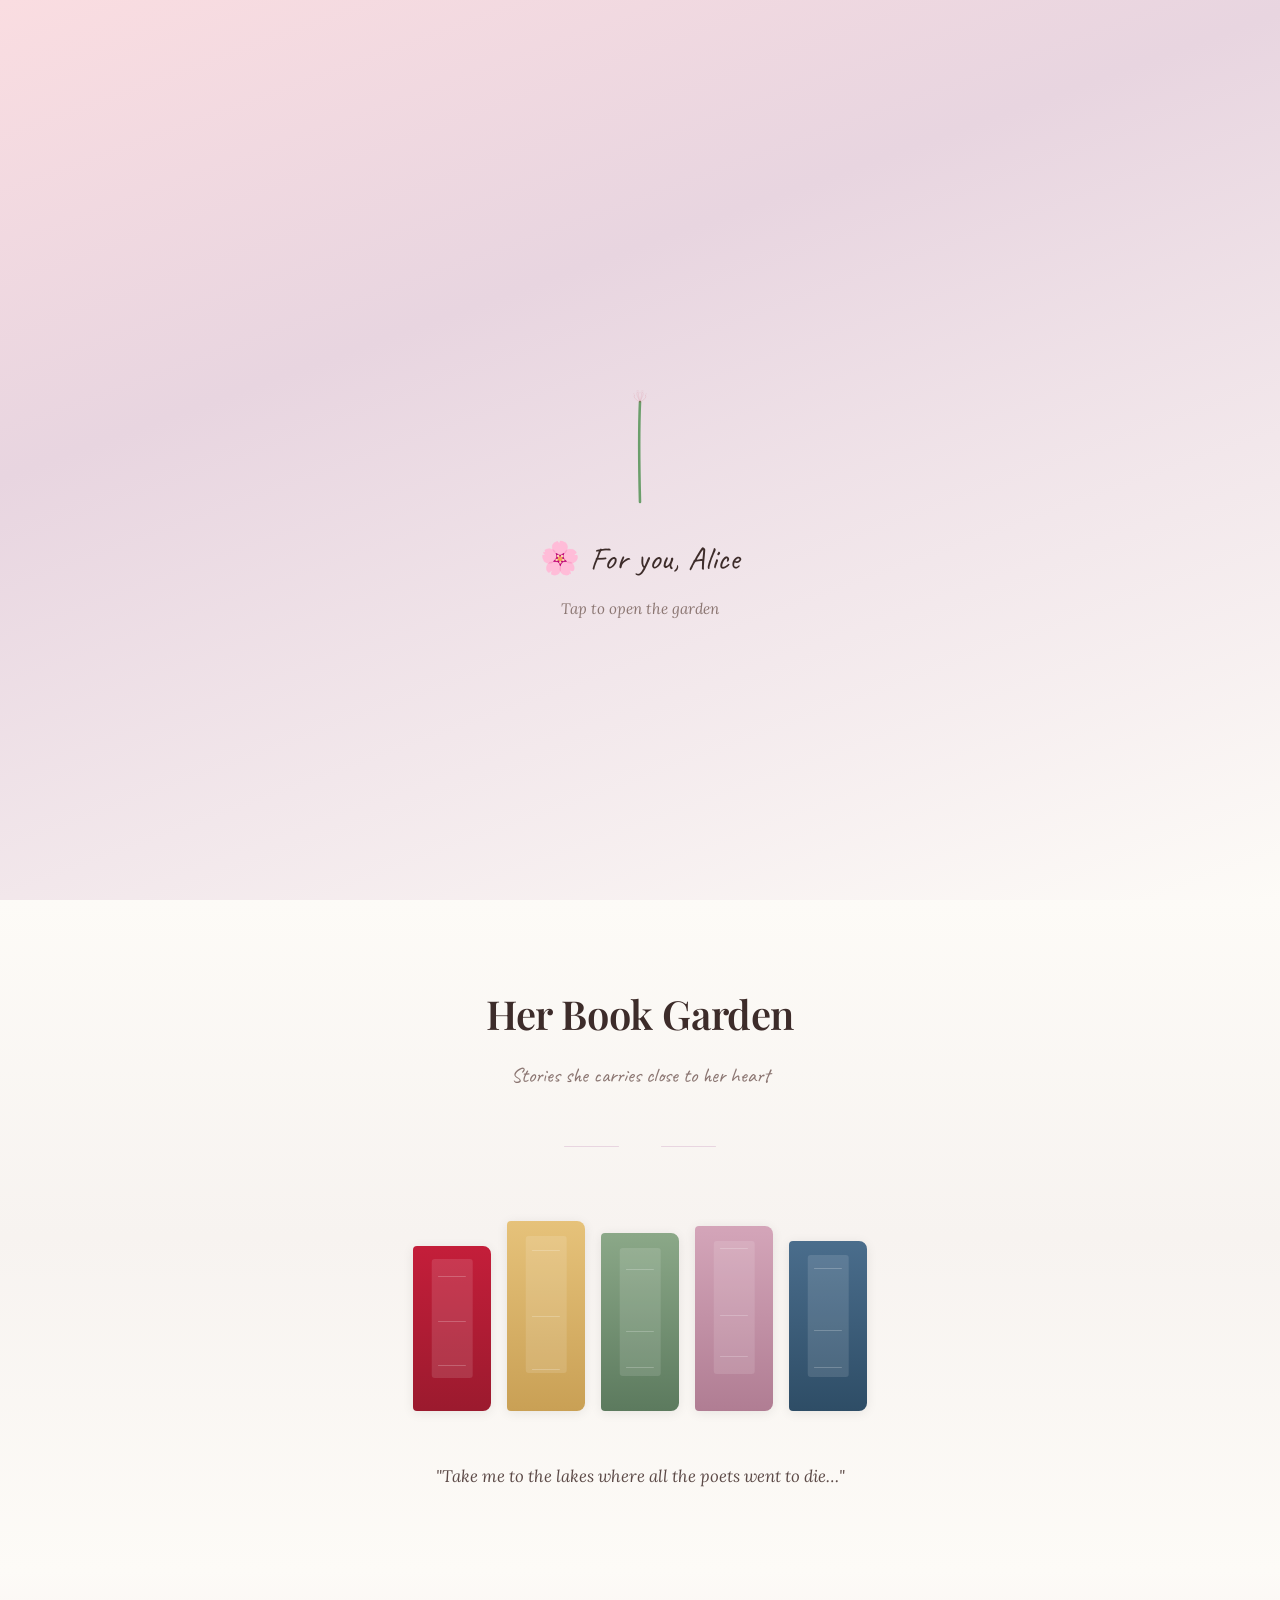
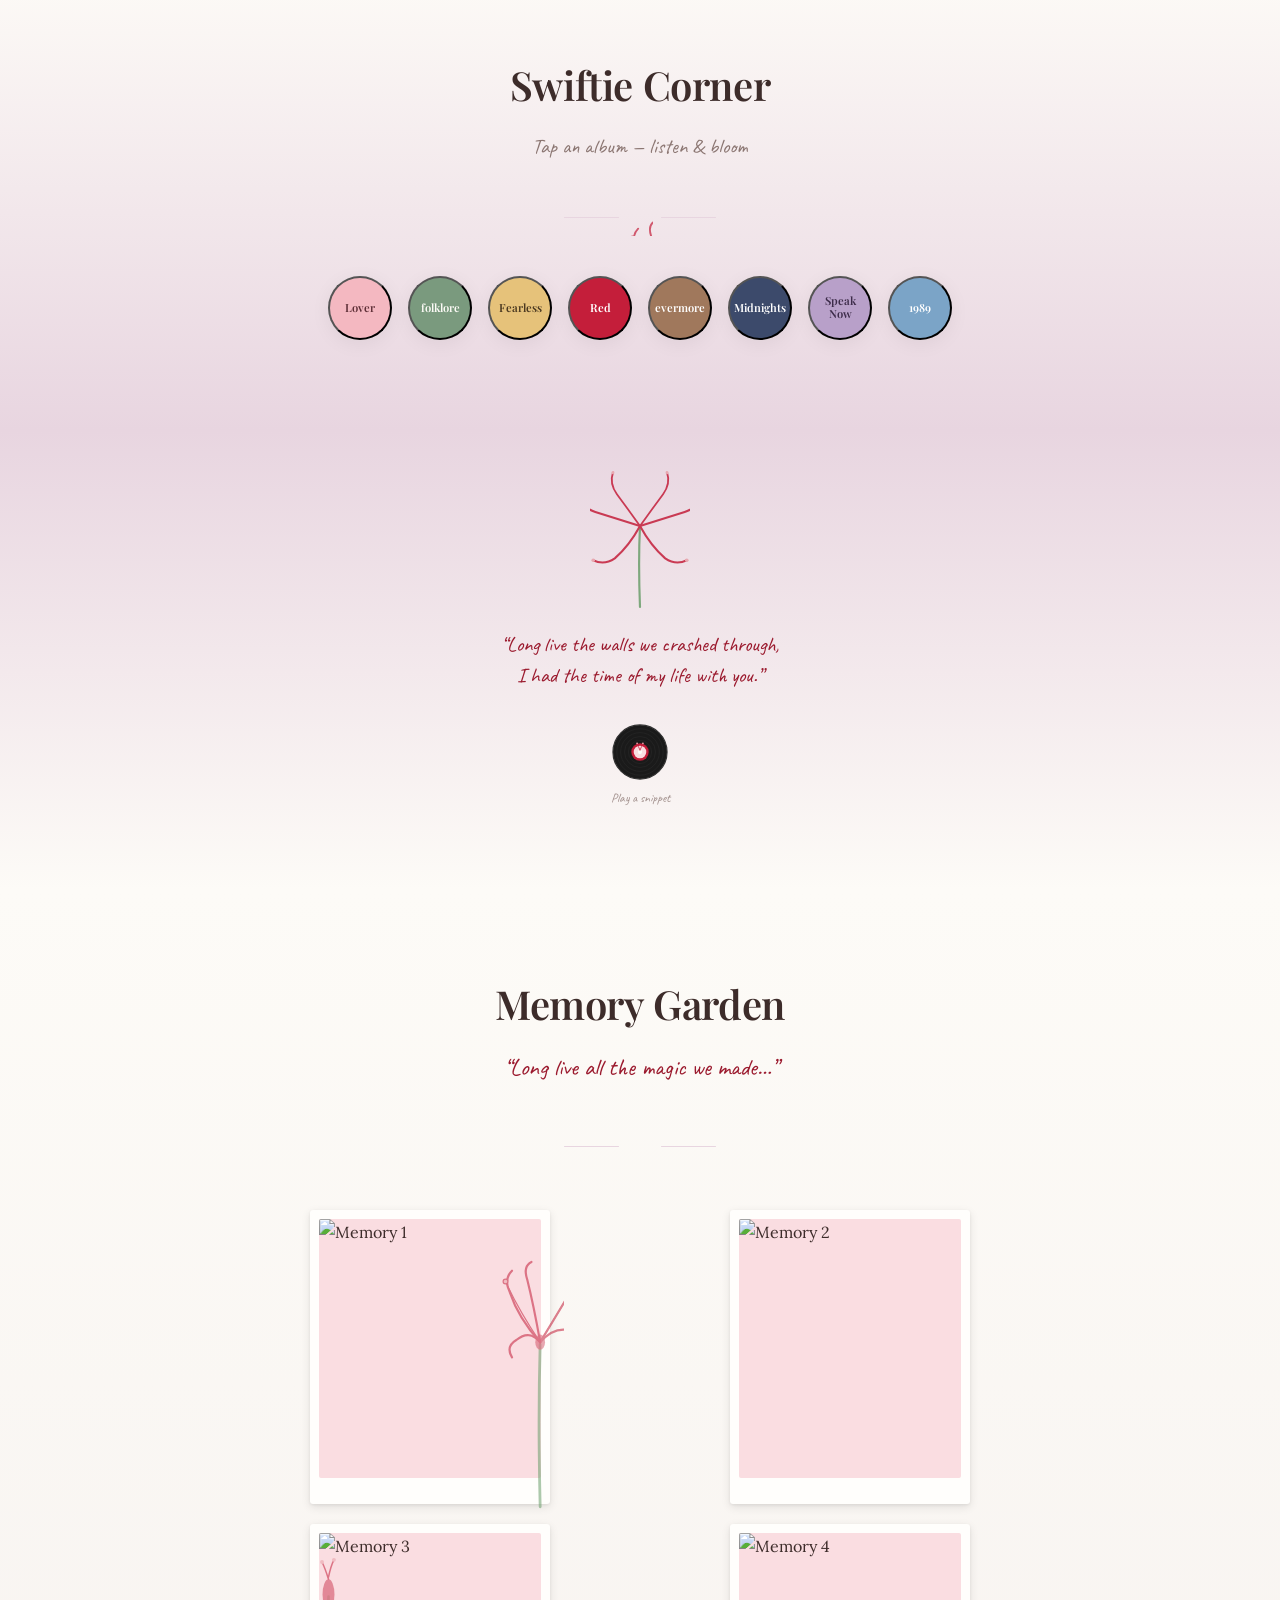
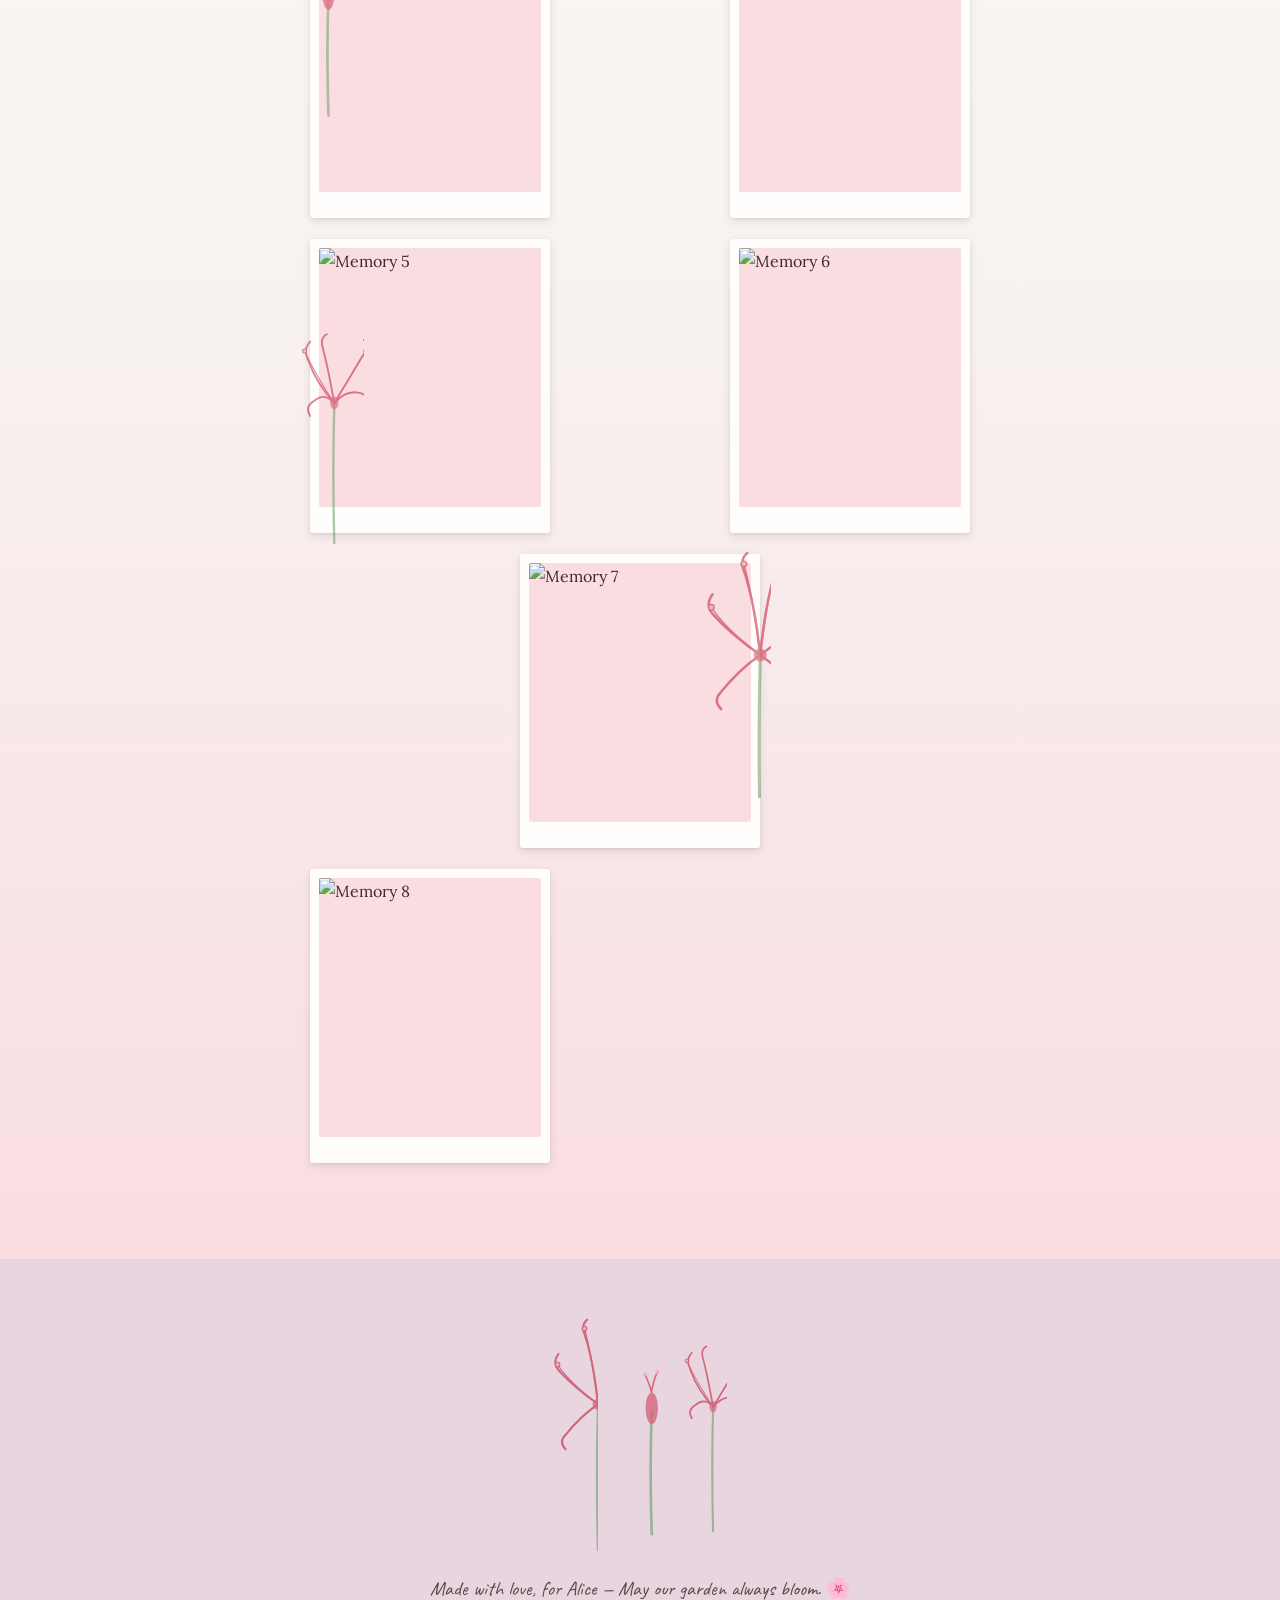
==== index.html @ 01e0b8af "checkpoint" ====
<!DOCTYPE html>
<html lang="en">
<head>
    <meta charset="UTF-8">
    <meta name="viewport" content="width=device-width, initial-scale=1.0">
    <title>Dear Reader's Garden</title>

    <!-- Google Fonts -->
    <link rel="preconnect" href="https://fonts.googleapis.com">
    <link rel="preconnect" href="https://fonts.gstatic.com" crossorigin>
    <link
        href="https://fonts.googleapis.com/css2?family=Caveat:wght@400;600;700&family=Lora:ital,wght@0,400;0,500;0,600;1,400;1,500&family=Playfair+Display:ital,wght@0,400;0,500;0,600;0,700;1,400;1,500;1,600&display=swap"
        rel="stylesheet"
    >

    <!-- Stylesheet -->
    <link rel="stylesheet" href="styles.css">
</head>
<body>

    <!-- ==================== HIDDEN SVG DEFS ==================== -->
    <svg class="svg-defs" xmlns="http://www.w3.org/2000/svg" aria-hidden="true">
        <defs>
            <!-- Full spider lily -->
            <g id="spider-lily-full">
                <path d="M50 270 Q48 190 50 110" stroke="#6B9E6B" stroke-width="2.8" fill="none" stroke-linecap="round"/>
                <circle cx="50" cy="108" r="6" fill="#C41E3A" opacity="0.75"/>
                <g stroke="#C41E3A" stroke-width="2.3" fill="none" stroke-linecap="round">
                    <path d="M50 108 Q45 60 35 30 Q31 20 38 14"/>
                    <path d="M50 108 Q55 58 65 28 Q69 18 62 12"/>
                    <path d="M50 108 Q22 88 6 70 Q-1 62 6 52"/>
                    <path d="M50 108 Q78 88 94 70 Q101 62 94 52"/>
                    <path d="M50 108 Q30 122 14 142 Q6 150 14 158"/>
                    <path d="M50 108 Q70 122 86 142 Q94 150 86 158"/>
                </g>
                <g stroke="#C41E3A" stroke-width="1.3" fill="none" stroke-linecap="round">
                    <path d="M50 108 Q42 48 35 24"/>
                    <circle cx="35" cy="24" r="2.6" fill="#E8A0A8"/>
                    <path d="M50 108 Q58 48 65 24"/>
                    <circle cx="65" cy="24" r="2.6" fill="#E8A0A8"/>
                    <path d="M50 108 Q18 84 5 64"/>
                    <circle cx="5" cy="64" r="2.6" fill="#E8A0A8"/>
                    <path d="M50 108 Q82 84 95 64"/>
                    <circle cx="95" cy="64" r="2.6" fill="#E8A0A8"/>
                </g>
            </g>
            <!-- Bud -->
            <g id="spider-lily-bud">
                <path d="M30 190 Q28 130 30 80" stroke="#6B9E6B" stroke-width="2.4" fill="none" stroke-linecap="round"/>
                <ellipse cx="30" cy="78" rx="5.5" ry="14" fill="#C41E3A" opacity="0.8"/>
                <path d="M30 62 Q32 52 35 46" stroke="#C41E3A" stroke-width="1.4" fill="none" stroke-linecap="round"/>
                <path d="M30 64 Q27 54 24 48" stroke="#C41E3A" stroke-width="1.4" fill="none" stroke-linecap="round"/>
                <circle cx="35" cy="46" r="1.8" fill="#E8A0A8"/>
                <circle cx="24" cy="48" r="1.8" fill="#E8A0A8"/>
            </g>
            <!-- Side view -->
            <g id="spider-lily-side">
                <path d="M38 250 Q36 170 38 100" stroke="#6B9E6B" stroke-width="2.6" fill="none" stroke-linecap="round"/>
                <ellipse cx="38" cy="98" rx="4.5" ry="7" fill="#C41E3A" opacity="0.7"/>
                <g stroke="#C41E3A" stroke-width="2" fill="none" stroke-linecap="round">
                    <path d="M38 98 Q18 76 10 52 Q4 40 12 32"/>
                    <path d="M38 98 Q54 72 68 48 Q76 38 70 30"/>
                    <path d="M38 98 Q32 64 26 40 Q22 28 30 24"/>
                    <path d="M38 98 Q28 86 16 96 Q6 102 12 112"/>
                    <path d="M38 98 Q52 82 68 88 Q78 92 74 104"/>
                </g>
                <g stroke="#C41E3A" stroke-width="1.1" fill="none" stroke-linecap="round">
                    <path d="M38 98 Q18 68 6 42"/>
                    <circle cx="6" cy="42" r="2.2" fill="#E8A0A8"/>
                    <path d="M38 98 Q56 68 72 42"/>
                    <circle cx="72" cy="42" r="2.2" fill="#E8A0A8"/>
                </g>
            </g>
            <!-- Single petal for falling -->
            <g id="spider-lily-petal">
                <path d="M14 0 Q18 -12 14 -26 Q10 -36 14 -42 Q18 -36 14 -26 Q10 -12 14 0Z" fill="#C41E3A" opacity="0.85" stroke="#9B1A2E" stroke-width="0.7"/>
                <path d="M14 -42 Q12 -52 13 -56" stroke="#C41E3A" stroke-width="0.9" fill="none" stroke-linecap="round"/>
                <circle cx="13" cy="-56" r="1.4" fill="#E8A0A8"/>
            </g>
            <!-- Sparkle -->
            <g id="sparkle">
                <path d="M10 0 Q11 8 18 10 Q11 12 10 20 Q9 12 2 10 Q9 8 10 0Z" fill="#E6C27A" opacity="0.8"/>
            </g>
        </defs>
    </svg>

    <!-- ==================== GARDEN GATE OVERLAY ==================== -->
    <div class="gate-overlay" id="gateOverlay" aria-label="Garden gate - tap to open">
        <div class="gate-overlay__content">
            <div class="gate-overlay__lily">
                <svg viewBox="0 0 200 300" xmlns="http://www.w3.org/2000/svg" class="gate-lily-svg">
                    <path d="M100 280 Q98 200 100 155" stroke="#6B9E6B" stroke-width="3.2" fill="none" stroke-linecap="round"/>
                    <g class="gate-petal" style="--petal-rotate:-55deg;">
                        <path d="M100 155 Q85 118 70 85 Q62 68 72 55" stroke="#C41E3A" stroke-width="2.6" fill="none" stroke-linecap="round"/>
                        <path d="M72 55 Q68 42 70 35" stroke="#C41E3A" stroke-width="1.1" fill="none" stroke-linecap="round"/>
                        <circle cx="70" cy="35" r="2.4" fill="#E8A0A8"/>
                    </g>
                    <g class="gate-petal" style="--petal-rotate:55deg;">
                        <path d="M100 155 Q115 118 130 85 Q138 68 128 55" stroke="#C41E3A" stroke-width="2.6" fill="none" stroke-linecap="round"/>
                        <path d="M128 55 Q132 42 130 35" stroke="#C41E3A" stroke-width="1.1" fill="none" stroke-linecap="round"/>
                        <circle cx="130" cy="35" r="2.4" fill="#E8A0A8"/>
                    </g>
                    <g class="gate-petal" style="--petal-rotate:-105deg;">
                        <path d="M100 155 Q68 140 45 115 Q35 100 42 85" stroke="#C41E3A" stroke-width="2.6" fill="none" stroke-linecap="round"/>
                        <path d="M42 85 Q38 72 35 66" stroke="#C41E3A" stroke-width="1.1" fill="none" stroke-linecap="round"/>
                        <circle cx="35" cy="66" r="2.4" fill="#E8A0A8"/>
                    </g>
                    <g class="gate-petal" style="--petal-rotate:105deg;">
                        <path d="M100 155 Q132 140 155 115 Q165 100 158 85" stroke="#C41E3A" stroke-width="2.6" fill="none" stroke-linecap="round"/>
                        <path d="M158 85 Q162 72 165 66" stroke="#C41E3A" stroke-width="1.1" fill="none" stroke-linecap="round"/>
                        <circle cx="165" cy="66" r="2.4" fill="#E8A0A8"/>
                    </g>
                    <g class="gate-petal" style="--petal-rotate:-25deg;">
                        <path d="M100 155 Q92 120 85 90 Q80 72 88 58" stroke="#C41E3A" stroke-width="2.3" fill="none" stroke-linecap="round"/>
                        <path d="M88 58 Q86 46 84 38" stroke="#C41E3A" stroke-width="0.9" fill="none" stroke-linecap="round"/>
                        <circle cx="84" cy="38" r="1.9" fill="#E8A0A8"/>
                    </g>
                    <g class="gate-petal" style="--petal-rotate:25deg;">
                        <path d="M100 155 Q108 120 115 90 Q120 72 112 58" stroke="#C41E3A" stroke-width="2.3" fill="none" stroke-linecap="round"/>
                        <path d="M112 58 Q114 46 116 38" stroke="#C41E3A" stroke-width="0.9" fill="none" stroke-linecap="round"/>
                        <circle cx="116" cy="38" r="1.9" fill="#E8A0A8"/>
                    </g>
                </svg>
            </div>
            <p class="gate-overlay__text" id="gateText">🌸 For you, Alice</p>
            <p class="gate-overlay__hint">Tap to open the garden</p>
        </div>
    </div>

    <!-- ==================== HERO SECTION ==================== -->
    <section class="hero" id="hero">
        <div class="hero__petal-container" id="petalContainer" aria-hidden="true"></div>

        <div class="sparkle" style="top:10%;left:7%;animation-delay:0s;"><svg width="16" height="16"><use href="#sparkle"/></svg></div>
        <div class="sparkle" style="top:16%;right:9%;animation-delay:1.1s;"><svg width="13" height="13"><use href="#sparkle"/></svg></div>
        <div class="sparkle" style="top:52%;left:12%;animation-delay:1.9s;"><svg width="15" height="15"><use href="#sparkle"/></svg></div>
        <div class="sparkle" style="top:58%;right:10%;animation-delay:0.6s;"><svg width="11" height="11"><use href="#sparkle"/></svg></div>
        <div class="sparkle" style="top:35%;left:4%;animation-delay:2.4s;"><svg width="12" height="12"><use href="#sparkle"/></svg></div>

        <div class="hero__lily hero__lily--left" id="heroLilyLeft" aria-hidden="true">
            <svg viewBox="0 0 120 260" xmlns="http://www.w3.org/2000/svg" style="width:100%;height:100%;">
                <path d="M60 250 Q58 180 60 130" stroke="#6B9E6B" stroke-width="2.5" fill="none" stroke-linecap="round"/>
                <g class="hero-lily-petal" style="--hl-origin-x:60px;--hl-origin-y:130px;--hl-rotate:-50deg;">
                    <path d="M60 130 Q48 100 36 74 Q30 58 40 46" stroke="#C41E3A" stroke-width="2.4" fill="none" stroke-linecap="round"/>
                    <path d="M40 46 Q36 34 38 28" stroke="#C41E3A" stroke-width="1" fill="none" stroke-linecap="round"/>
                    <circle cx="38" cy="28" r="2.2" fill="#E8A0A8"/>
                </g>
                <g class="hero-lily-petal" style="--hl-origin-x:60px;--hl-origin-y:130px;--hl-rotate:50deg;">
                    <path d="M60 130 Q72 100 84 74 Q90 58 80 46" stroke="#C41E3A" stroke-width="2.4" fill="none" stroke-linecap="round"/>
                    <path d="M80 46 Q84 34 82 28" stroke="#C41E3A" stroke-width="1" fill="none" stroke-linecap="round"/>
                    <circle cx="82" cy="28" r="2.2" fill="#E8A0A8"/>
                </g>
                <g class="hero-lily-petal" style="--hl-origin-x:60px;--hl-origin-y:130px;--hl-rotate:-95deg;">
                    <path d="M60 130 Q38 118 22 98 Q14 84 20 70" stroke="#C41E3A" stroke-width="2.4" fill="none" stroke-linecap="round"/>
                    <path d="M20 70 Q16 58 14 52" stroke="#C41E3A" stroke-width="1" fill="none" stroke-linecap="round"/>
                    <circle cx="14" cy="52" r="2.2" fill="#E8A0A8"/>
                </g>
                <g class="hero-lily-petal" style="--hl-origin-x:60px;--hl-origin-y:130px;--hl-rotate:95deg;">
                    <path d="M60 130 Q82 118 98 98 Q106 84 100 70" stroke="#C41E3A" stroke-width="2.4" fill="none" stroke-linecap="round"/>
                    <path d="M100 70 Q104 58 106 52" stroke="#C41E3A" stroke-width="1" fill="none" stroke-linecap="round"/>
                    <circle cx="106" cy="52" r="2.2" fill="#E8A0A8"/>
                </g>
                <g class="hero-lily-petal" style="--hl-origin-x:60px;--hl-origin-y:130px;--hl-rotate:-22deg;">
                    <path d="M60 130 Q54 104 48 80 Q44 64 52 52" stroke="#C41E3A" stroke-width="2.1" fill="none" stroke-linecap="round"/>
                    <circle cx="52" cy="52" r="1.8" fill="#E8A0A8"/>
                </g>
                <g class="hero-lily-petal" style="--hl-origin-x:60px;--hl-origin-y:130px;--hl-rotate:22deg;">
                    <path d="M60 130 Q66 104 72 80 Q76 64 68 52" stroke="#C41E3A" stroke-width="2.1" fill="none" stroke-linecap="round"/>
                    <circle cx="68" cy="52" r="1.8" fill="#E8A0A8"/>
                </g>
            </svg>
        </div>
        <div class="hero__lily hero__lily--right" id="heroLilyRight" aria-hidden="true">
            <svg viewBox="0 0 100 220" xmlns="http://www.w3.org/2000/svg" style="width:100%;height:100%;">
                <path d="M50 210 Q48 150 50 110" stroke="#6B9E6B" stroke-width="2.3" fill="none" stroke-linecap="round"/>
                <g class="hero-lily-petal" style="--hl-origin-x:50px;--hl-origin-y:110px;--hl-rotate:-45deg;">
                    <path d="M50 110 Q40 84 30 60 Q24 46 34 36" stroke="#C41E3A" stroke-width="2.2" fill="none" stroke-linecap="round"/>
                    <circle cx="34" cy="36" r="2" fill="#E8A0A8"/>
                </g>
                <g class="hero-lily-petal" style="--hl-origin-x:50px;--hl-origin-y:110px;--hl-rotate:45deg;">
                    <path d="M50 110 Q60 84 70 60 Q76 46 66 36" stroke="#C41E3A" stroke-width="2.2" fill="none" stroke-linecap="round"/>
                    <circle cx="66" cy="36" r="2" fill="#E8A0A8"/>
                </g>
                <g class="hero-lily-petal" style="--hl-origin-x:50px;--hl-origin-y:110px;--hl-rotate:-85deg;">
                    <path d="M50 110 Q30 98 16 82 Q8 70 14 58" stroke="#C41E3A" stroke-width="2.2" fill="none" stroke-linecap="round"/>
                    <circle cx="14" cy="58" r="2" fill="#E8A0A8"/>
                </g>
                <g class="hero-lily-petal" style="--hl-origin-x:50px;--hl-origin-y:110px;--hl-rotate:85deg;">
                    <path d="M50 110 Q70 98 84 82 Q92 70 86 58" stroke="#C41E3A" stroke-width="2.2" fill="none" stroke-linecap="round"/>
                    <circle cx="86" cy="58" r="2" fill="#E8A0A8"/>
                </g>
                <g class="hero-lily-petal" style="--hl-origin-x:50px;--hl-origin-y:110px;--hl-rotate:-18deg;">
                    <path d="M50 110 Q45 88 40 68 Q36 54 44 44" stroke="#C41E3A" stroke-width="2" fill="none" stroke-linecap="round"/>
                    <circle cx="44" cy="44" r="1.7" fill="#E8A0A8"/>
                </g>
                <g class="hero-lily-petal" style="--hl-origin-x:50px;--hl-origin-y:110px;--hl-rotate:18deg;">
                    <path d="M50 110 Q55 88 60 68 Q64 54 56 44" stroke="#C41E3A" stroke-width="2" fill="none" stroke-linecap="round"/>
                    <circle cx="56" cy="44" r="1.7" fill="#E8A0A8"/>
                </g>
            </svg>
        </div>

        <div class="hero__content">
            <p class="hero__subtitle">🌸 Made with love, for</p>
            <h1 class="hero__title" id="friendName">Alice</h1>
            <p class="hero__message">
                The rest of the page is <em>her</em> world.<br>
                A garden of petals, pages, and songs that feel like home.
            </p>
            <p class="hero__birthday" id="heroBirthday">Happy Birthday, Alice! May your garden always bloom. 🌸</p>
        </div>
        <div class="hero__scroll-hint" onclick="document.getElementById('book-garden').scrollIntoView({behavior:'smooth'})" title="Scroll down">
            <svg viewBox="0 0 24 24"><polyline points="6 9 12 15 18 9"/></svg>
        </div>
    </section>

    <!-- ==================== HER BOOK GARDEN ==================== -->
    <section class="section book-garden reveal" id="book-garden">
        <div class="section__inner">
            <h2 class="section__heading">Her Book Garden</h2>
            <p class="section__subheading">Stories she carries close to her heart</p>
            <div class="section__divider">
                <span class="section__divider-line"></span>
                <svg viewBox="0 0 28 40"><use href="#spider-lily-bud"/></svg>
                <span class="section__divider-line"></span>
            </div>

            <div class="book-garden__shelf">
                <div class="book book--1" data-message="You are the kind of friend who makes ordinary days feel like poetry.">
                    <div class="book__spine-detail"></div>
                    <div class="book__spine-line" style="top:18%;"></div>
                    <div class="book__spine-line" style="top:45%;"></div>
                    <div class="book__spine-line" style="top:72%;"></div>
                    <div class="book__vine">
                        <svg viewBox="0 0 120 230">
                            <path class="vine-stem" d="M30 210 Q50 180 70 150 T90 100 T70 40 Q60 20 50 30 Q40 40 55 70 T45 120 Q35 140 25 120"/>
                            <ellipse class="vine-leaf" cx="70" cy="90" rx="7.5" ry="3.5" transform="rotate(-20,70,90)"/>
                            <ellipse class="vine-leaf" cx="55" cy="60" rx="6.5" ry="3" transform="rotate(30,55,60)"/>
                            <circle class="vine-bud" cx="45" cy="120" r="3.5"/>
                        </svg>
                    </div>
                </div>
                <div class="book book--2" data-message="Every page you turn, you leave a little more magic in the world.">
                    <div class="book__spine-detail"></div>
                    <div class="book__spine-line" style="top:15%;"></div>
                    <div class="book__spine-line" style="top:50%;"></div>
                    <div class="book__spine-line" style="top:78%;"></div>
                    <div class="book__vine">
                        <svg viewBox="0 0 120 240">
                            <path class="vine-stem" d="M70 230 Q50 190 30 160 T30 100 Q30 60 50 30 Q60 10 70 25 Q80 40 65 80 T75 140 Q85 170 70 190"/>
                            <ellipse class="vine-leaf" cx="40" cy="140" rx="8" ry="4" transform="rotate(15,40,140)"/>
                            <ellipse class="vine-leaf" cx="60" cy="80" rx="6.5" ry="3" transform="rotate(-25,60,80)"/>
                            <circle class="vine-bud" cx="75" cy="110" r="4"/>
                        </svg>
                    </div>
                </div>
                <div class="book book--3" data-message="In the garden of friendship, you are the rarest bloom.">
                    <div class="book__spine-detail"></div>
                    <div class="book__spine-line" style="top:20%;"></div>
                    <div class="book__spine-line" style="top:55%;"></div>
                    <div class="book__spine-line" style="top:75%;"></div>
                    <div class="book__vine">
                        <svg viewBox="0 0 120 225">
                            <path class="vine-stem" d="M20 200 Q50 170 80 140 T90 80 T60 30 Q50 15 45 30 Q40 45 55 70 T50 130 Q40 160 25 140"/>
                            <ellipse class="vine-leaf" cx="80" cy="100" rx="7.5" ry="3.5" transform="rotate(-10,80,100)"/>
                            <ellipse class="vine-leaf" cx="60" cy="55" rx="6.5" ry="3" transform="rotate(20,60,55)"/>
                            <circle class="vine-bud" cx="45" cy="140" r="3.5"/>
                        </svg>
                    </div>
                </div>
                <div class="book book--4" data-message="Some friendships are written in the stars. Ours is in petals and lyrics.">
                    <div class="book__spine-detail"></div>
                    <div class="book__spine-line" style="top:12%;"></div>
                    <div class="book__spine-line" style="top:48%;"></div>
                    <div class="book__spine-line" style="top:70%;"></div>
                    <div class="book__vine">
                        <svg viewBox="0 0 120 235">
                            <path class="vine-stem" d="M85 230 Q60 190 40 150 T30 80 Q30 40 50 15 Q60 5 65 20 Q70 35 55 65 T60 120 Q70 150 80 130"/>
                            <ellipse class="vine-leaf" cx="45" cy="100" rx="7.5" ry="3.5" transform="rotate(-30,45,100)"/>
                            <ellipse class="vine-leaf" cx="58" cy="55" rx="5.5" ry="2.5" transform="rotate(15,58,55)"/>
                            <circle class="vine-bud" cx="75" cy="130" r="4"/>
                        </svg>
                    </div>
                </div>
                <div class="book book--5" data-message="You taught me that 'long live' isn't just a song — it's a promise.">
                    <div class="book__spine-detail"></div>
                    <div class="book__spine-line" style="top:16%;"></div>
                    <div class="book__spine-line" style="top:52%;"></div>
                    <div class="book__spine-line" style="top:74%;"></div>
                    <div class="book__vine">
                        <svg viewBox="0 0 120 230">
                            <path class="vine-stem" d="M40 220 Q60 180 80 140 T70 70 Q60 40 50 20 Q40 5 35 25 Q30 45 50 80 T35 140 Q25 170 15 150"/>
                            <ellipse class="vine-leaf" cx="70" cy="90" rx="8" ry="4" transform="rotate(25,70,90)"/>
                            <ellipse class="vine-leaf" cx="48" cy="55" rx="6.5" ry="3" transform="rotate(-15,48,55)"/>
                            <circle class="vine-bud" cx="30" cy="130" r="3.5"/>
                        </svg>
                    </div>
                </div>
            </div>

            <p class="book-garden__lyric reveal" id="bookLyric">
                "Take me to the lakes where all the poets went to die…"
            </p>
        </div>
    </section>

    <!-- Note card overlay -->
    <div class="note-card__overlay" id="noteOverlay"></div>
    <div class="note-card" id="noteCard">
        <button class="note-card__close" id="noteClose" aria-label="Close note">&times;</button>
        <p id="noteText"></p>
    </div>

    <!-- ==================== SWIFTIE CORNER ==================== -->
    <section class="section swiftie-corner reveal" id="swiftie-corner">
        <div class="section__inner">
            <h2 class="section__heading">Swiftie Corner</h2>
            <p class="section__subheading">Tap an album — listen &amp; bloom</p>
            <div class="section__divider">
                <span class="section__divider-line"></span>
                <svg viewBox="0 0 28 40"><use href="#spider-lily-side"/></svg>
                <span class="section__divider-line"></span>
            </div>

            <div class="era-badges" id="eraBadges">
                <button class="era-badge era-badge--lover" data-lyric="&ldquo;You're my, my, my… Lover&rdquo;" data-audio="lover">Lover</button>
                <button class="era-badge era-badge--folklore" data-lyric="&ldquo;I'm doing good, I'm on some new shit&rdquo;" data-audio="folklore">folklore</button>
                <button class="era-badge era-badge--fearless" data-lyric="&ldquo;With you I'd dance in a storm in my best dress&rdquo;" data-audio="fearless">Fearless</button>
                <button class="era-badge era-badge--red" data-lyric="&ldquo;Loving him was red&rdquo;" data-audio="red">Red</button>
                <button class="era-badge era-badge--evermore" data-lyric="&ldquo;This pain wouldn't be for evermore&rdquo;" data-audio="evermore">evermore</button>
                <button class="era-badge era-badge--midnights" data-lyric="&ldquo;Meet me at midnight&rdquo;" data-audio="midnights">Midnights</button>
                <button class="era-badge era-badge--speaknow" data-lyric="&ldquo;Long live the walls we crashed through&rdquo;" data-audio="speaknow">Speak Now</button>
                <button class="era-badge era-badge--nineteen89" data-lyric="&ldquo;Wildest dreams&rdquo;" data-audio="1989">1989</button>
            </div>

            <div class="swiftie-lyric-display" id="swiftieLyricDisplay"></div>

            <div class="swiftie-bloom-lily" id="swiftieBloomLily" aria-hidden="true">
                <svg viewBox="0 0 100 200" xmlns="http://www.w3.org/2000/svg" style="width:100%;height:100%;">
                    <path d="M50 190 Q48 140 50 100" stroke="#6B9E6B" stroke-width="2.4" fill="none" stroke-linecap="round"/>
                    <g class="swiftie-bloom-petal" style="--sb-rotate:-50deg;">
                        <path d="M50 100 Q40 76 30 52 Q24 38 34 28" stroke="#C41E3A" stroke-width="2.3" fill="none" stroke-linecap="round"/>
                        <circle cx="34" cy="28" r="2" fill="#E8A0A8"/>
                    </g>
                    <g class="swiftie-bloom-petal" style="--sb-rotate:50deg;">
                        <path d="M50 100 Q60 76 70 52 Q76 38 66 28" stroke="#C41E3A" stroke-width="2.3" fill="none" stroke-linecap="round"/>
                        <circle cx="66" cy="28" r="2" fill="#E8A0A8"/>
                    </g>
                    <g class="swiftie-bloom-petal" style="--sb-rotate:-90deg;">
                        <path d="M50 100 Q28 88 14 72 Q6 60 12 48" stroke="#C41E3A" stroke-width="2.3" fill="none" stroke-linecap="round"/>
                        <circle cx="12" cy="48" r="2" fill="#E8A0A8"/>
                    </g>
                    <g class="swiftie-bloom-petal" style="--sb-rotate:90deg;">
                        <path d="M50 100 Q72 88 86 72 Q94 60 88 48" stroke="#C41E3A" stroke-width="2.3" fill="none" stroke-linecap="round"/>
                        <circle cx="88" cy="48" r="2" fill="#E8A0A8"/>
                    </g>
                    <g class="swiftie-bloom-petal" style="--sb-rotate:-20deg;">
                        <path d="M50 100 Q44 78 38 58 Q34 44 42 34" stroke="#C41E3A" stroke-width="2" fill="none" stroke-linecap="round"/>
                        <circle cx="42" cy="34" r="1.7" fill="#E8A0A8"/>
                    </g>
                    <g class="swiftie-bloom-petal" style="--sb-rotate:20deg;">
                        <path d="M50 100 Q56 78 62 58 Q66 44 58 34" stroke="#C41E3A" stroke-width="2" fill="none" stroke-linecap="round"/>
                        <circle cx="58" cy="34" r="1.7" fill="#E8A0A8"/>
                    </g>
                </svg>
            </div>
            <p class="swiftie-hidden-message" id="swiftieHiddenMessage">
                &ldquo;Long live the walls we crashed through,<br>I had the time of my life with you.&rdquo;
            </p>

            <button class="vinyl-play-btn" id="vinylPlayBtn" aria-label="Play music snippet" title="Play a snippet">
                <svg viewBox="0 0 60 60" class="vinyl-record-svg" xmlns="http://www.w3.org/2000/svg">
                    <circle cx="30" cy="30" r="28" fill="#1a1a1a" stroke="#333" stroke-width="1.2"/>
                    <circle cx="30" cy="30" r="24" fill="none" stroke="#2a2a2a" stroke-width="0.6"/>
                    <circle cx="30" cy="30" r="20" fill="none" stroke="#2a2a2a" stroke-width="0.6"/>
                    <circle cx="30" cy="30" r="16" fill="none" stroke="#2a2a2a" stroke-width="0.6"/>
                    <circle cx="30" cy="30" r="12" fill="none" stroke="#2a2a2a" stroke-width="0.6"/>
                    <circle cx="30" cy="30" r="9" fill="#C41E3A"/>
                    <circle cx="30" cy="30" r="6.5" fill="#FADDE1"/>
                    <circle cx="30" cy="30" r="2.2" fill="#FDFBF7"/>
                    <path d="M30 28 Q28 24 27 21" stroke="#C41E3A" stroke-width="0.8" fill="none" stroke-linecap="round"/>
                    <path d="M30 28 Q32 24 33 21" stroke="#C41E3A" stroke-width="0.8" fill="none" stroke-linecap="round"/>
                    <circle cx="27" cy="21" r="0.9" fill="#E8A0A8"/>
                    <circle cx="33" cy="21" r="0.9" fill="#E8A0A8"/>
                </svg>
            </button>
            <p class="vinyl-play-label" id="vinylPlayLabel">Play a snippet</p>
        </div>
    </section>

    <!-- ==================== MEMORY GARDEN ==================== -->
    <section class="section memory-garden reveal" id="memory-garden">
        <div class="section__inner">
            <h2 class="section__heading">Memory Garden</h2>
            <p class="memory-garden__caption">&ldquo;Long live all the magic we made…&rdquo;</p>
            <div class="section__divider">
                <span class="section__divider-line"></span>
                <svg viewBox="0 0 28 50"><use href="#spider-lily-full"/></svg>
                <span class="section__divider-line"></span>
            </div>

            <div class="polaroid-masonry" id="polaroidMasonry">
                <div class="polaroid polaroid--1 reveal reveal-delay-1">
                    <div class="polaroid__lily" style="bottom:-14px;right:-14px;z-index:0;">
                        <svg viewBox="0 0 60 260"><use href="#spider-lily-side"/></svg>
                    </div>
                    <img src="https://placehold.co/300x350/FADDE1/C41E3A?text=Memory+1" alt="Memory 1" loading="lazy" data-real-src="assets/images/memory-01.jpg">
                </div>
                <div class="polaroid polaroid--2 reveal reveal-delay-2">
                    <img src="https://placehold.co/300x350/E8D5E0/9B1A2E?text=Memory+2" alt="Memory 2" loading="lazy" data-real-src="assets/images/memory-02.jpg">
                </div>
                <div class="polaroid polaroid--3 reveal reveal-delay-3">
                    <div class="polaroid__lily" style="top:-14px;left:-14px;z-index:0;">
                        <svg viewBox="0 0 60 200"><use href="#spider-lily-bud"/></svg>
                    </div>
                    <img src="https://placehold.co/300x350/D9E4DD/C41E3A?text=Memory+3" alt="Memory 3" loading="lazy" data-real-src="assets/images/memory-03.jpg">
                </div>
                <div class="polaroid polaroid--4 reveal reveal-delay-4">
                    <img src="https://placehold.co/300x350/FDFBF7/C41E3A?text=Memory+4" alt="Memory 4" loading="lazy" data-real-src="assets/images/memory-04.jpg">
                </div>
                <div class="polaroid polaroid--5 reveal reveal-delay-5">
                    <div class="polaroid__lily" style="bottom:-11px;left:-11px;z-index:0;">
                        <svg viewBox="0 0 70 250"><use href="#spider-lily-side"/></svg>
                    </div>
                    <img src="https://placehold.co/300x350/FADDE1/9B1A2E?text=Memory+5" alt="Memory 5" loading="lazy" data-real-src="assets/images/memory-05.jpg">
                </div>
                <div class="polaroid polaroid--6 reveal reveal-delay-6">
                    <img src="https://placehold.co/300x350/E8D5E0/C41E3A?text=Memory+6" alt="Memory 6" loading="lazy" data-real-src="assets/images/memory-06.jpg">
                </div>
                <div class="polaroid polaroid--7 reveal reveal-delay-7">
                    <div class="polaroid__lily" style="top:-16px;right:-11px;z-index:0;">
                        <svg viewBox="0 0 60 240"><use href="#spider-lily-full"/></svg>
                    </div>
                    <img src="https://placehold.co/300x350/D9E4DD/9B1A2E?text=Memory+7" alt="Memory 7" loading="lazy" data-real-src="assets/images/memory-07.jpg">
                </div>
                <div class="polaroid polaroid--8 reveal reveal-delay-8">
                    <img src="https://placehold.co/300x350/FDFBF7/C41E3A?text=Memory+8" alt="Memory 8" loading="lazy" data-real-src="assets/images/memory-08.jpg">
                </div>
            </div>
        </div>
    </section>

    <!-- ==================== FOOTER ==================== -->
    <footer class="footer">
        <div class="footer__lilies">
            <svg viewBox="0 0 50 280"><use href="#spider-lily-full"/></svg>
            <svg viewBox="0 0 40 200"><use href="#spider-lily-bud"/></svg>
            <svg viewBox="0 0 55 260"><use href="#spider-lily-side"/></svg>
        </div>
        <p>Made with love, for <span id="footerFriendName">Alice</span> — May our garden always bloom. 🌸</p>
    </footer>

    <!-- JavaScript -->
    <script src="script.js" defer></script>
</body>
</html>
---- styles.css ----
/* ==================== CUSTOM PROPERTIES ==================== */
:root {
    --blush: #FADDE1;
    --lavender: #E8D5E0;
    --sage: #D9E4DD;
    --ivory: #FDFBF7;
    --crimson: #C41E3A;
    --crimson-dark: #9B1A2E;
    --crimson-light: #E8A0A8;
    --gold: #E6C27A;
    --gold-dark: #C9A055;
    --stem-green: #6B9E6B;
    --stem-dark: #4A7C4A;
    --soft-shadow: 0 4px 20px rgba(0, 0, 0, 0.06);
    --paper-shadow: 0 2px 12px rgba(0, 0, 0, 0.08);
    --text-dark: #3D2C2A;
    --text-medium: #5C4A47;
    --text-light: #8B7672;
    --transition-soft: 0.35s cubic-bezier(0.4, 0, 0.2, 1);
    --transition-bounce: 0.5s cubic-bezier(0.34, 1.56, 0.64, 1);
    --transition-bloom: 1.6s cubic-bezier(0.25, 0.8, 0.25, 1.2);
}

/* ==================== RESET ==================== */
*,
*::before,
*::after {
    box-sizing: border-box;
    margin: 0;
    padding: 0;
}
html {
    scroll-behavior: smooth;
    font-size: 16px;
}
body {
    font-family: 'Lora', Georgia, serif;
    background-color: var(--ivory);
    color: var(--text-dark);
    line-height: 1.7;
    overflow-x: hidden;
    -webkit-font-smoothing: antialiased;
    position: relative;
}
h1,
h2,
h3,
h4 {
    font-family: 'Playfair Display', Georgia, serif;
    font-weight: 600;
    letter-spacing: -0.01em;
}

/* ==================== HIDDEN SVG DEFS CONTAINER ==================== */
.svg-defs {
    position: absolute;
    width: 0;
    height: 0;
    overflow: hidden;
    pointer-events: none;
}

/* ==================== GARDEN GATE OVERLAY ==================== */
.gate-overlay {
    position: fixed;
    inset: 0;
    z-index: 10000;
    background: linear-gradient(160deg, #FADDE1 0%, #E8D5E0 35%, #FDFBF7 100%);
    display: flex;
    align-items: center;
    justify-content: center;
    flex-direction: column;
    cursor: pointer;
    transition: opacity 0.7s ease-out, visibility 0.7s ease-out;
    visibility: visible;
    opacity: 1;
    user-select: none;
    -webkit-tap-highlight-color: transparent;
}
.gate-overlay.hidden {
    opacity: 0;
    visibility: hidden;
    pointer-events: none;
}
.gate-overlay__content {
    text-align: center;
    display: flex;
    flex-direction: column;
    align-items: center;
    gap: 0.6rem;
    transition: transform 0.8s cubic-bezier(0.34, 1.56, 0.64, 1);
}
.gate-overlay__lily {
    width: 160px;
    height: 240px;
    margin-bottom: 0.3rem;
}
.gate-lily-svg {
    width: 100%;
    height: 100%;
}

/* Gate petal groups — start closed, bloom on .bloom */
.gate-petal {
    transform-origin: 100px 155px;
    transform: rotate(0deg) scale(0.12);
    opacity: 0.35;
    transition: transform var(--transition-bloom), opacity 0.55s ease;
}
.gate-overlay.bloom .gate-petal {
    transform: rotate(var(--petal-rotate, 0deg)) scale(1);
    opacity: 1;
}

.gate-overlay__text {
    font-family: 'Caveat', cursive;
    font-size: 2rem;
    color: #3D2C2A;
    transition: opacity 0.5s ease;
    letter-spacing: 0.02em;
}
.gate-overlay__hint {
    font-family: 'Lora', serif;
    font-style: italic;
    color: #8B7672;
    font-size: 0.95rem;
    animation: pulseHint 2.2s ease-in-out infinite;
}
@keyframes pulseHint {
    0%,
    100% {
        opacity: 0.45;
    }
    50% {
        opacity: 1;
    }
}

/* ==================== HERO SECTION ==================== */
.hero {
    position: relative;
    min-height: 100vh;
    display: flex;
    flex-direction: column;
    align-items: center;
    justify-content: center;
    text-align: center;
    background: linear-gradient(180deg, var(--blush) 0%, var(--lavender) 40%, var(--ivory) 100%);
    overflow: hidden;
    padding: 2rem;
    z-index: 1;
}
.hero__petal-container {
    position: absolute;
    inset: 0;
    pointer-events: none;
    z-index: 2;
    overflow: hidden;
}

/* Falling petal element */
.falling-petal {
    position: absolute;
    top: -60px;
    animation: petalFall linear infinite;
    opacity: 0.7;
    will-change: transform;
    pointer-events: none;
}
.falling-petal svg {
    width: 26px;
    height: auto;
    display: block;
}
@keyframes petalFall {
    0% {
        transform: translateY(-60px) rotate(0deg) translateX(0px);
        opacity: 0.85;
    }
    25% {
        transform: translateY(22vh) rotate(90deg) translateX(35px);
        opacity: 0.75;
    }
    50% {
        transform: translateY(48vh) rotate(200deg) translateX(-25px);
        opacity: 0.6;
    }
    75% {
        transform: translateY(72vh) rotate(310deg) translateX(30px);
        opacity: 0.4;
    }
    100% {
        transform: translateY(105vh) rotate(400deg) translateX(-15px);
        opacity: 0;
    }
}
@keyframes petalFallAlt {
    0% {
        transform: translateY(-60px) rotate(0deg) translateX(0px);
        opacity: 0.8;
    }
    20% {
        transform: translateY(18vh) rotate(-80deg) translateX(-40px);
        opacity: 0.8;
    }
    40% {
        transform: translateY(40vh) rotate(-170deg) translateX(30px);
        opacity: 0.65;
    }
    60% {
        transform: translateY(60vh) rotate(-260deg) translateX(-35px);
        opacity: 0.5;
    }
    80% {
        transform: translateY(82vh) rotate(-340deg) translateX(20px);
        opacity: 0.25;
    }
    100% {
        transform: translateY(105vh) rotate(-420deg) translateX(-10px);
        opacity: 0;
    }
}

/* Hero lilies that bloom after gate opens */
.hero__lily {
    position: absolute;
    z-index: 3;
    pointer-events: none;
    opacity: 0.55;
    transition: opacity 0.8s ease;
}
.hero__lily--left {
    bottom: 8%;
    left: 6%;
    width: 90px;
    height: 200px;
}
.hero__lily--right {
    bottom: 10%;
    right: 5%;
    width: 80px;
    height: 180px;
}
.hero-lily-petal {
    transform-origin: var(--hl-origin-x, 50px) var(--hl-origin-y, 120px);
    transform: rotate(0deg) scale(0.1);
    opacity: 0.3;
    transition: transform var(--transition-bloom), opacity 0.55s ease;
}
.hero__lily.bloomed .hero-lily-petal {
    transform: rotate(var(--hl-rotate, 0deg)) scale(1);
    opacity: 1;
}

.hero__content {
    position: relative;
    z-index: 4;
    max-width: 700px;
}
.hero__subtitle {
    font-family: 'Caveat', cursive;
    font-size: 1.5rem;
    color: var(--crimson);
    margin-bottom: 0.4rem;
    opacity: 0;
    animation: fadeSlideUp 0.9s ease-out 0.15s forwards;
}
.hero__title {
    font-family: 'Playfair Display', Georgia, serif;
    font-size: clamp(2rem, 5vw, 3.4rem);
    font-weight: 700;
    color: var(--text-dark);
    margin-bottom: 0.8rem;
    background: linear-gradient(110deg,
            var(--text-dark) 0%,
            var(--crimson) 25%,
            var(--gold-dark) 40%,
            var(--text-dark) 55%,
            var(--crimson) 70%,
            var(--text-dark) 100%);
    background-size: 250% 100%;
    -webkit-background-clip: text;
    background-clip: text;
    -webkit-text-fill-color: transparent;
    animation: shimmer 3.5s ease-in-out infinite, fadeSlideUp 0.9s ease-out 0.3s forwards;
    opacity: 0;
}
@keyframes shimmer {
    0% {
        background-position: 250% center;
    }
    100% {
        background-position: -250% center;
    }
}
.hero__message {
    font-size: 1.1rem;
    color: var(--text-medium);
    max-width: 480px;
    margin: 0 auto;
    opacity: 0;
    animation: fadeSlideUp 0.9s ease-out 0.5s forwards;
    line-height: 1.8;
}
.hero__birthday {
    font-family: 'Caveat', cursive;
    font-size: 1.7rem;
    color: var(--crimson-dark);
    margin-top: 1.2rem;
    opacity: 0;
    transform: translateY(20px);
    transition: opacity 0.8s ease-out, transform 0.8s ease-out;
    letter-spacing: 0.03em;
}
.hero__birthday.revealed {
    opacity: 1;
    transform: translateY(0);
}
.hero__scroll-hint {
    position: absolute;
    bottom: 1.8rem;
    left: 50%;
    transform: translateX(-50%);
    z-index: 4;
    cursor: pointer;
    animation: gentleBob 2.5s ease-in-out infinite, fadeSlideUp 0.9s ease-out 0.9s forwards;
    opacity: 0;
}
.hero__scroll-hint svg {
    width: 30px;
    height: 30px;
    stroke: var(--crimson);
    fill: none;
    stroke-width: 2.2;
}
@keyframes gentleBob {
    0%,
    100% {
        transform: translateX(-50%) translateY(0);
    }
    50% {
        transform: translateX(-50%) translateY(9px);
    }
}
@keyframes fadeSlideUp {
    from {
        opacity: 0;
        transform: translateY(28px) scale(0.95);
    }
    to {
        opacity: 1;
        transform: translateY(0) scale(1);
    }
}

/* Sparkle elements */
.sparkle {
    position: absolute;
    pointer-events: none;
    animation: sparklePulse 2.8s ease-in-out infinite;
    opacity: 0;
    z-index: 3;
}
@keyframes sparklePulse {
    0%,
    100% {
        opacity: 0;
        transform: scale(0.5);
    }
    35% {
        opacity: 0.85;
        transform: scale(1.25);
    }
    65% {
        opacity: 0.25;
        transform: scale(0.85);
    }
}

/* ==================== SECTION COMMONS ==================== */
.section {
    position: relative;
    padding: 5rem 2rem;
    z-index: 1;
}
.section__inner {
    max-width: 1000px;
    margin: 0 auto;
}
.section__heading {
    font-family: 'Playfair Display', Georgia, serif;
    font-size: clamp(1.7rem, 3.8vw, 2.5rem);
    font-weight: 600;
    color: var(--text-dark);
    text-align: center;
    margin-bottom: 0.6rem;
}
.section__subheading {
    font-family: 'Caveat', cursive;
    font-size: 1.3rem;
    color: var(--text-light);
    text-align: center;
    margin-bottom: 2.2rem;
}
.section__divider {
    display: flex;
    align-items: center;
    justify-content: center;
    gap: 0.5rem;
    margin-bottom: 2.5rem;
}
.section__divider svg {
    width: 26px;
    height: auto;
    opacity: 0.7;
}
.section__divider-line {
    width: 55px;
    height: 1px;
    background: var(--lavender);
    border-radius: 1px;
}

/* Scroll reveal */
.reveal {
    opacity: 0;
    transform: translateY(32px);
    transition: opacity 0.7s ease-out, transform 0.7s ease-out;
}
.reveal.visible {
    opacity: 1;
    transform: translateY(0);
}
.reveal-delay-1 {
    transition-delay: 0.08s;
}
.reveal-delay-2 {
    transition-delay: 0.16s;
}
.reveal-delay-3 {
    transition-delay: 0.24s;
}
.reveal-delay-4 {
    transition-delay: 0.32s;
}
.reveal-delay-5 {
    transition-delay: 0.4s;
}
.reveal-delay-6 {
    transition-delay: 0.48s;
}
.reveal-delay-7 {
    transition-delay: 0.56s;
}
.reveal-delay-8 {
    transition-delay: 0.64s;
}

/* ==================== BOOK GARDEN ==================== */
.book-garden {
    background: linear-gradient(180deg, var(--ivory) 0%, #F7F3F0 50%, var(--ivory) 100%);
}
.book-garden__shelf {
    display: flex;
    justify-content: center;
    align-items: flex-end;
    gap: 1rem;
    flex-wrap: wrap;
    perspective: 800px;
    padding: 1rem 0;
}
.book {
    position: relative;
    width: 78px;
    height: 175px;
    border-radius: 4px 8px 8px 4px;
    cursor: pointer;
    transition: transform var(--transition-bounce), box-shadow var(--transition-soft);
    box-shadow: var(--paper-shadow);
    flex-shrink: 0;
    z-index: 1;
    -webkit-tap-highlight-color: transparent;
}
.book:hover {
    transform: translateY(-10px) scale(1.07) rotateY(-5deg);
    box-shadow: 0 14px 32px rgba(0, 0, 0, 0.13);
    z-index: 10;
}
.book:active {
    transform: translateY(-4px) scale(1.03);
    transition: transform 0.15s ease-out;
}
.book--1 {
    background: linear-gradient(180deg, #C41E3A 0%, #9B1A2E 100%);
    height: 165px;
}
.book--2 {
    background: linear-gradient(180deg, #E6C27A 0%, #C9A055 100%);
    height: 190px;
}
.book--3 {
    background: linear-gradient(180deg, #8BA888 0%, #5C7A5E 100%);
    height: 178px;
}
.book--4 {
    background: linear-gradient(180deg, #D4A5B9 0%, #B07D93 100%);
    height: 185px;
}
.book--5 {
    background: linear-gradient(180deg, #4A6D8C 0%, #2E4D66 100%);
    height: 170px;
}
.book__spine-detail {
    position: absolute;
    top: 8%;
    left: 50%;
    transform: translateX(-50%);
    width: 52%;
    height: 72%;
    border-radius: 3px;
    background: rgba(255, 255, 255, 0.12);
    pointer-events: none;
    z-index: 1;
}
.book__spine-line {
    position: absolute;
    left: 50%;
    transform: translateX(-50%);
    width: 36%;
    height: 1px;
    background: rgba(255, 255, 255, 0.22);
    border-radius: 1px;
    pointer-events: none;
    z-index: 1;
}
.book__vine {
    position: absolute;
    inset: -26px;
    pointer-events: none;
    z-index: 5;
    opacity: 0;
    transition: opacity 0.3s ease;
}
.book:hover .book__vine {
    opacity: 1;
}
.vine-stem {
    fill: none;
    stroke: var(--stem-dark);
    stroke-width: 2.4;
    stroke-linecap: round;
    stroke-dasharray: 400;
    stroke-dashoffset: 400;
    transition: stroke-dashoffset 1.1s ease-out;
}
.book:hover .vine-stem {
    stroke-dashoffset: 0;
}
.vine-leaf {
    fill: var(--stem-green);
    opacity: 0;
    transition: opacity 0.45s ease-out;
}
.vine-bud {
    fill: var(--crimson);
    opacity: 0;
    transition: opacity 0.55s ease-out;
}
.book:hover .vine-leaf,
.book:hover .vine-bud {
    opacity: 0.85;
}
.book-garden__lyric {
    text-align: center;
    font-family: 'Lora', Georgia, serif;
    font-style: italic;
    font-size: 1.05rem;
    color: var(--text-medium);
    margin-top: 2.2rem;
    opacity: 0;
    transition: opacity 0.8s ease-out;
}
.book-garden__lyric.visible {
    opacity: 1;
}

/* ==================== NOTE CARD ==================== */
.note-card__overlay {
    position: fixed;
    inset: 0;
    z-index: 999;
    background: rgba(0, 0, 0, 0.22);
    opacity: 0;
    pointer-events: none;
    transition: opacity 0.3s ease-out;
}
.note-card__overlay.active {
    opacity: 1;
    pointer-events: auto;
}
.note-card {
    position: fixed;
    top: 50%;
    left: 50%;
    transform: translate(-50%, -50%) scale(0.88);
    z-index: 1000;
    background: #FFFEF9;
    border: 2px solid var(--blush);
    border-radius: 12px;
    padding: 1.8rem 2rem;
    max-width: 360px;
    width: 90%;
    box-shadow: 0 18px 45px rgba(0, 0, 0, 0.16);
    opacity: 0;
    pointer-events: none;
    transition: opacity 0.3s ease-out, transform 0.35s cubic-bezier(0.34, 1.56, 0.64, 1);
    font-family: 'Caveat', cursive;
    font-size: 1.35rem;
    color: var(--text-dark);
    line-height: 1.6;
    text-align: center;
}
.note-card.active {
    opacity: 1;
    pointer-events: auto;
    transform: translate(-50%, -50%) scale(1);
}
.note-card__close {
    position: absolute;
    top: 6px;
    right: 12px;
    background: none;
    border: none;
    font-size: 1.4rem;
    cursor: pointer;
    color: var(--text-light);
    font-family: serif;
    line-height: 1;
    transition: color 0.2s;
}
.note-card__close:hover {
    color: var(--crimson);
}

/* ==================== SWIFTIE CORNER ==================== */
.swiftie-corner {
    background: linear-gradient(180deg, var(--ivory) 0%, var(--lavender) 50%, var(--ivory) 100%);
}
.era-badges {
    display: flex;
    flex-wrap: wrap;
    justify-content: center;
    gap: 1rem;
    margin-bottom: 1.8rem;
}
.era-badge {
    position: relative;
    width: 64px;
    height: 64px;
    border-radius: 50%;
    cursor: pointer;
    transition: transform var(--transition-bounce), box-shadow var(--transition-soft);
    box-shadow: var(--soft-shadow);
    display: flex;
    align-items: center;
    justify-content: center;
    font-family: 'Playfair Display', Georgia, serif;
    font-size: 0.7rem;
    font-weight: 600;
    color: #fff;
    text-align: center;
    user-select: none;
    flex-shrink: 0;
    -webkit-tap-highlight-color: transparent;
    line-height: 1.15;
    padding: 4px;
}
.era-badge:hover {
    transform: scale(1.13);
    box-shadow: 0 10px 26px rgba(0, 0, 0, 0.13);
}
.era-badge:active {
    transform: scale(0.95);
    transition: transform 0.12s ease-out;
}
.era-badge--lover {
    background: #F4B8C1;
    color: #5C2D35;
}
.era-badge--folklore {
    background: #7A9A7E;
    color: #FDFBF7;
}
.era-badge--fearless {
    background: #E6C27A;
    color: #4A3820;
}
.era-badge--red {
    background: #C41E3A;
}
.era-badge--evermore {
    background: #A0785C;
}
.era-badge--midnights {
    background: #3C4A6B;
}
.era-badge--speaknow {
    background: #B8A0C9;
    color: #3D2C4A;
}
.era-badge--nineteen89 {
    background: #7BA4C7;
}

/* Lyric typewriter display */
.swiftie-lyric-display {
    font-family: 'Caveat', cursive;
    font-size: 1.5rem;
    color: var(--crimson-dark);
    text-align: center;
    max-width: 420px;
    margin: 1.5rem auto 0;
    min-height: 2.4rem;
    opacity: 0;
    transform: translateY(8px);
    transition: opacity 0.5s ease-out, transform 0.5s ease-out;
    white-space: normal;
    word-wrap: break-word;
    line-height: 1.6;
}
.swiftie-lyric-display.active {
    opacity: 1;
    transform: translateY(0);
}

/* Vinyl play button */
.vinyl-play-btn {
    display: block;
    margin: 2rem auto 0;
    width: 58px;
    height: 58px;
    border-radius: 50%;
    cursor: pointer;
    background: none;
    border: none;
    padding: 0;
    transition: transform var(--transition-bounce);
    -webkit-tap-highlight-color: transparent;
    position: relative;
}
.vinyl-play-btn:hover {
    transform: scale(1.1);
}
.vinyl-play-btn:active {
    transform: scale(0.93);
    transition: transform 0.12s ease-out;
}
.vinyl-play-btn.playing .vinyl-record-svg {
    animation: spinRecord 2s linear infinite;
}
@keyframes spinRecord {
    from {
        transform: rotate(0deg);
    }
    to {
        transform: rotate(360deg);
    }
}
.vinyl-record-svg {
    width: 100%;
    height: 100%;
    display: block;
}
.vinyl-play-label {
    font-family: 'Caveat', cursive;
    font-size: 0.8rem;
    color: var(--text-light);
    text-align: center;
    margin-top: 0.4rem;
    opacity: 0.8;
}

/* Swiftie blooming lily */
.swiftie-bloom-lily {
    width: 100px;
    height: 180px;
    margin: 1.8rem auto 0;
    opacity: 0.6;
    transition: opacity 0.6s ease;
}
.swiftie-bloom-lily.bloomed {
    opacity: 0.85;
}
.swiftie-bloom-petal {
    transform-origin: 50px 100px;
    transform: rotate(0deg) scale(0.1);
    opacity: 0.3;
    transition: transform var(--transition-bloom), opacity 0.55s ease;
}
.swiftie-bloom-lily.bloomed .swiftie-bloom-petal {
    transform: rotate(var(--sb-rotate, 0deg)) scale(1);
    opacity: 1;
}
.swiftie-hidden-message {
    text-align: center;
    font-family: 'Caveat', cursive;
    font-size: 1.3rem;
    color: var(--crimson-dark);
    opacity: 0;
    transform: translateY(10px);
    transition: opacity 0.7s ease-out, transform 0.7s ease-out;
    max-width: 360px;
    margin: 0.8rem auto 0;
    line-height: 1.5;
}
.swiftie-hidden-message.revealed {
    opacity: 1;
    transform: translateY(0);
}

/* ==================== MEMORY GARDEN ==================== */
.memory-garden {
    background: linear-gradient(180deg, var(--ivory) 0%, #F7F3F0 50%, var(--blush) 100%);
    padding-bottom: 6rem;
}
.memory-garden__caption {
    font-family: 'Caveat', cursive;
    font-size: 1.5rem;
    color: var(--crimson-dark);
    text-align: center;
    margin-bottom: 2.2rem;
}
.polaroid-masonry {
    display: grid;
    grid-template-columns: repeat(auto-fit, minmax(150px, 1fr));
    gap: 1.3rem;
    justify-items: center;
    align-items: start;
    max-width: 820px;
    margin: 0 auto;
}
@media (min-width: 600px) {
    .polaroid-masonry {
        grid-template-columns: repeat(4, 1fr);
    }
    .polaroid:nth-child(1) {
        grid-column: 1 / 3;
        grid-row: 1;
    }
    .polaroid:nth-child(2) {
        grid-column: 3 / 5;
        grid-row: 1;
    }
    .polaroid:nth-child(3) {
        grid-column: 1 / 3;
        grid-row: 2;
    }
    .polaroid:nth-child(4) {
        grid-column: 3 / 5;
        grid-row: 2;
    }
    .polaroid:nth-child(5) {
        grid-column: 1 / 3;
        grid-row: 3;
    }
    .polaroid:nth-child(6) {
        grid-column: 3 / 5;
        grid-row: 3;
    }
    .polaroid:nth-child(7) {
        grid-column: 2 / 4;
        grid-row: 4;
    }
    .polaroid:nth-child(8) {
        grid-column: 1 / 3;
        grid-row: 5;
    }
}
.polaroid {
    position: relative;
    background: #fffefc;
    padding: 9px 9px 26px 9px;
    border-radius: 3px;
    box-shadow: 0 3px 10px rgba(0, 0, 0, 0.1), 0 1px 3px rgba(0, 0, 0, 0.06);
    transition: transform var(--transition-bounce), box-shadow var(--transition-soft);
    width: 100%;
    max-width: 240px;
}
.polaroid:hover {
    transform: scale(1.04) rotate(0deg) !important;
    box-shadow: 0 12px 30px rgba(0, 0, 0, 0.15);
    z-index: 5;
}
.polaroid img {
    display: block;
    width: 100%;
    height: auto;
    border-radius: 2px;
    aspect-ratio: 3 / 3.5;
    object-fit: cover;
    background: var(--blush);
}
.polaroid__lily {
    position: absolute;
    z-index: 0;
    pointer-events: none;
    opacity: 0.55;
}
.polaroid__lily svg {
    width: 65px;
    height: auto;
    display: block;
}
.polaroid--1 {
    transform: rotate(-2.5deg);
}
.polaroid--2 {
    transform: rotate(3deg);
}
.polaroid--3 {
    transform: rotate(-1.8deg);
}
.polaroid--4 {
    transform: rotate(2.2deg);
}
.polaroid--5 {
    transform: rotate(-3.5deg);
}
.polaroid--6 {
    transform: rotate(1.5deg);
}
.polaroid--7 {
    transform: rotate(-2deg);
}
.polaroid--8 {
    transform: rotate(3.2deg);
}

/* ==================== FOOTER ==================== */
.footer {
    text-align: center;
    padding: 3rem 2rem;
    background: var(--lavender);
    color: var(--text-medium);
    font-family: 'Caveat', cursive;
    font-size: 1.25rem;
}
.footer__lilies {
    display: flex;
    justify-content: center;
    gap: 1.2rem;
    margin-bottom: 0.8rem;
    flex-wrap: wrap;
}
.footer__lilies svg {
    width: 45px;
    height: auto;
    opacity: 0.6;
    animation: gentleSway 4s ease-in-out infinite;
}
@keyframes gentleSway {
    0%,
    100% {
        transform: rotate(-2deg);
    }
    50% {
        transform: rotate(2deg);
    }
}

/* ==================== RESPONSIVE ==================== */
@media (max-width: 768px) {
    .book {
        width: 56px;
        height: 130px;
    }
    .book--1 { height: 120px; }
    .book--2 { height: 140px; }
    .book--3 { height: 130px; }
    .book--4 { height: 136px; }
    .book--5 { height: 125px; }
    .book-garden__shelf { gap: 0.6rem; }
    .era-badge { width: 50px; height: 50px; font-size: 0.6rem; }
    .era-badges { gap: 0.7rem; }
    .polaroid-masonry {
        grid-template-columns: repeat(2, 1fr) !important;
    }
    .polaroid-masonry .polaroid {
        grid-column: auto !important;
        grid-row: auto !important;
    }
    .gate-overlay__lily { width: 130px; height: 195px; }
    .gate-overlay__text { font-size: 1.5rem; }
    .hero__lily--left { left: 2%; width: 60px; height: 140px; }
    .hero__lily--right { right: 2%; width: 55px; height: 130px; }
    .swiftie-bloom-lily { width: 75px; height: 135px; }
}
@media (max-width: 400px) {
    .polaroid-masonry {
        grid-template-columns: 1fr 1fr !important;
        gap: 0.6rem;
    }
    .book { width: 42px; height: 105px; }
    .book--1 { height: 96px; }
    .book--2 { height: 112px; }
    .book--3 { height: 104px; }
    .book--4 { height: 108px; }
    .book--5 { height: 100px; }
    .book-garden__shelf { gap: 0.4rem; }
    .era-badge { width: 42px; height: 42px; font-size: 0.55rem; }
    .gate-overlay__lily { width: 110px; height: 165px; }
    .gate-overlay__text { font-size: 1.3rem; }
}
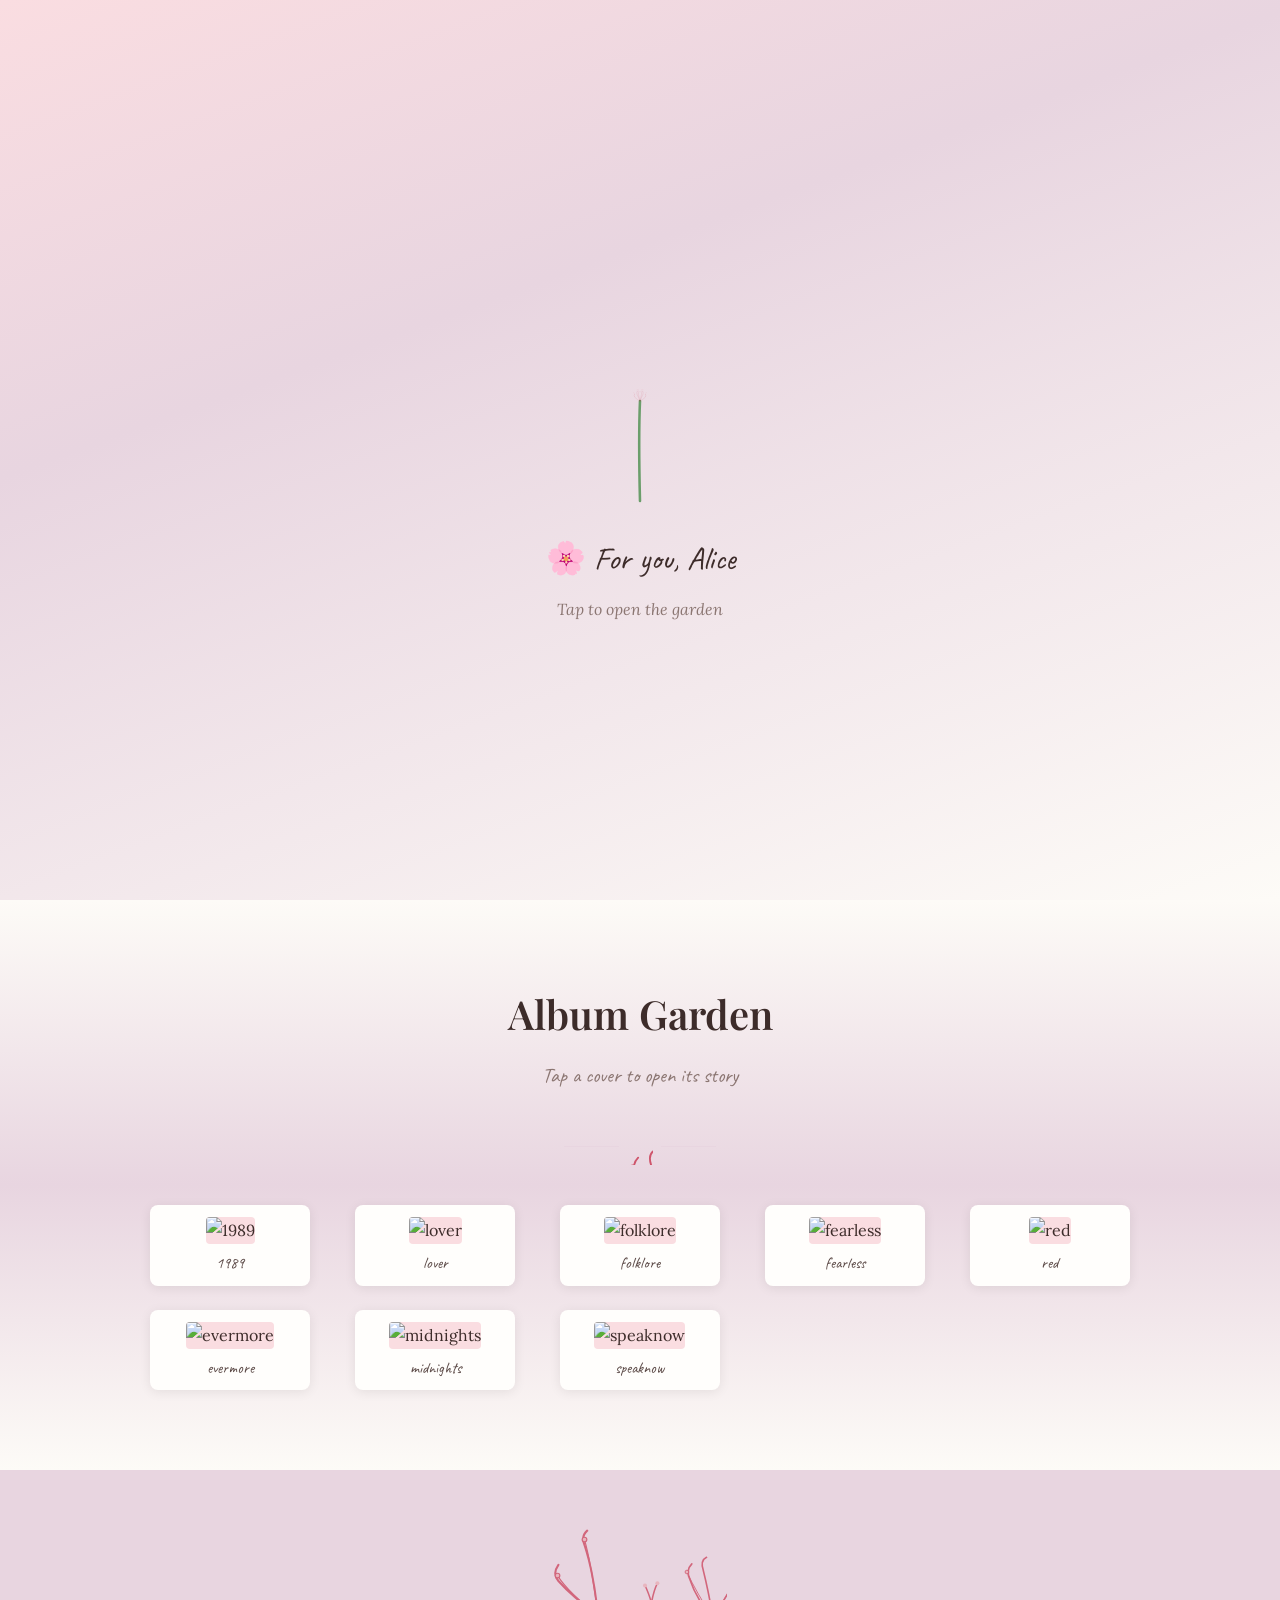
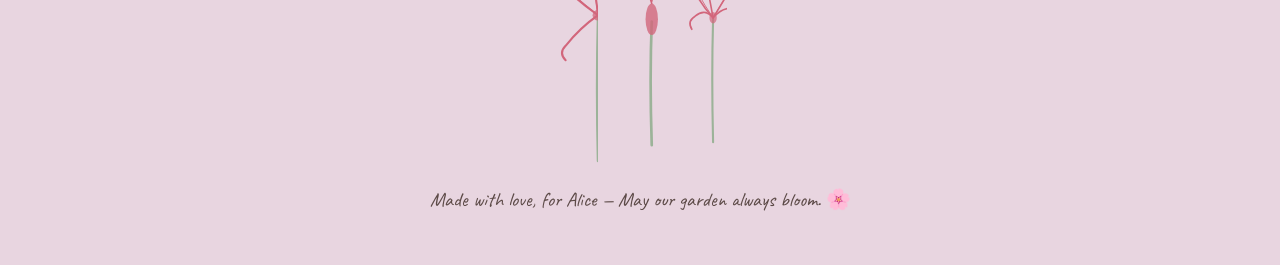
==== commit 2f1c4754: "checkpoint" ====
--- a/index.html
+++ b/index.html
@@ -1,27 +1,24 @@
 <!DOCTYPE html>
 <html lang="en">
 <head>
-    <meta charset="UTF-8">
-    <meta name="viewport" content="width=device-width, initial-scale=1.0">
+    <meta charset="UTF-8" />
+    <meta name="viewport" content="width=device-width, initial-scale=1.0" />
     <title>Dear Reader's Garden</title>
 
     <!-- Google Fonts -->
-    <link rel="preconnect" href="https://fonts.googleapis.com">
-    <link rel="preconnect" href="https://fonts.gstatic.com" crossorigin>
+    <link rel="preconnect" href="https://fonts.googleapis.com" />
+    <link rel="preconnect" href="https://fonts.gstatic.com" crossorigin />
     <link
         href="https://fonts.googleapis.com/css2?family=Caveat:wght@400;600;700&family=Lora:ital,wght@0,400;0,500;0,600;1,400;1,500&family=Playfair+Display:ital,wght@0,400;0,500;0,600;0,700;1,400;1,500;1,600&display=swap"
         rel="stylesheet"
-    >
-
-    <!-- Stylesheet -->
-    <link rel="stylesheet" href="styles.css">
+    />
+
+    <link rel="stylesheet" href="styles.css" />
 </head>
 <body>
-
     <!-- ==================== HIDDEN SVG DEFS ==================== -->
     <svg class="svg-defs" xmlns="http://www.w3.org/2000/svg" aria-hidden="true">
         <defs>
-            <!-- Full spider lily -->
             <g id="spider-lily-full">
                 <path d="M50 270 Q48 190 50 110" stroke="#6B9E6B" stroke-width="2.8" fill="none" stroke-linecap="round"/>
                 <circle cx="50" cy="108" r="6" fill="#C41E3A" opacity="0.75"/>
@@ -34,17 +31,12 @@
                     <path d="M50 108 Q70 122 86 142 Q94 150 86 158"/>
                 </g>
                 <g stroke="#C41E3A" stroke-width="1.3" fill="none" stroke-linecap="round">
-                    <path d="M50 108 Q42 48 35 24"/>
-                    <circle cx="35" cy="24" r="2.6" fill="#E8A0A8"/>
-                    <path d="M50 108 Q58 48 65 24"/>
-                    <circle cx="65" cy="24" r="2.6" fill="#E8A0A8"/>
-                    <path d="M50 108 Q18 84 5 64"/>
-                    <circle cx="5" cy="64" r="2.6" fill="#E8A0A8"/>
-                    <path d="M50 108 Q82 84 95 64"/>
-                    <circle cx="95" cy="64" r="2.6" fill="#E8A0A8"/>
-                </g>
-            </g>
-            <!-- Bud -->
+                    <path d="M50 108 Q42 48 35 24"/><circle cx="35" cy="24" r="2.6" fill="#E8A0A8"/>
+                    <path d="M50 108 Q58 48 65 24"/><circle cx="65" cy="24" r="2.6" fill="#E8A0A8"/>
+                    <path d="M50 108 Q18 84 5 64"/><circle cx="5" cy="64" r="2.6" fill="#E8A0A8"/>
+                    <path d="M50 108 Q82 84 95 64"/><circle cx="95" cy="64" r="2.6" fill="#E8A0A8"/>
+                </g>
+            </g>
             <g id="spider-lily-bud">
                 <path d="M30 190 Q28 130 30 80" stroke="#6B9E6B" stroke-width="2.4" fill="none" stroke-linecap="round"/>
                 <ellipse cx="30" cy="78" rx="5.5" ry="14" fill="#C41E3A" opacity="0.8"/>
@@ -53,7 +45,6 @@
                 <circle cx="35" cy="46" r="1.8" fill="#E8A0A8"/>
                 <circle cx="24" cy="48" r="1.8" fill="#E8A0A8"/>
             </g>
-            <!-- Side view -->
             <g id="spider-lily-side">
                 <path d="M38 250 Q36 170 38 100" stroke="#6B9E6B" stroke-width="2.6" fill="none" stroke-linecap="round"/>
                 <ellipse cx="38" cy="98" rx="4.5" ry="7" fill="#C41E3A" opacity="0.7"/>
@@ -65,19 +56,15 @@
                     <path d="M38 98 Q52 82 68 88 Q78 92 74 104"/>
                 </g>
                 <g stroke="#C41E3A" stroke-width="1.1" fill="none" stroke-linecap="round">
-                    <path d="M38 98 Q18 68 6 42"/>
-                    <circle cx="6" cy="42" r="2.2" fill="#E8A0A8"/>
-                    <path d="M38 98 Q56 68 72 42"/>
-                    <circle cx="72" cy="42" r="2.2" fill="#E8A0A8"/>
-                </g>
-            </g>
-            <!-- Single petal for falling -->
+                    <path d="M38 98 Q18 68 6 42"/><circle cx="6" cy="42" r="2.2" fill="#E8A0A8"/>
+                    <path d="M38 98 Q56 68 72 42"/><circle cx="72" cy="42" r="2.2" fill="#E8A0A8"/>
+                </g>
+            </g>
             <g id="spider-lily-petal">
                 <path d="M14 0 Q18 -12 14 -26 Q10 -36 14 -42 Q18 -36 14 -26 Q10 -12 14 0Z" fill="#C41E3A" opacity="0.85" stroke="#9B1A2E" stroke-width="0.7"/>
                 <path d="M14 -42 Q12 -52 13 -56" stroke="#C41E3A" stroke-width="0.9" fill="none" stroke-linecap="round"/>
                 <circle cx="13" cy="-56" r="1.4" fill="#E8A0A8"/>
             </g>
-            <!-- Sparkle -->
             <g id="sparkle">
                 <path d="M10 0 Q11 8 18 10 Q11 12 10 20 Q9 12 2 10 Q9 8 10 0Z" fill="#E6C27A" opacity="0.8"/>
             </g>
@@ -138,27 +125,23 @@
         <div class="sparkle" style="top:35%;left:4%;animation-delay:2.4s;"><svg width="12" height="12"><use href="#sparkle"/></svg></div>
 
         <div class="hero__lily hero__lily--left" id="heroLilyLeft" aria-hidden="true">
-            <svg viewBox="0 0 120 260" xmlns="http://www.w3.org/2000/svg" style="width:100%;height:100%;">
+            <svg viewBox="0 0 120 260" class="swaying-lily" xmlns="http://www.w3.org/2000/svg" style="width:100%;height:100%;">
                 <path d="M60 250 Q58 180 60 130" stroke="#6B9E6B" stroke-width="2.5" fill="none" stroke-linecap="round"/>
                 <g class="hero-lily-petal" style="--hl-origin-x:60px;--hl-origin-y:130px;--hl-rotate:-50deg;">
                     <path d="M60 130 Q48 100 36 74 Q30 58 40 46" stroke="#C41E3A" stroke-width="2.4" fill="none" stroke-linecap="round"/>
-                    <path d="M40 46 Q36 34 38 28" stroke="#C41E3A" stroke-width="1" fill="none" stroke-linecap="round"/>
-                    <circle cx="38" cy="28" r="2.2" fill="#E8A0A8"/>
+                    <path d="M40 46 Q36 34 38 28" stroke="#C41E3A" stroke-width="1" fill="none" stroke-linecap="round"/><circle cx="38" cy="28" r="2.2" fill="#E8A0A8"/>
                 </g>
                 <g class="hero-lily-petal" style="--hl-origin-x:60px;--hl-origin-y:130px;--hl-rotate:50deg;">
                     <path d="M60 130 Q72 100 84 74 Q90 58 80 46" stroke="#C41E3A" stroke-width="2.4" fill="none" stroke-linecap="round"/>
-                    <path d="M80 46 Q84 34 82 28" stroke="#C41E3A" stroke-width="1" fill="none" stroke-linecap="round"/>
-                    <circle cx="82" cy="28" r="2.2" fill="#E8A0A8"/>
+                    <path d="M80 46 Q84 34 82 28" stroke="#C41E3A" stroke-width="1" fill="none" stroke-linecap="round"/><circle cx="82" cy="28" r="2.2" fill="#E8A0A8"/>
                 </g>
                 <g class="hero-lily-petal" style="--hl-origin-x:60px;--hl-origin-y:130px;--hl-rotate:-95deg;">
                     <path d="M60 130 Q38 118 22 98 Q14 84 20 70" stroke="#C41E3A" stroke-width="2.4" fill="none" stroke-linecap="round"/>
-                    <path d="M20 70 Q16 58 14 52" stroke="#C41E3A" stroke-width="1" fill="none" stroke-linecap="round"/>
-                    <circle cx="14" cy="52" r="2.2" fill="#E8A0A8"/>
+                    <path d="M20 70 Q16 58 14 52" stroke="#C41E3A" stroke-width="1" fill="none" stroke-linecap="round"/><circle cx="14" cy="52" r="2.2" fill="#E8A0A8"/>
                 </g>
                 <g class="hero-lily-petal" style="--hl-origin-x:60px;--hl-origin-y:130px;--hl-rotate:95deg;">
                     <path d="M60 130 Q82 118 98 98 Q106 84 100 70" stroke="#C41E3A" stroke-width="2.4" fill="none" stroke-linecap="round"/>
-                    <path d="M100 70 Q104 58 106 52" stroke="#C41E3A" stroke-width="1" fill="none" stroke-linecap="round"/>
-                    <circle cx="106" cy="52" r="2.2" fill="#E8A0A8"/>
+                    <path d="M100 70 Q104 58 106 52" stroke="#C41E3A" stroke-width="1" fill="none" stroke-linecap="round"/><circle cx="106" cy="52" r="2.2" fill="#E8A0A8"/>
                 </g>
                 <g class="hero-lily-petal" style="--hl-origin-x:60px;--hl-origin-y:130px;--hl-rotate:-22deg;">
                     <path d="M60 130 Q54 104 48 80 Q44 64 52 52" stroke="#C41E3A" stroke-width="2.1" fill="none" stroke-linecap="round"/>
@@ -171,31 +154,25 @@
             </svg>
         </div>
         <div class="hero__lily hero__lily--right" id="heroLilyRight" aria-hidden="true">
-            <svg viewBox="0 0 100 220" xmlns="http://www.w3.org/2000/svg" style="width:100%;height:100%;">
+            <svg viewBox="0 0 100 220" class="swaying-lily" xmlns="http://www.w3.org/2000/svg" style="width:100%;height:100%;">
                 <path d="M50 210 Q48 150 50 110" stroke="#6B9E6B" stroke-width="2.3" fill="none" stroke-linecap="round"/>
                 <g class="hero-lily-petal" style="--hl-origin-x:50px;--hl-origin-y:110px;--hl-rotate:-45deg;">
-                    <path d="M50 110 Q40 84 30 60 Q24 46 34 36" stroke="#C41E3A" stroke-width="2.2" fill="none" stroke-linecap="round"/>
-                    <circle cx="34" cy="36" r="2" fill="#E8A0A8"/>
+                    <path d="M50 110 Q40 84 30 60 Q24 46 34 36" stroke="#C41E3A" stroke-width="2.2" fill="none" stroke-linecap="round"/><circle cx="34" cy="36" r="2" fill="#E8A0A8"/>
                 </g>
                 <g class="hero-lily-petal" style="--hl-origin-x:50px;--hl-origin-y:110px;--hl-rotate:45deg;">
-                    <path d="M50 110 Q60 84 70 60 Q76 46 66 36" stroke="#C41E3A" stroke-width="2.2" fill="none" stroke-linecap="round"/>
-                    <circle cx="66" cy="36" r="2" fill="#E8A0A8"/>
+                    <path d="M50 110 Q60 84 70 60 Q76 46 66 36" stroke="#C41E3A" stroke-width="2.2" fill="none" stroke-linecap="round"/><circle cx="66" cy="36" r="2" fill="#E8A0A8"/>
                 </g>
                 <g class="hero-lily-petal" style="--hl-origin-x:50px;--hl-origin-y:110px;--hl-rotate:-85deg;">
-                    <path d="M50 110 Q30 98 16 82 Q8 70 14 58" stroke="#C41E3A" stroke-width="2.2" fill="none" stroke-linecap="round"/>
-                    <circle cx="14" cy="58" r="2" fill="#E8A0A8"/>
+                    <path d="M50 110 Q30 98 16 82 Q8 70 14 58" stroke="#C41E3A" stroke-width="2.2" fill="none" stroke-linecap="round"/><circle cx="14" cy="58" r="2" fill="#E8A0A8"/>
                 </g>
                 <g class="hero-lily-petal" style="--hl-origin-x:50px;--hl-origin-y:110px;--hl-rotate:85deg;">
-                    <path d="M50 110 Q70 98 84 82 Q92 70 86 58" stroke="#C41E3A" stroke-width="2.2" fill="none" stroke-linecap="round"/>
-                    <circle cx="86" cy="58" r="2" fill="#E8A0A8"/>
+                    <path d="M50 110 Q70 98 84 82 Q92 70 86 58" stroke="#C41E3A" stroke-width="2.2" fill="none" stroke-linecap="round"/><circle cx="86" cy="58" r="2" fill="#E8A0A8"/>
                 </g>
                 <g class="hero-lily-petal" style="--hl-origin-x:50px;--hl-origin-y:110px;--hl-rotate:-18deg;">
-                    <path d="M50 110 Q45 88 40 68 Q36 54 44 44" stroke="#C41E3A" stroke-width="2" fill="none" stroke-linecap="round"/>
-                    <circle cx="44" cy="44" r="1.7" fill="#E8A0A8"/>
+                    <path d="M50 110 Q45 88 40 68 Q36 54 44 44" stroke="#C41E3A" stroke-width="2" fill="none" stroke-linecap="round"/><circle cx="44" cy="44" r="1.7" fill="#E8A0A8"/>
                 </g>
                 <g class="hero-lily-petal" style="--hl-origin-x:50px;--hl-origin-y:110px;--hl-rotate:18deg;">
-                    <path d="M50 110 Q55 88 60 68 Q64 54 56 44" stroke="#C41E3A" stroke-width="2" fill="none" stroke-linecap="round"/>
-                    <circle cx="56" cy="44" r="1.7" fill="#E8A0A8"/>
+                    <path d="M50 110 Q55 88 60 68 Q64 54 56 44" stroke="#C41E3A" stroke-width="2" fill="none" stroke-linecap="round"/><circle cx="56" cy="44" r="1.7" fill="#E8A0A8"/>
                 </g>
             </svg>
         </div>
@@ -204,172 +181,62 @@
             <p class="hero__subtitle">🌸 Made with love, for</p>
             <h1 class="hero__title" id="friendName">Alice</h1>
             <p class="hero__message">
-                The rest of the page is <em>her</em> world.<br>
+                The rest of the page is <em>her</em> world.<br />
                 A garden of petals, pages, and songs that feel like home.
             </p>
             <p class="hero__birthday" id="heroBirthday">Happy Birthday, Alice! May your garden always bloom. 🌸</p>
         </div>
-        <div class="hero__scroll-hint" onclick="document.getElementById('book-garden').scrollIntoView({behavior:'smooth'})" title="Scroll down">
+        <div class="hero__scroll-hint" onclick="document.getElementById('album-garden').scrollIntoView({behavior:'smooth'})" title="Scroll down">
             <svg viewBox="0 0 24 24"><polyline points="6 9 12 15 18 9"/></svg>
         </div>
     </section>
 
-    <!-- ==================== HER BOOK GARDEN ==================== -->
-    <section class="section book-garden reveal" id="book-garden">
+    <!-- ==================== ALBUM GARDEN ==================== -->
+    <section class="section album-garden reveal" id="album-garden">
         <div class="section__inner">
-            <h2 class="section__heading">Her Book Garden</h2>
-            <p class="section__subheading">Stories she carries close to her heart</p>
-            <div class="section__divider">
-                <span class="section__divider-line"></span>
-                <svg viewBox="0 0 28 40"><use href="#spider-lily-bud"/></svg>
-                <span class="section__divider-line"></span>
-            </div>
-
-            <div class="book-garden__shelf">
-                <div class="book book--1" data-message="You are the kind of friend who makes ordinary days feel like poetry.">
-                    <div class="book__spine-detail"></div>
-                    <div class="book__spine-line" style="top:18%;"></div>
-                    <div class="book__spine-line" style="top:45%;"></div>
-                    <div class="book__spine-line" style="top:72%;"></div>
-                    <div class="book__vine">
-                        <svg viewBox="0 0 120 230">
-                            <path class="vine-stem" d="M30 210 Q50 180 70 150 T90 100 T70 40 Q60 20 50 30 Q40 40 55 70 T45 120 Q35 140 25 120"/>
-                            <ellipse class="vine-leaf" cx="70" cy="90" rx="7.5" ry="3.5" transform="rotate(-20,70,90)"/>
-                            <ellipse class="vine-leaf" cx="55" cy="60" rx="6.5" ry="3" transform="rotate(30,55,60)"/>
-                            <circle class="vine-bud" cx="45" cy="120" r="3.5"/>
-                        </svg>
-                    </div>
-                </div>
-                <div class="book book--2" data-message="Every page you turn, you leave a little more magic in the world.">
-                    <div class="book__spine-detail"></div>
-                    <div class="book__spine-line" style="top:15%;"></div>
-                    <div class="book__spine-line" style="top:50%;"></div>
-                    <div class="book__spine-line" style="top:78%;"></div>
-                    <div class="book__vine">
-                        <svg viewBox="0 0 120 240">
-                            <path class="vine-stem" d="M70 230 Q50 190 30 160 T30 100 Q30 60 50 30 Q60 10 70 25 Q80 40 65 80 T75 140 Q85 170 70 190"/>
-                            <ellipse class="vine-leaf" cx="40" cy="140" rx="8" ry="4" transform="rotate(15,40,140)"/>
-                            <ellipse class="vine-leaf" cx="60" cy="80" rx="6.5" ry="3" transform="rotate(-25,60,80)"/>
-                            <circle class="vine-bud" cx="75" cy="110" r="4"/>
-                        </svg>
-                    </div>
-                </div>
-                <div class="book book--3" data-message="In the garden of friendship, you are the rarest bloom.">
-                    <div class="book__spine-detail"></div>
-                    <div class="book__spine-line" style="top:20%;"></div>
-                    <div class="book__spine-line" style="top:55%;"></div>
-                    <div class="book__spine-line" style="top:75%;"></div>
-                    <div class="book__vine">
-                        <svg viewBox="0 0 120 225">
-                            <path class="vine-stem" d="M20 200 Q50 170 80 140 T90 80 T60 30 Q50 15 45 30 Q40 45 55 70 T50 130 Q40 160 25 140"/>
-                            <ellipse class="vine-leaf" cx="80" cy="100" rx="7.5" ry="3.5" transform="rotate(-10,80,100)"/>
-                            <ellipse class="vine-leaf" cx="60" cy="55" rx="6.5" ry="3" transform="rotate(20,60,55)"/>
-                            <circle class="vine-bud" cx="45" cy="140" r="3.5"/>
-                        </svg>
-                    </div>
-                </div>
-                <div class="book book--4" data-message="Some friendships are written in the stars. Ours is in petals and lyrics.">
-                    <div class="book__spine-detail"></div>
-                    <div class="book__spine-line" style="top:12%;"></div>
-                    <div class="book__spine-line" style="top:48%;"></div>
-                    <div class="book__spine-line" style="top:70%;"></div>
-                    <div class="book__vine">
-                        <svg viewBox="0 0 120 235">
-                            <path class="vine-stem" d="M85 230 Q60 190 40 150 T30 80 Q30 40 50 15 Q60 5 65 20 Q70 35 55 65 T60 120 Q70 150 80 130"/>
-                            <ellipse class="vine-leaf" cx="45" cy="100" rx="7.5" ry="3.5" transform="rotate(-30,45,100)"/>
-                            <ellipse class="vine-leaf" cx="58" cy="55" rx="5.5" ry="2.5" transform="rotate(15,58,55)"/>
-                            <circle class="vine-bud" cx="75" cy="130" r="4"/>
-                        </svg>
-                    </div>
-                </div>
-                <div class="book book--5" data-message="You taught me that 'long live' isn't just a song — it's a promise.">
-                    <div class="book__spine-detail"></div>
-                    <div class="book__spine-line" style="top:16%;"></div>
-                    <div class="book__spine-line" style="top:52%;"></div>
-                    <div class="book__spine-line" style="top:74%;"></div>
-                    <div class="book__vine">
-                        <svg viewBox="0 0 120 230">
-                            <path class="vine-stem" d="M40 220 Q60 180 80 140 T70 70 Q60 40 50 20 Q40 5 35 25 Q30 45 50 80 T35 140 Q25 170 15 150"/>
-                            <ellipse class="vine-leaf" cx="70" cy="90" rx="8" ry="4" transform="rotate(25,70,90)"/>
-                            <ellipse class="vine-leaf" cx="48" cy="55" rx="6.5" ry="3" transform="rotate(-15,48,55)"/>
-                            <circle class="vine-bud" cx="30" cy="130" r="3.5"/>
-                        </svg>
-                    </div>
-                </div>
-            </div>
-
-            <p class="book-garden__lyric reveal" id="bookLyric">
-                "Take me to the lakes where all the poets went to die…"
-            </p>
-        </div>
-    </section>
-
-    <!-- Note card overlay -->
-    <div class="note-card__overlay" id="noteOverlay"></div>
-    <div class="note-card" id="noteCard">
-        <button class="note-card__close" id="noteClose" aria-label="Close note">&times;</button>
-        <p id="noteText"></p>
-    </div>
-
-    <!-- ==================== SWIFTIE CORNER ==================== -->
-    <section class="section swiftie-corner reveal" id="swiftie-corner">
-        <div class="section__inner">
-            <h2 class="section__heading">Swiftie Corner</h2>
-            <p class="section__subheading">Tap an album — listen &amp; bloom</p>
+            <h2 class="section__heading">Album Garden</h2>
+            <p class="section__subheading">Tap a cover to open its story</p>
             <div class="section__divider">
                 <span class="section__divider-line"></span>
                 <svg viewBox="0 0 28 40"><use href="#spider-lily-side"/></svg>
                 <span class="section__divider-line"></span>
             </div>
-
-            <div class="era-badges" id="eraBadges">
-                <button class="era-badge era-badge--lover" data-lyric="&ldquo;You're my, my, my… Lover&rdquo;" data-audio="lover">Lover</button>
-                <button class="era-badge era-badge--folklore" data-lyric="&ldquo;I'm doing good, I'm on some new shit&rdquo;" data-audio="folklore">folklore</button>
-                <button class="era-badge era-badge--fearless" data-lyric="&ldquo;With you I'd dance in a storm in my best dress&rdquo;" data-audio="fearless">Fearless</button>
-                <button class="era-badge era-badge--red" data-lyric="&ldquo;Loving him was red&rdquo;" data-audio="red">Red</button>
-                <button class="era-badge era-badge--evermore" data-lyric="&ldquo;This pain wouldn't be for evermore&rdquo;" data-audio="evermore">evermore</button>
-                <button class="era-badge era-badge--midnights" data-lyric="&ldquo;Meet me at midnight&rdquo;" data-audio="midnights">Midnights</button>
-                <button class="era-badge era-badge--speaknow" data-lyric="&ldquo;Long live the walls we crashed through&rdquo;" data-audio="speaknow">Speak Now</button>
-                <button class="era-badge era-badge--nineteen89" data-lyric="&ldquo;Wildest dreams&rdquo;" data-audio="1989">1989</button>
-            </div>
-
-            <div class="swiftie-lyric-display" id="swiftieLyricDisplay"></div>
-
-            <div class="swiftie-bloom-lily" id="swiftieBloomLily" aria-hidden="true">
-                <svg viewBox="0 0 100 200" xmlns="http://www.w3.org/2000/svg" style="width:100%;height:100%;">
-                    <path d="M50 190 Q48 140 50 100" stroke="#6B9E6B" stroke-width="2.4" fill="none" stroke-linecap="round"/>
-                    <g class="swiftie-bloom-petal" style="--sb-rotate:-50deg;">
-                        <path d="M50 100 Q40 76 30 52 Q24 38 34 28" stroke="#C41E3A" stroke-width="2.3" fill="none" stroke-linecap="round"/>
-                        <circle cx="34" cy="28" r="2" fill="#E8A0A8"/>
-                    </g>
-                    <g class="swiftie-bloom-petal" style="--sb-rotate:50deg;">
-                        <path d="M50 100 Q60 76 70 52 Q76 38 66 28" stroke="#C41E3A" stroke-width="2.3" fill="none" stroke-linecap="round"/>
-                        <circle cx="66" cy="28" r="2" fill="#E8A0A8"/>
-                    </g>
-                    <g class="swiftie-bloom-petal" style="--sb-rotate:-90deg;">
-                        <path d="M50 100 Q28 88 14 72 Q6 60 12 48" stroke="#C41E3A" stroke-width="2.3" fill="none" stroke-linecap="round"/>
-                        <circle cx="12" cy="48" r="2" fill="#E8A0A8"/>
-                    </g>
-                    <g class="swiftie-bloom-petal" style="--sb-rotate:90deg;">
-                        <path d="M50 100 Q72 88 86 72 Q94 60 88 48" stroke="#C41E3A" stroke-width="2.3" fill="none" stroke-linecap="round"/>
-                        <circle cx="88" cy="48" r="2" fill="#E8A0A8"/>
-                    </g>
-                    <g class="swiftie-bloom-petal" style="--sb-rotate:-20deg;">
-                        <path d="M50 100 Q44 78 38 58 Q34 44 42 34" stroke="#C41E3A" stroke-width="2" fill="none" stroke-linecap="round"/>
-                        <circle cx="42" cy="34" r="1.7" fill="#E8A0A8"/>
-                    </g>
-                    <g class="swiftie-bloom-petal" style="--sb-rotate:20deg;">
-                        <path d="M50 100 Q56 78 62 58 Q66 44 58 34" stroke="#C41E3A" stroke-width="2" fill="none" stroke-linecap="round"/>
-                        <circle cx="58" cy="34" r="1.7" fill="#E8A0A8"/>
-                    </g>
-                </svg>
-            </div>
-            <p class="swiftie-hidden-message" id="swiftieHiddenMessage">
-                &ldquo;Long live the walls we crashed through,<br>I had the time of my life with you.&rdquo;
-            </p>
-
-            <button class="vinyl-play-btn" id="vinylPlayBtn" aria-label="Play music snippet" title="Play a snippet">
-                <svg viewBox="0 0 60 60" class="vinyl-record-svg" xmlns="http://www.w3.org/2000/svg">
+            <div class="album-cards" id="albumCards">
+                <!-- dynamically filled by JS -->
+            </div>
+        </div>
+    </section>
+
+    <!-- ==================== ALBUM MODAL ==================== -->
+    <div class="modal-overlay" id="modalOverlay"></div>
+    <div class="modal-book" id="modalBook">
+        <button class="modal-close" id="modalClose" aria-label="Close">&times;</button>
+        <div class="modal-vines">
+            <svg viewBox="0 0 800 500" class="modal-vines-svg" preserveAspectRatio="none">
+                <path d="M20 450 Q60 300 20 150 Q0 50 60 20" stroke="#4A7C4A" stroke-width="4" fill="none" stroke-linecap="round"/>
+                <path d="M780 450 Q740 300 780 150 Q800 50 740 20" stroke="#4A7C4A" stroke-width="4" fill="none" stroke-linecap="round"/>
+                <ellipse cx="45" cy="120" rx="12" ry="5" fill="#6B9E6B" transform="rotate(30,45,120)"/>
+                <ellipse cx="755" cy="120" rx="12" ry="5" fill="#6B9E6B" transform="rotate(-30,755,120)"/>
+                <ellipse cx="35" cy="280" rx="10" ry="4" fill="#6B9E6B" transform="rotate(-20,35,280)"/>
+                <ellipse cx="765" cy="280" rx="10" ry="4" fill="#6B9E6B" transform="rotate(20,765,280)"/>
+            </svg>
+            <div class="modal-lily swaying-lily">
+                <svg viewBox="0 0 80 200"><use href="#spider-lily-full"/></svg>
+            </div>
+        </div>
+
+        <div class="modal-content">
+            <div class="modal-page modal-page--left">
+                <img id="modalAlbumCover" src="" alt="Album cover" class="modal-album-img">
+            </div>
+            <div class="modal-page modal-page--right">
+                <div class="modal-lyrics" id="modalLyrics"></div>
+            </div>
+        </div>
+
+        <div class="modal-player">
+            <div class="modal-vinyl" id="modalVinyl">
+                <svg viewBox="0 0 60 60" class="vinyl-record-svg">
                     <circle cx="30" cy="30" r="28" fill="#1a1a1a" stroke="#333" stroke-width="1.2"/>
                     <circle cx="30" cy="30" r="24" fill="none" stroke="#2a2a2a" stroke-width="0.6"/>
                     <circle cx="30" cy="30" r="20" fill="none" stroke="#2a2a2a" stroke-width="0.6"/>
@@ -383,74 +250,27 @@
                     <circle cx="27" cy="21" r="0.9" fill="#E8A0A8"/>
                     <circle cx="33" cy="21" r="0.9" fill="#E8A0A8"/>
                 </svg>
-            </button>
-            <p class="vinyl-play-label" id="vinylPlayLabel">Play a snippet</p>
-        </div>
-    </section>
-
-    <!-- ==================== MEMORY GARDEN ==================== -->
-    <section class="section memory-garden reveal" id="memory-garden">
-        <div class="section__inner">
-            <h2 class="section__heading">Memory Garden</h2>
-            <p class="memory-garden__caption">&ldquo;Long live all the magic we made…&rdquo;</p>
-            <div class="section__divider">
-                <span class="section__divider-line"></span>
-                <svg viewBox="0 0 28 50"><use href="#spider-lily-full"/></svg>
-                <span class="section__divider-line"></span>
-            </div>
-
-            <div class="polaroid-masonry" id="polaroidMasonry">
-                <div class="polaroid polaroid--1 reveal reveal-delay-1">
-                    <div class="polaroid__lily" style="bottom:-14px;right:-14px;z-index:0;">
-                        <svg viewBox="0 0 60 260"><use href="#spider-lily-side"/></svg>
-                    </div>
-                    <img src="https://placehold.co/300x350/FADDE1/C41E3A?text=Memory+1" alt="Memory 1" loading="lazy" data-real-src="assets/images/memory-01.jpg">
-                </div>
-                <div class="polaroid polaroid--2 reveal reveal-delay-2">
-                    <img src="https://placehold.co/300x350/E8D5E0/9B1A2E?text=Memory+2" alt="Memory 2" loading="lazy" data-real-src="assets/images/memory-02.jpg">
-                </div>
-                <div class="polaroid polaroid--3 reveal reveal-delay-3">
-                    <div class="polaroid__lily" style="top:-14px;left:-14px;z-index:0;">
-                        <svg viewBox="0 0 60 200"><use href="#spider-lily-bud"/></svg>
-                    </div>
-                    <img src="https://placehold.co/300x350/D9E4DD/C41E3A?text=Memory+3" alt="Memory 3" loading="lazy" data-real-src="assets/images/memory-03.jpg">
-                </div>
-                <div class="polaroid polaroid--4 reveal reveal-delay-4">
-                    <img src="https://placehold.co/300x350/FDFBF7/C41E3A?text=Memory+4" alt="Memory 4" loading="lazy" data-real-src="assets/images/memory-04.jpg">
-                </div>
-                <div class="polaroid polaroid--5 reveal reveal-delay-5">
-                    <div class="polaroid__lily" style="bottom:-11px;left:-11px;z-index:0;">
-                        <svg viewBox="0 0 70 250"><use href="#spider-lily-side"/></svg>
-                    </div>
-                    <img src="https://placehold.co/300x350/FADDE1/9B1A2E?text=Memory+5" alt="Memory 5" loading="lazy" data-real-src="assets/images/memory-05.jpg">
-                </div>
-                <div class="polaroid polaroid--6 reveal reveal-delay-6">
-                    <img src="https://placehold.co/300x350/E8D5E0/C41E3A?text=Memory+6" alt="Memory 6" loading="lazy" data-real-src="assets/images/memory-06.jpg">
-                </div>
-                <div class="polaroid polaroid--7 reveal reveal-delay-7">
-                    <div class="polaroid__lily" style="top:-16px;right:-11px;z-index:0;">
-                        <svg viewBox="0 0 60 240"><use href="#spider-lily-full"/></svg>
-                    </div>
-                    <img src="https://placehold.co/300x350/D9E4DD/9B1A2E?text=Memory+7" alt="Memory 7" loading="lazy" data-real-src="assets/images/memory-07.jpg">
-                </div>
-                <div class="polaroid polaroid--8 reveal reveal-delay-8">
-                    <img src="https://placehold.co/300x350/FDFBF7/C41E3A?text=Memory+8" alt="Memory 8" loading="lazy" data-real-src="assets/images/memory-08.jpg">
-                </div>
-            </div>
-        </div>
-    </section>
+            </div>
+            <div class="waveform-pill" id="waveformPill">
+                <div class="waveform-bar"></div>
+                <div class="waveform-bar"></div>
+                <div class="waveform-bar"></div>
+                <div class="waveform-bar"></div>
+                <div class="waveform-bar"></div>
+            </div>
+        </div>
+    </div>
 
     <!-- ==================== FOOTER ==================== -->
     <footer class="footer">
         <div class="footer__lilies">
-            <svg viewBox="0 0 50 280"><use href="#spider-lily-full"/></svg>
-            <svg viewBox="0 0 40 200"><use href="#spider-lily-bud"/></svg>
-            <svg viewBox="0 0 55 260"><use href="#spider-lily-side"/></svg>
+            <svg viewBox="0 0 50 280" class="swaying-lily"><use href="#spider-lily-full"/></svg>
+            <svg viewBox="0 0 40 200" class="swaying-lily"><use href="#spider-lily-bud"/></svg>
+            <svg viewBox="0 0 55 260" class="swaying-lily"><use href="#spider-lily-side"/></svg>
         </div>
         <p>Made with love, for <span id="footerFriendName">Alice</span> — May our garden always bloom. 🌸</p>
     </footer>
 
-    <!-- JavaScript -->
     <script src="script.js" defer></script>
 </body>
 </html>
--- a/styles.css
+++ b/styles.css
@@ -11,28 +11,20 @@
     --gold-dark: #C9A055;
     --stem-green: #6B9E6B;
     --stem-dark: #4A7C4A;
-    --soft-shadow: 0 4px 20px rgba(0, 0, 0, 0.06);
-    --paper-shadow: 0 2px 12px rgba(0, 0, 0, 0.08);
+    --soft-shadow: 0 4px 20px rgba(0,0,0,0.06);
+    --paper-shadow: 0 2px 12px rgba(0,0,0,0.08);
     --text-dark: #3D2C2A;
     --text-medium: #5C4A47;
     --text-light: #8B7672;
-    --transition-soft: 0.35s cubic-bezier(0.4, 0, 0.2, 1);
-    --transition-bounce: 0.5s cubic-bezier(0.34, 1.56, 0.64, 1);
-    --transition-bloom: 1.6s cubic-bezier(0.25, 0.8, 0.25, 1.2);
-}
-
-/* ==================== RESET ==================== */
+    --transition-soft: 0.35s cubic-bezier(0.4,0,0.2,1);
+    --transition-bounce: 0.5s cubic-bezier(0.34,1.56,0.64,1);
+    --transition-bloom: 1.6s cubic-bezier(0.25,0.8,0.25,1.2);
+}
+
 *,
 *::before,
-*::after {
-    box-sizing: border-box;
-    margin: 0;
-    padding: 0;
-}
-html {
-    scroll-behavior: smooth;
-    font-size: 16px;
-}
+*::after { box-sizing: border-box; margin: 0; padding: 0; }
+html { scroll-behavior: smooth; font-size: 16px; }
 body {
     font-family: 'Lora', Georgia, serif;
     background-color: var(--ivory);
@@ -40,974 +32,320 @@
     line-height: 1.7;
     overflow-x: hidden;
     -webkit-font-smoothing: antialiased;
-    position: relative;
-}
-h1,
-h2,
-h3,
-h4 {
-    font-family: 'Playfair Display', Georgia, serif;
-    font-weight: 600;
-    letter-spacing: -0.01em;
-}
-
-/* ==================== HIDDEN SVG DEFS CONTAINER ==================== */
-.svg-defs {
-    position: absolute;
-    width: 0;
-    height: 0;
-    overflow: hidden;
-    pointer-events: none;
-}
-
-/* ==================== GARDEN GATE OVERLAY ==================== */
+}
+h1,h2,h3,h4 { font-family: 'Playfair Display', serif; font-weight: 600; }
+
+.svg-defs { position: absolute; width:0; height:0; overflow:hidden; pointer-events: none; }
+
+/* ---------- Gate ---------- */
 .gate-overlay {
-    position: fixed;
-    inset: 0;
-    z-index: 10000;
+    position: fixed; inset:0; z-index:10000;
     background: linear-gradient(160deg, #FADDE1 0%, #E8D5E0 35%, #FDFBF7 100%);
-    display: flex;
-    align-items: center;
-    justify-content: center;
-    flex-direction: column;
-    cursor: pointer;
+    display: flex; align-items: center; justify-content: center; flex-direction: column;
+    cursor: pointer; visibility: visible; opacity:1;
     transition: opacity 0.7s ease-out, visibility 0.7s ease-out;
-    visibility: visible;
-    opacity: 1;
-    user-select: none;
-    -webkit-tap-highlight-color: transparent;
-}
-.gate-overlay.hidden {
-    opacity: 0;
-    visibility: hidden;
-    pointer-events: none;
-}
-.gate-overlay__content {
-    text-align: center;
-    display: flex;
-    flex-direction: column;
-    align-items: center;
-    gap: 0.6rem;
-    transition: transform 0.8s cubic-bezier(0.34, 1.56, 0.64, 1);
-}
-.gate-overlay__lily {
-    width: 160px;
-    height: 240px;
-    margin-bottom: 0.3rem;
-}
-.gate-lily-svg {
-    width: 100%;
-    height: 100%;
-}
-
-/* Gate petal groups — start closed, bloom on .bloom */
+}
+.gate-overlay.hidden { opacity:0; visibility:hidden; pointer-events: none; }
+.gate-overlay__content { text-align: center; display: flex; flex-direction: column; align-items: center; gap:0.6rem; }
+.gate-overlay__lily { width:160px; height:240px; margin-bottom:0.3rem; }
+.gate-lily-svg { width:100%; height:100%; }
 .gate-petal {
     transform-origin: 100px 155px;
-    transform: rotate(0deg) scale(0.12);
-    opacity: 0.35;
+    transform: rotate(0deg) scale(0.12); opacity:0.35;
     transition: transform var(--transition-bloom), opacity 0.55s ease;
 }
 .gate-overlay.bloom .gate-petal {
-    transform: rotate(var(--petal-rotate, 0deg)) scale(1);
+    transform: rotate(var(--petal-rotate,0deg)) scale(1); opacity:1;
+}
+.gate-overlay__text { font-family: 'Caveat', cursive; font-size:2rem; color:#3D2C2A; }
+.gate-overlay__hint { font-style: italic; color:#8B7672; animation: pulseHint 2.2s infinite; }
+@keyframes pulseHint { 0%,100%{opacity:0.45} 50%{opacity:1} }
+
+/* ---------- Hero ---------- */
+.hero {
+    position: relative; min-height:100vh; display:flex; flex-direction:column; align-items:center; justify-content:center;
+    text-align:center; background:linear-gradient(180deg, var(--blush) 0%, var(--lavender) 40%, var(--ivory) 100%);
+    overflow:hidden; padding:2rem; z-index:1;
+}
+.hero__petal-container { position:absolute; inset:0; pointer-events:none; z-index:2; }
+.falling-petal {
+    position:absolute; top:-60px; animation: petalFall linear infinite; opacity:0.7; will-change:transform;
+}
+.falling-petal svg { width:26px; height:auto; }
+@keyframes petalFall {
+    0% { transform:translateY(-60px) rotate(0deg) translateX(0px); opacity:0.85; }
+    25% { transform:translateY(22vh) rotate(90deg) translateX(35px); opacity:0.75; }
+    50% { transform:translateY(48vh) rotate(200deg) translateX(-25px); opacity:0.6; }
+    75% { transform:translateY(72vh) rotate(310deg) translateX(30px); opacity:0.4; }
+    100% { transform:translateY(105vh) rotate(400deg) translateX(-15px); opacity:0; }
+}
+@keyframes petalFallAlt {
+    0% { transform:translateY(-60px) rotate(0deg) translateX(0px); opacity:0.8; }
+    20% { transform:translateY(18vh) rotate(-80deg) translateX(-40px); opacity:0.8; }
+    40% { transform:translateY(40vh) rotate(-170deg) translateX(30px); opacity:0.65; }
+    60% { transform:translateY(60vh) rotate(-260deg) translateX(-35px); opacity:0.5; }
+    80% { transform:translateY(82vh) rotate(-340deg) translateX(20px); opacity:0.25; }
+    100% { transform:translateY(105vh) rotate(-420deg) translateX(-10px); opacity:0; }
+}
+.hero__lily { position:absolute; z-index:3; pointer-events:none; opacity:0.55; }
+.hero__lily--left { bottom:8%; left:6%; width:90px; height:200px; }
+.hero__lily--right { bottom:10%; right:5%; width:80px; height:180px; }
+.hero-lily-petal {
+    transform-origin: var(--hl-origin-x,50px) var(--hl-origin-y,120px);
+    transform: rotate(0deg) scale(0.1); opacity:0.3;
+    transition: transform var(--transition-bloom), opacity 0.55s ease;
+}
+.hero__lily.bloomed .hero-lily-petal { transform: rotate(var(--hl-rotate,0deg)) scale(1); opacity:1; }
+.hero__content { position:relative; z-index:4; max-width:700px; }
+.hero__subtitle { font-family:'Caveat', cursive; font-size:1.5rem; color:var(--crimson); margin-bottom:0.4rem; opacity:0; animation: fadeSlideUp 0.9s ease-out 0.15s forwards; }
+.hero__title {
+    font-size: clamp(2rem,5vw,3.4rem); font-weight:700; color:var(--text-dark);
+    background: linear-gradient(110deg, var(--text-dark) 0%, var(--crimson) 25%, var(--gold-dark) 40%, var(--text-dark) 55%, var(--crimson) 70%, var(--text-dark) 100%);
+    background-size:250% 100%; -webkit-background-clip:text; background-clip:text; -webkit-text-fill-color:transparent;
+    animation: shimmer 3.5s ease-in-out infinite, fadeSlideUp 0.9s ease-out 0.3s forwards; opacity:0;
+}
+@keyframes shimmer { 0%{background-position:250% center} 100%{background-position:-250% center} }
+.hero__message { font-size:1.1rem; color:var(--text-medium); max-width:480px; margin:0 auto; opacity:0; animation: fadeSlideUp 0.9s ease-out 0.5s forwards; }
+.hero__birthday { font-family:'Caveat', cursive; font-size:1.7rem; color:var(--crimson-dark); margin-top:1.2rem; opacity:0; transform:translateY(20px); transition: opacity 0.8s, transform 0.8s; }
+.hero__birthday.revealed { opacity:1; transform:translateY(0); }
+.hero__scroll-hint { position:absolute; bottom:1.8rem; left:50%; transform:translateX(-50%); z-index:4; cursor:pointer; animation: gentleBob 2.5s infinite, fadeSlideUp 0.9s ease-out 0.9s forwards; opacity:0; }
+.hero__scroll-hint svg { width:30px; height:30px; stroke:var(--crimson); fill:none; stroke-width:2.2; }
+@keyframes gentleBob { 0%,100%{transform:translateX(-50%) translateY(0)} 50%{transform:translateX(-50%) translateY(9px)} }
+@keyframes fadeSlideUp { from{opacity:0; transform:translateY(28px) scale(0.95);} to{opacity:1; transform:translateY(0) scale(1);} }
+
+.sparkle { position:absolute; pointer-events:none; animation: sparklePulse 2.8s infinite; opacity:0; z-index:3; }
+@keyframes sparklePulse { 0%,100%{opacity:0; transform:scale(0.5);} 35%{opacity:0.85; transform:scale(1.25);} 65%{opacity:0.25; transform:scale(0.85);} }
+
+/* ---------- Section Commons ---------- */
+.section { position:relative; padding:5rem 2rem; z-index:1; }
+.section__inner { max-width:1000px; margin:0 auto; }
+.section__heading { font-size:clamp(1.7rem,3.8vw,2.5rem); color:var(--text-dark); text-align:center; margin-bottom:0.6rem; }
+.section__subheading { font-family:'Caveat', cursive; font-size:1.3rem; color:var(--text-light); text-align:center; margin-bottom:2.2rem; }
+.section__divider { display:flex; align-items:center; justify-content:center; gap:0.5rem; margin-bottom:2.5rem; }
+.section__divider svg { width:26px; height:auto; opacity:0.7; }
+.section__divider-line { width:55px; height:1px; background:var(--lavender); }
+
+.reveal { opacity:0; transform:translateY(32px); transition: opacity 0.7s, transform 0.7s; }
+.reveal.visible { opacity:1; transform:translateY(0); }
+
+/* ---------- Album Cards ---------- */
+.album-garden { background: linear-gradient(180deg, var(--ivory) 0%, var(--lavender) 50%, var(--ivory) 100%); }
+.album-cards {
+    display: grid;
+    grid-template-columns: repeat(auto-fit, minmax(150px, 1fr));
+    gap: 1.5rem;
+    justify-items: center;
+    margin-top: 1rem;
+}
+.album-card {
+    width: 160px;
+    background: #fffefc;
+    border-radius: 8px;
+    box-shadow: var(--paper-shadow);
+    cursor: pointer;
+    transition: transform var(--transition-bounce), box-shadow var(--transition-soft);
+    overflow: hidden;
+    text-align: center;
+    padding: 12px 12px 8px;
+}
+.album-card:hover { transform: scale(1.05) translateY(-5px); box-shadow: 0 12px 28px rgba(0,0,0,0.14); }
+.album-card:active { transform: scale(0.98); }
+.album-card img {
+    width: 100%;
+    aspect-ratio: 1;
+    object-fit: cover;
+    border-radius: 4px;
+    background: var(--blush);
+}
+.album-card__name {
+    font-family: 'Caveat', cursive;
+    font-size: 1rem;
+    margin-top: 6px;
+    color: var(--text-medium);
+}
+
+/* ---------- Modal Overlay (blurred) ---------- */
+.modal-overlay {
+    position: fixed; inset:0; background: rgba(0,0,0,0.35);
+    backdrop-filter: blur(8px);
+    -webkit-backdrop-filter: blur(8px);
+    z-index: 800; opacity:0; pointer-events:none;
+    transition: opacity 0.4s ease;
+}
+.modal-overlay.active { opacity:1; pointer-events:auto; }
+
+/* ---------- Modal Book (opening animation) ---------- */
+.modal-book {
+    position: fixed; top:50%; left:50%;
+    transform: translate(-50%, -50%) scale(0.15);
+    width: 80px; height: 80px;
+    background: #FFFEF7;
+    border-radius: 16px;
+    box-shadow: 0 20px 60px rgba(0,0,0,0.25);
+    z-index: 900;
+    opacity: 0;
+    pointer-events: none;
+    overflow: hidden;
+    display: flex; flex-direction: column;
+    animation: none;
+}
+.modal-book.active {
+    animation: bookOpen 0.9s cubic-bezier(0.25, 0.8, 0.25, 1.2) forwards;
     opacity: 1;
-}
-
-.gate-overlay__text {
-    font-family: 'Caveat', cursive;
-    font-size: 2rem;
-    color: #3D2C2A;
-    transition: opacity 0.5s ease;
-    letter-spacing: 0.02em;
-}
-.gate-overlay__hint {
-    font-family: 'Lora', serif;
-    font-style: italic;
-    color: #8B7672;
-    font-size: 0.95rem;
-    animation: pulseHint 2.2s ease-in-out infinite;
-}
-@keyframes pulseHint {
-    0%,
-    100% {
-        opacity: 0.45;
+    pointer-events: auto;
+    border-radius: 12px;
+}
+
+@keyframes bookOpen {
+    0% {
+        width: 80px; height: 80px;
+        transform: translate(-50%, -50%) rotate(-3deg) scale(0.15);
+        border-radius: 50%;
     }
-    50% {
-        opacity: 1;
+    40% {
+        width: 120px; height: 140px;
+        transform: translate(-50%, -50%) rotate(0deg) scale(0.6);
+        border-radius: 20px;
     }
-}
-
-/* ==================== HERO SECTION ==================== */
-.hero {
-    position: relative;
-    min-height: 100vh;
-    display: flex;
-    flex-direction: column;
-    align-items: center;
-    justify-content: center;
-    text-align: center;
-    background: linear-gradient(180deg, var(--blush) 0%, var(--lavender) 40%, var(--ivory) 100%);
-    overflow: hidden;
-    padding: 2rem;
-    z-index: 1;
-}
-.hero__petal-container {
-    position: absolute;
-    inset: 0;
-    pointer-events: none;
-    z-index: 2;
-    overflow: hidden;
-}
-
-/* Falling petal element */
-.falling-petal {
-    position: absolute;
-    top: -60px;
-    animation: petalFall linear infinite;
-    opacity: 0.7;
-    will-change: transform;
-    pointer-events: none;
-}
-.falling-petal svg {
-    width: 26px;
-    height: auto;
-    display: block;
-}
-@keyframes petalFall {
-    0% {
-        transform: translateY(-60px) rotate(0deg) translateX(0px);
-        opacity: 0.85;
-    }
-    25% {
-        transform: translateY(22vh) rotate(90deg) translateX(35px);
-        opacity: 0.75;
-    }
-    50% {
-        transform: translateY(48vh) rotate(200deg) translateX(-25px);
-        opacity: 0.6;
-    }
-    75% {
-        transform: translateY(72vh) rotate(310deg) translateX(30px);
-        opacity: 0.4;
+    70% {
+        width: min(92%, 800px); height: auto; min-height: 300px;
+        transform: translate(-50%, -50%) rotate(0deg) scale(0.98);
+        border-radius: 16px;
     }
     100% {
-        transform: translateY(105vh) rotate(400deg) translateX(-15px);
-        opacity: 0;
+        width: min(92%, 800px); height: auto; min-height: 300px;
+        transform: translate(-50%, -50%) rotate(0deg) scale(1);
+        border-radius: 12px;
     }
 }
-@keyframes petalFallAlt {
-    0% {
-        transform: translateY(-60px) rotate(0deg) translateX(0px);
-        opacity: 0.8;
-    }
-    20% {
-        transform: translateY(18vh) rotate(-80deg) translateX(-40px);
-        opacity: 0.8;
-    }
-    40% {
-        transform: translateY(40vh) rotate(-170deg) translateX(30px);
-        opacity: 0.65;
-    }
-    60% {
-        transform: translateY(60vh) rotate(-260deg) translateX(-35px);
-        opacity: 0.5;
-    }
-    80% {
-        transform: translateY(82vh) rotate(-340deg) translateX(20px);
-        opacity: 0.25;
-    }
-    100% {
-        transform: translateY(105vh) rotate(-420deg) translateX(-10px);
-        opacity: 0;
-    }
-}
-
-/* Hero lilies that bloom after gate opens */
-.hero__lily {
-    position: absolute;
-    z-index: 3;
+
+/* Inner content delayed appearance */
+.modal-book .modal-content,
+.modal-book .modal-player,
+.modal-book .modal-vines {
+    opacity: 0;
+    transition: opacity 0.3s ease 0.65s;
+}
+.modal-book.active .modal-content,
+.modal-book.active .modal-player,
+.modal-book.active .modal-vines {
+    opacity: 1;
+}
+
+.modal-close {
+    position: absolute; top:10px; right:18px; background:none; border:none;
+    font-size: 2rem; color: var(--text-light); cursor:pointer; z-index:2;
+    opacity: 0; transition: opacity 0.2s ease 0.75s;
+}
+.modal-book.active .modal-close { opacity: 1; }
+.modal-close:hover { color: var(--crimson); }
+
+/* Vines & lily */
+.modal-vines { position: absolute; inset:0; pointer-events: none; }
+.modal-vines-svg { width:100%; height:100%; opacity: 0.5; }
+.modal-lily {
+    position: absolute; top:-30px; right:-20px; width:80px; height:auto; z-index:3;
+    filter: drop-shadow(0 2px 4px rgba(0,0,0,0.2));
+}
+
+.modal-content {
+    display: flex; flex: 1; padding: 2rem 2rem 1rem;
+    position: relative; z-index:1;
+}
+.modal-content::before {
+    content: ''; position: absolute; left:50%; top:0; bottom:0; width:2px;
+    background: repeating-linear-gradient(to bottom, #ddd 0, #ddd 4px, transparent 4px, transparent 8px);
+    opacity: 0.3;
+}
+.modal-page { flex:1; padding: 1rem; }
+.modal-page--left { display: flex; align-items: center; justify-content: center; }
+.modal-album-img { max-width:100%; max-height:260px; border-radius: 8px; box-shadow: 0 4px 12px rgba(0,0,0,0.2); }
+.modal-page--right { overflow-y: auto; max-height: 300px; }
+.modal-lyrics { font-family: 'Caveat', cursive; font-size: 1.4rem; color: var(--text-dark); line-height: 1.8; }
+.modal-lyrics .lyric-line {
+    opacity: 0.4; transition: opacity 0.2s;
+    margin-bottom: 6px;
+}
+.modal-lyrics .lyric-line.active { opacity:1; color: var(--crimson-dark); font-weight: 600; }
+
+/* Player area */
+.modal-player {
+    display: flex; align-items: center; justify-content: center;
+    gap: 1.2rem; padding: 0.8rem 2rem 1.2rem;
+    background: rgba(255,255,255,0.5);
+    border-top: 1px solid rgba(0,0,0,0.05);
+    position: relative; z-index:1;
+}
+.modal-vinyl { width: 55px; height: 55px; cursor: pointer; }
+.modal-vinyl.playing .vinyl-record-svg { animation: spinRecord 2s linear infinite; }
+@keyframes spinRecord { from{transform:rotate(0deg)} to{transform:rotate(360deg)} }
+
+.waveform-pill {
+    display: flex; align-items: center; gap: 4px; height: 30px;
+    background: #FDFBF7; border-radius: 15px; padding: 0 12px;
+    box-shadow: inset 0 1px 4px rgba(0,0,0,0.08);
+}
+.waveform-bar {
+    width: 4px; background: var(--crimson); border-radius: 2px;
+    height: 8px;
+    transition: height 0.15s;
+    animation: none;
+}
+.waveform-pill.playing .waveform-bar { animation: wave 0.8s ease-in-out infinite alternate; }
+.waveform-pill.playing .waveform-bar:nth-child(2) { animation-delay: -0.2s; }
+.waveform-pill.playing .waveform-bar:nth-child(3) { animation-delay: -0.4s; }
+.waveform-pill.playing .waveform-bar:nth-child(4) { animation-delay: -0.6s; }
+.waveform-pill.playing .waveform-bar:nth-child(5) { animation-delay: -0.3s; }
+@keyframes wave { from { height: 6px; } to { height: 20px; } }
+
+/* ---------- Ambient Fireflies ---------- */
+.ambient-firefly {
+    position: fixed;
     pointer-events: none;
-    opacity: 0.55;
-    transition: opacity 0.8s ease;
-}
-.hero__lily--left {
-    bottom: 8%;
-    left: 6%;
-    width: 90px;
-    height: 200px;
-}
-.hero__lily--right {
-    bottom: 10%;
-    right: 5%;
-    width: 80px;
-    height: 180px;
-}
-.hero-lily-petal {
-    transform-origin: var(--hl-origin-x, 50px) var(--hl-origin-y, 120px);
-    transform: rotate(0deg) scale(0.1);
-    opacity: 0.3;
-    transition: transform var(--transition-bloom), opacity 0.55s ease;
-}
-.hero__lily.bloomed .hero-lily-petal {
-    transform: rotate(var(--hl-rotate, 0deg)) scale(1);
-    opacity: 1;
-}
-
-.hero__content {
-    position: relative;
-    z-index: 4;
-    max-width: 700px;
-}
-.hero__subtitle {
-    font-family: 'Caveat', cursive;
-    font-size: 1.5rem;
-    color: var(--crimson);
-    margin-bottom: 0.4rem;
-    opacity: 0;
-    animation: fadeSlideUp 0.9s ease-out 0.15s forwards;
-}
-.hero__title {
-    font-family: 'Playfair Display', Georgia, serif;
-    font-size: clamp(2rem, 5vw, 3.4rem);
-    font-weight: 700;
-    color: var(--text-dark);
-    margin-bottom: 0.8rem;
-    background: linear-gradient(110deg,
-            var(--text-dark) 0%,
-            var(--crimson) 25%,
-            var(--gold-dark) 40%,
-            var(--text-dark) 55%,
-            var(--crimson) 70%,
-            var(--text-dark) 100%);
-    background-size: 250% 100%;
-    -webkit-background-clip: text;
-    background-clip: text;
-    -webkit-text-fill-color: transparent;
-    animation: shimmer 3.5s ease-in-out infinite, fadeSlideUp 0.9s ease-out 0.3s forwards;
-    opacity: 0;
-}
-@keyframes shimmer {
-    0% {
-        background-position: 250% center;
-    }
-    100% {
-        background-position: -250% center;
-    }
-}
-.hero__message {
-    font-size: 1.1rem;
-    color: var(--text-medium);
-    max-width: 480px;
-    margin: 0 auto;
-    opacity: 0;
-    animation: fadeSlideUp 0.9s ease-out 0.5s forwards;
-    line-height: 1.8;
-}
-.hero__birthday {
-    font-family: 'Caveat', cursive;
-    font-size: 1.7rem;
-    color: var(--crimson-dark);
-    margin-top: 1.2rem;
-    opacity: 0;
-    transform: translateY(20px);
-    transition: opacity 0.8s ease-out, transform 0.8s ease-out;
-    letter-spacing: 0.03em;
-}
-.hero__birthday.revealed {
-    opacity: 1;
-    transform: translateY(0);
-}
-.hero__scroll-hint {
-    position: absolute;
-    bottom: 1.8rem;
-    left: 50%;
-    transform: translateX(-50%);
-    z-index: 4;
-    cursor: pointer;
-    animation: gentleBob 2.5s ease-in-out infinite, fadeSlideUp 0.9s ease-out 0.9s forwards;
-    opacity: 0;
-}
-.hero__scroll-hint svg {
-    width: 30px;
-    height: 30px;
-    stroke: var(--crimson);
-    fill: none;
-    stroke-width: 2.2;
-}
-@keyframes gentleBob {
-    0%,
-    100% {
-        transform: translateX(-50%) translateY(0);
-    }
-    50% {
-        transform: translateX(-50%) translateY(9px);
-    }
-}
-@keyframes fadeSlideUp {
-    from {
-        opacity: 0;
-        transform: translateY(28px) scale(0.95);
-    }
-    to {
-        opacity: 1;
-        transform: translateY(0) scale(1);
-    }
-}
-
-/* Sparkle elements */
-.sparkle {
-    position: absolute;
-    pointer-events: none;
-    animation: sparklePulse 2.8s ease-in-out infinite;
-    opacity: 0;
-    z-index: 3;
-}
-@keyframes sparklePulse {
-    0%,
-    100% {
-        opacity: 0;
-        transform: scale(0.5);
-    }
-    35% {
-        opacity: 0.85;
-        transform: scale(1.25);
-    }
-    65% {
-        opacity: 0.25;
-        transform: scale(0.85);
-    }
-}
-
-/* ==================== SECTION COMMONS ==================== */
-.section {
-    position: relative;
-    padding: 5rem 2rem;
-    z-index: 1;
-}
-.section__inner {
-    max-width: 1000px;
-    margin: 0 auto;
-}
-.section__heading {
-    font-family: 'Playfair Display', Georgia, serif;
-    font-size: clamp(1.7rem, 3.8vw, 2.5rem);
-    font-weight: 600;
-    color: var(--text-dark);
-    text-align: center;
-    margin-bottom: 0.6rem;
-}
-.section__subheading {
-    font-family: 'Caveat', cursive;
-    font-size: 1.3rem;
-    color: var(--text-light);
-    text-align: center;
-    margin-bottom: 2.2rem;
-}
-.section__divider {
-    display: flex;
-    align-items: center;
-    justify-content: center;
-    gap: 0.5rem;
-    margin-bottom: 2.5rem;
-}
-.section__divider svg {
-    width: 26px;
-    height: auto;
-    opacity: 0.7;
-}
-.section__divider-line {
-    width: 55px;
-    height: 1px;
-    background: var(--lavender);
-    border-radius: 1px;
-}
-
-/* Scroll reveal */
-.reveal {
-    opacity: 0;
-    transform: translateY(32px);
-    transition: opacity 0.7s ease-out, transform 0.7s ease-out;
-}
-.reveal.visible {
-    opacity: 1;
-    transform: translateY(0);
-}
-.reveal-delay-1 {
-    transition-delay: 0.08s;
-}
-.reveal-delay-2 {
-    transition-delay: 0.16s;
-}
-.reveal-delay-3 {
-    transition-delay: 0.24s;
-}
-.reveal-delay-4 {
-    transition-delay: 0.32s;
-}
-.reveal-delay-5 {
-    transition-delay: 0.4s;
-}
-.reveal-delay-6 {
-    transition-delay: 0.48s;
-}
-.reveal-delay-7 {
-    transition-delay: 0.56s;
-}
-.reveal-delay-8 {
-    transition-delay: 0.64s;
-}
-
-/* ==================== BOOK GARDEN ==================== */
-.book-garden {
-    background: linear-gradient(180deg, var(--ivory) 0%, #F7F3F0 50%, var(--ivory) 100%);
-}
-.book-garden__shelf {
-    display: flex;
-    justify-content: center;
-    align-items: flex-end;
-    gap: 1rem;
-    flex-wrap: wrap;
-    perspective: 800px;
-    padding: 1rem 0;
-}
-.book {
-    position: relative;
-    width: 78px;
-    height: 175px;
-    border-radius: 4px 8px 8px 4px;
-    cursor: pointer;
-    transition: transform var(--transition-bounce), box-shadow var(--transition-soft);
-    box-shadow: var(--paper-shadow);
-    flex-shrink: 0;
-    z-index: 1;
-    -webkit-tap-highlight-color: transparent;
-}
-.book:hover {
-    transform: translateY(-10px) scale(1.07) rotateY(-5deg);
-    box-shadow: 0 14px 32px rgba(0, 0, 0, 0.13);
-    z-index: 10;
-}
-.book:active {
-    transform: translateY(-4px) scale(1.03);
-    transition: transform 0.15s ease-out;
-}
-.book--1 {
-    background: linear-gradient(180deg, #C41E3A 0%, #9B1A2E 100%);
-    height: 165px;
-}
-.book--2 {
-    background: linear-gradient(180deg, #E6C27A 0%, #C9A055 100%);
-    height: 190px;
-}
-.book--3 {
-    background: linear-gradient(180deg, #8BA888 0%, #5C7A5E 100%);
-    height: 178px;
-}
-.book--4 {
-    background: linear-gradient(180deg, #D4A5B9 0%, #B07D93 100%);
-    height: 185px;
-}
-.book--5 {
-    background: linear-gradient(180deg, #4A6D8C 0%, #2E4D66 100%);
-    height: 170px;
-}
-.book__spine-detail {
-    position: absolute;
-    top: 8%;
-    left: 50%;
-    transform: translateX(-50%);
-    width: 52%;
-    height: 72%;
-    border-radius: 3px;
-    background: rgba(255, 255, 255, 0.12);
-    pointer-events: none;
-    z-index: 1;
-}
-.book__spine-line {
-    position: absolute;
-    left: 50%;
-    transform: translateX(-50%);
-    width: 36%;
-    height: 1px;
-    background: rgba(255, 255, 255, 0.22);
-    border-radius: 1px;
-    pointer-events: none;
-    z-index: 1;
-}
-.book__vine {
-    position: absolute;
-    inset: -26px;
-    pointer-events: none;
-    z-index: 5;
-    opacity: 0;
-    transition: opacity 0.3s ease;
-}
-.book:hover .book__vine {
-    opacity: 1;
-}
-.vine-stem {
-    fill: none;
-    stroke: var(--stem-dark);
-    stroke-width: 2.4;
-    stroke-linecap: round;
-    stroke-dasharray: 400;
-    stroke-dashoffset: 400;
-    transition: stroke-dashoffset 1.1s ease-out;
-}
-.book:hover .vine-stem {
-    stroke-dashoffset: 0;
-}
-.vine-leaf {
-    fill: var(--stem-green);
-    opacity: 0;
-    transition: opacity 0.45s ease-out;
-}
-.vine-bud {
-    fill: var(--crimson);
-    opacity: 0;
-    transition: opacity 0.55s ease-out;
-}
-.book:hover .vine-leaf,
-.book:hover .vine-bud {
-    opacity: 0.85;
-}
-.book-garden__lyric {
-    text-align: center;
-    font-family: 'Lora', Georgia, serif;
-    font-style: italic;
-    font-size: 1.05rem;
-    color: var(--text-medium);
-    margin-top: 2.2rem;
-    opacity: 0;
-    transition: opacity 0.8s ease-out;
-}
-.book-garden__lyric.visible {
-    opacity: 1;
-}
-
-/* ==================== NOTE CARD ==================== */
-.note-card__overlay {
-    position: fixed;
-    inset: 0;
-    z-index: 999;
-    background: rgba(0, 0, 0, 0.22);
-    opacity: 0;
-    pointer-events: none;
-    transition: opacity 0.3s ease-out;
-}
-.note-card__overlay.active {
-    opacity: 1;
-    pointer-events: auto;
-}
-.note-card {
-    position: fixed;
-    top: 50%;
-    left: 50%;
-    transform: translate(-50%, -50%) scale(0.88);
-    z-index: 1000;
-    background: #FFFEF9;
-    border: 2px solid var(--blush);
-    border-radius: 12px;
-    padding: 1.8rem 2rem;
-    max-width: 360px;
-    width: 90%;
-    box-shadow: 0 18px 45px rgba(0, 0, 0, 0.16);
-    opacity: 0;
-    pointer-events: none;
-    transition: opacity 0.3s ease-out, transform 0.35s cubic-bezier(0.34, 1.56, 0.64, 1);
-    font-family: 'Caveat', cursive;
-    font-size: 1.35rem;
-    color: var(--text-dark);
-    line-height: 1.6;
-    text-align: center;
-}
-.note-card.active {
-    opacity: 1;
-    pointer-events: auto;
-    transform: translate(-50%, -50%) scale(1);
-}
-.note-card__close {
-    position: absolute;
-    top: 6px;
-    right: 12px;
-    background: none;
-    border: none;
-    font-size: 1.4rem;
-    cursor: pointer;
-    color: var(--text-light);
-    font-family: serif;
-    line-height: 1;
-    transition: color 0.2s;
-}
-.note-card__close:hover {
-    color: var(--crimson);
-}
-
-/* ==================== SWIFTIE CORNER ==================== */
-.swiftie-corner {
-    background: linear-gradient(180deg, var(--ivory) 0%, var(--lavender) 50%, var(--ivory) 100%);
-}
-.era-badges {
-    display: flex;
-    flex-wrap: wrap;
-    justify-content: center;
-    gap: 1rem;
-    margin-bottom: 1.8rem;
-}
-.era-badge {
-    position: relative;
-    width: 64px;
-    height: 64px;
+    z-index: 850;
+    width: 8px; height: 8px;
+    background: radial-gradient(circle, #E6C27A 0%, transparent 70%);
     border-radius: 50%;
-    cursor: pointer;
-    transition: transform var(--transition-bounce), box-shadow var(--transition-soft);
-    box-shadow: var(--soft-shadow);
-    display: flex;
-    align-items: center;
-    justify-content: center;
-    font-family: 'Playfair Display', Georgia, serif;
-    font-size: 0.7rem;
-    font-weight: 600;
-    color: #fff;
-    text-align: center;
-    user-select: none;
-    flex-shrink: 0;
-    -webkit-tap-highlight-color: transparent;
-    line-height: 1.15;
-    padding: 4px;
-}
-.era-badge:hover {
-    transform: scale(1.13);
-    box-shadow: 0 10px 26px rgba(0, 0, 0, 0.13);
-}
-.era-badge:active {
-    transform: scale(0.95);
-    transition: transform 0.12s ease-out;
-}
-.era-badge--lover {
-    background: #F4B8C1;
-    color: #5C2D35;
-}
-.era-badge--folklore {
-    background: #7A9A7E;
-    color: #FDFBF7;
-}
-.era-badge--fearless {
-    background: #E6C27A;
-    color: #4A3820;
-}
-.era-badge--red {
-    background: #C41E3A;
-}
-.era-badge--evermore {
-    background: #A0785C;
-}
-.era-badge--midnights {
-    background: #3C4A6B;
-}
-.era-badge--speaknow {
-    background: #B8A0C9;
-    color: #3D2C4A;
-}
-.era-badge--nineteen89 {
-    background: #7BA4C7;
-}
-
-/* Lyric typewriter display */
-.swiftie-lyric-display {
-    font-family: 'Caveat', cursive;
-    font-size: 1.5rem;
-    color: var(--crimson-dark);
-    text-align: center;
-    max-width: 420px;
-    margin: 1.5rem auto 0;
-    min-height: 2.4rem;
-    opacity: 0;
-    transform: translateY(8px);
-    transition: opacity 0.5s ease-out, transform 0.5s ease-out;
-    white-space: normal;
-    word-wrap: break-word;
-    line-height: 1.6;
-}
-.swiftie-lyric-display.active {
-    opacity: 1;
-    transform: translateY(0);
-}
-
-/* Vinyl play button */
-.vinyl-play-btn {
-    display: block;
-    margin: 2rem auto 0;
-    width: 58px;
-    height: 58px;
-    border-radius: 50%;
-    cursor: pointer;
-    background: none;
-    border: none;
-    padding: 0;
-    transition: transform var(--transition-bounce);
-    -webkit-tap-highlight-color: transparent;
-    position: relative;
-}
-.vinyl-play-btn:hover {
-    transform: scale(1.1);
-}
-.vinyl-play-btn:active {
-    transform: scale(0.93);
-    transition: transform 0.12s ease-out;
-}
-.vinyl-play-btn.playing .vinyl-record-svg {
-    animation: spinRecord 2s linear infinite;
-}
-@keyframes spinRecord {
-    from {
-        transform: rotate(0deg);
-    }
-    to {
-        transform: rotate(360deg);
-    }
-}
-.vinyl-record-svg {
-    width: 100%;
-    height: 100%;
-    display: block;
-}
-.vinyl-play-label {
-    font-family: 'Caveat', cursive;
-    font-size: 0.8rem;
-    color: var(--text-light);
-    text-align: center;
-    margin-top: 0.4rem;
-    opacity: 0.8;
-}
-
-/* Swiftie blooming lily */
-.swiftie-bloom-lily {
-    width: 100px;
-    height: 180px;
-    margin: 1.8rem auto 0;
-    opacity: 0.6;
-    transition: opacity 0.6s ease;
-}
-.swiftie-bloom-lily.bloomed {
-    opacity: 0.85;
-}
-.swiftie-bloom-petal {
-    transform-origin: 50px 100px;
-    transform: rotate(0deg) scale(0.1);
-    opacity: 0.3;
-    transition: transform var(--transition-bloom), opacity 0.55s ease;
-}
-.swiftie-bloom-lily.bloomed .swiftie-bloom-petal {
-    transform: rotate(var(--sb-rotate, 0deg)) scale(1);
-    opacity: 1;
-}
-.swiftie-hidden-message {
-    text-align: center;
-    font-family: 'Caveat', cursive;
-    font-size: 1.3rem;
-    color: var(--crimson-dark);
-    opacity: 0;
-    transform: translateY(10px);
-    transition: opacity 0.7s ease-out, transform 0.7s ease-out;
-    max-width: 360px;
-    margin: 0.8rem auto 0;
-    line-height: 1.5;
-}
-.swiftie-hidden-message.revealed {
-    opacity: 1;
-    transform: translateY(0);
-}
-
-/* ==================== MEMORY GARDEN ==================== */
-.memory-garden {
-    background: linear-gradient(180deg, var(--ivory) 0%, #F7F3F0 50%, var(--blush) 100%);
-    padding-bottom: 6rem;
-}
-.memory-garden__caption {
-    font-family: 'Caveat', cursive;
-    font-size: 1.5rem;
-    color: var(--crimson-dark);
-    text-align: center;
-    margin-bottom: 2.2rem;
-}
-.polaroid-masonry {
-    display: grid;
-    grid-template-columns: repeat(auto-fit, minmax(150px, 1fr));
-    gap: 1.3rem;
-    justify-items: center;
-    align-items: start;
-    max-width: 820px;
-    margin: 0 auto;
-}
-@media (min-width: 600px) {
-    .polaroid-masonry {
-        grid-template-columns: repeat(4, 1fr);
-    }
-    .polaroid:nth-child(1) {
-        grid-column: 1 / 3;
-        grid-row: 1;
-    }
-    .polaroid:nth-child(2) {
-        grid-column: 3 / 5;
-        grid-row: 1;
-    }
-    .polaroid:nth-child(3) {
-        grid-column: 1 / 3;
-        grid-row: 2;
-    }
-    .polaroid:nth-child(4) {
-        grid-column: 3 / 5;
-        grid-row: 2;
-    }
-    .polaroid:nth-child(5) {
-        grid-column: 1 / 3;
-        grid-row: 3;
-    }
-    .polaroid:nth-child(6) {
-        grid-column: 3 / 5;
-        grid-row: 3;
-    }
-    .polaroid:nth-child(7) {
-        grid-column: 2 / 4;
-        grid-row: 4;
-    }
-    .polaroid:nth-child(8) {
-        grid-column: 1 / 3;
-        grid-row: 5;
-    }
-}
-.polaroid {
-    position: relative;
-    background: #fffefc;
-    padding: 9px 9px 26px 9px;
-    border-radius: 3px;
-    box-shadow: 0 3px 10px rgba(0, 0, 0, 0.1), 0 1px 3px rgba(0, 0, 0, 0.06);
-    transition: transform var(--transition-bounce), box-shadow var(--transition-soft);
-    width: 100%;
-    max-width: 240px;
-}
-.polaroid:hover {
-    transform: scale(1.04) rotate(0deg) !important;
-    box-shadow: 0 12px 30px rgba(0, 0, 0, 0.15);
-    z-index: 5;
-}
-.polaroid img {
-    display: block;
-    width: 100%;
-    height: auto;
-    border-radius: 2px;
-    aspect-ratio: 3 / 3.5;
-    object-fit: cover;
-    background: var(--blush);
-}
-.polaroid__lily {
-    position: absolute;
-    z-index: 0;
-    pointer-events: none;
-    opacity: 0.55;
-}
-.polaroid__lily svg {
-    width: 65px;
-    height: auto;
-    display: block;
-}
-.polaroid--1 {
-    transform: rotate(-2.5deg);
-}
-.polaroid--2 {
-    transform: rotate(3deg);
-}
-.polaroid--3 {
-    transform: rotate(-1.8deg);
-}
-.polaroid--4 {
-    transform: rotate(2.2deg);
-}
-.polaroid--5 {
-    transform: rotate(-3.5deg);
-}
-.polaroid--6 {
-    transform: rotate(1.5deg);
-}
-.polaroid--7 {
-    transform: rotate(-2deg);
-}
-.polaroid--8 {
-    transform: rotate(3.2deg);
-}
-
-/* ==================== FOOTER ==================== */
-.footer {
-    text-align: center;
-    padding: 3rem 2rem;
-    background: var(--lavender);
-    color: var(--text-medium);
-    font-family: 'Caveat', cursive;
-    font-size: 1.25rem;
-}
-.footer__lilies {
-    display: flex;
-    justify-content: center;
-    gap: 1.2rem;
-    margin-bottom: 0.8rem;
-    flex-wrap: wrap;
-}
-.footer__lilies svg {
-    width: 45px;
-    height: auto;
-    opacity: 0.6;
+    box-shadow: 0 0 10px 2px rgba(230,194,122,0.7);
+    animation: fireflyFloat 4s ease-in-out infinite;
+}
+@keyframes fireflyFloat {
+    0% { transform: translate(0, 0) scale(1); opacity: 0.3; }
+    25% { transform: translate(15px, -25px) scale(1.2); opacity: 0.8; }
+    50% { transform: translate(-10px, -40px) scale(0.8); opacity: 0.5; }
+    75% { transform: translate(-20px, -15px) scale(1.1); opacity: 0.9; }
+    100% { transform: translate(5px, -35px) scale(1); opacity: 0.4; }
+}
+
+/* ---------- Swaying lilies ---------- */
+.swaying-lily {
     animation: gentleSway 4s ease-in-out infinite;
+    transform-origin: bottom center;
 }
 @keyframes gentleSway {
-    0%,
-    100% {
-        transform: rotate(-2deg);
-    }
-    50% {
-        transform: rotate(2deg);
-    }
-}
-
-/* ==================== RESPONSIVE ==================== */
+    0%,100% { transform: rotate(-2deg); }
+    50% { transform: rotate(2deg); }
+}
+
+/* ---------- Footer ---------- */
+.footer { text-align:center; padding:3rem 2rem; background:var(--lavender); color:var(--text-medium); font-family:'Caveat', cursive; font-size:1.25rem; }
+.footer__lilies { display:flex; justify-content:center; gap:1.2rem; margin-bottom:0.8rem; flex-wrap:wrap; }
+.footer__lilies svg { width:45px; height:auto; opacity:0.6; }
+
+/* ---------- Responsive ---------- */
 @media (max-width: 768px) {
-    .book {
-        width: 56px;
-        height: 130px;
-    }
-    .book--1 { height: 120px; }
-    .book--2 { height: 140px; }
-    .book--3 { height: 130px; }
-    .book--4 { height: 136px; }
-    .book--5 { height: 125px; }
-    .book-garden__shelf { gap: 0.6rem; }
-    .era-badge { width: 50px; height: 50px; font-size: 0.6rem; }
-    .era-badges { gap: 0.7rem; }
-    .polaroid-masonry {
-        grid-template-columns: repeat(2, 1fr) !important;
-    }
-    .polaroid-masonry .polaroid {
-        grid-column: auto !important;
-        grid-row: auto !important;
-    }
-    .gate-overlay__lily { width: 130px; height: 195px; }
-    .gate-overlay__text { font-size: 1.5rem; }
-    .hero__lily--left { left: 2%; width: 60px; height: 140px; }
-    .hero__lily--right { right: 2%; width: 55px; height: 130px; }
-    .swiftie-bloom-lily { width: 75px; height: 135px; }
+    .modal-content { flex-direction: column; padding: 1.5rem; }
+    .modal-content::before { display:none; }
+    .modal-page--right { max-height: 200px; }
+    .album-cards { grid-template-columns: repeat(auto-fit, minmax(120px,1fr)); gap:1rem; }
+    .album-card { width:130px; }
+    .gate-overlay__lily { width:130px; height:195px; }
+    .gate-overlay__text { font-size:1.5rem; }
+    .hero__lily--left { left:2%; width:60px; height:140px; }
+    .hero__lily--right { right:2%; width:55px; height:130px; }
 }
 @media (max-width: 400px) {
-    .polaroid-masonry {
-        grid-template-columns: 1fr 1fr !important;
-        gap: 0.6rem;
-    }
-    .book { width: 42px; height: 105px; }
-    .book--1 { height: 96px; }
-    .book--2 { height: 112px; }
-    .book--3 { height: 104px; }
-    .book--4 { height: 108px; }
-    .book--5 { height: 100px; }
-    .book-garden__shelf { gap: 0.4rem; }
-    .era-badge { width: 42px; height: 42px; font-size: 0.55rem; }
-    .gate-overlay__lily { width: 110px; height: 165px; }
-    .gate-overlay__text { font-size: 1.3rem; }
+    .album-cards { grid-template-columns: 1fr 1fr; }
+    .album-card { width:110px; }
+    .gate-overlay__lily { width:110px; height:165px; }
 }
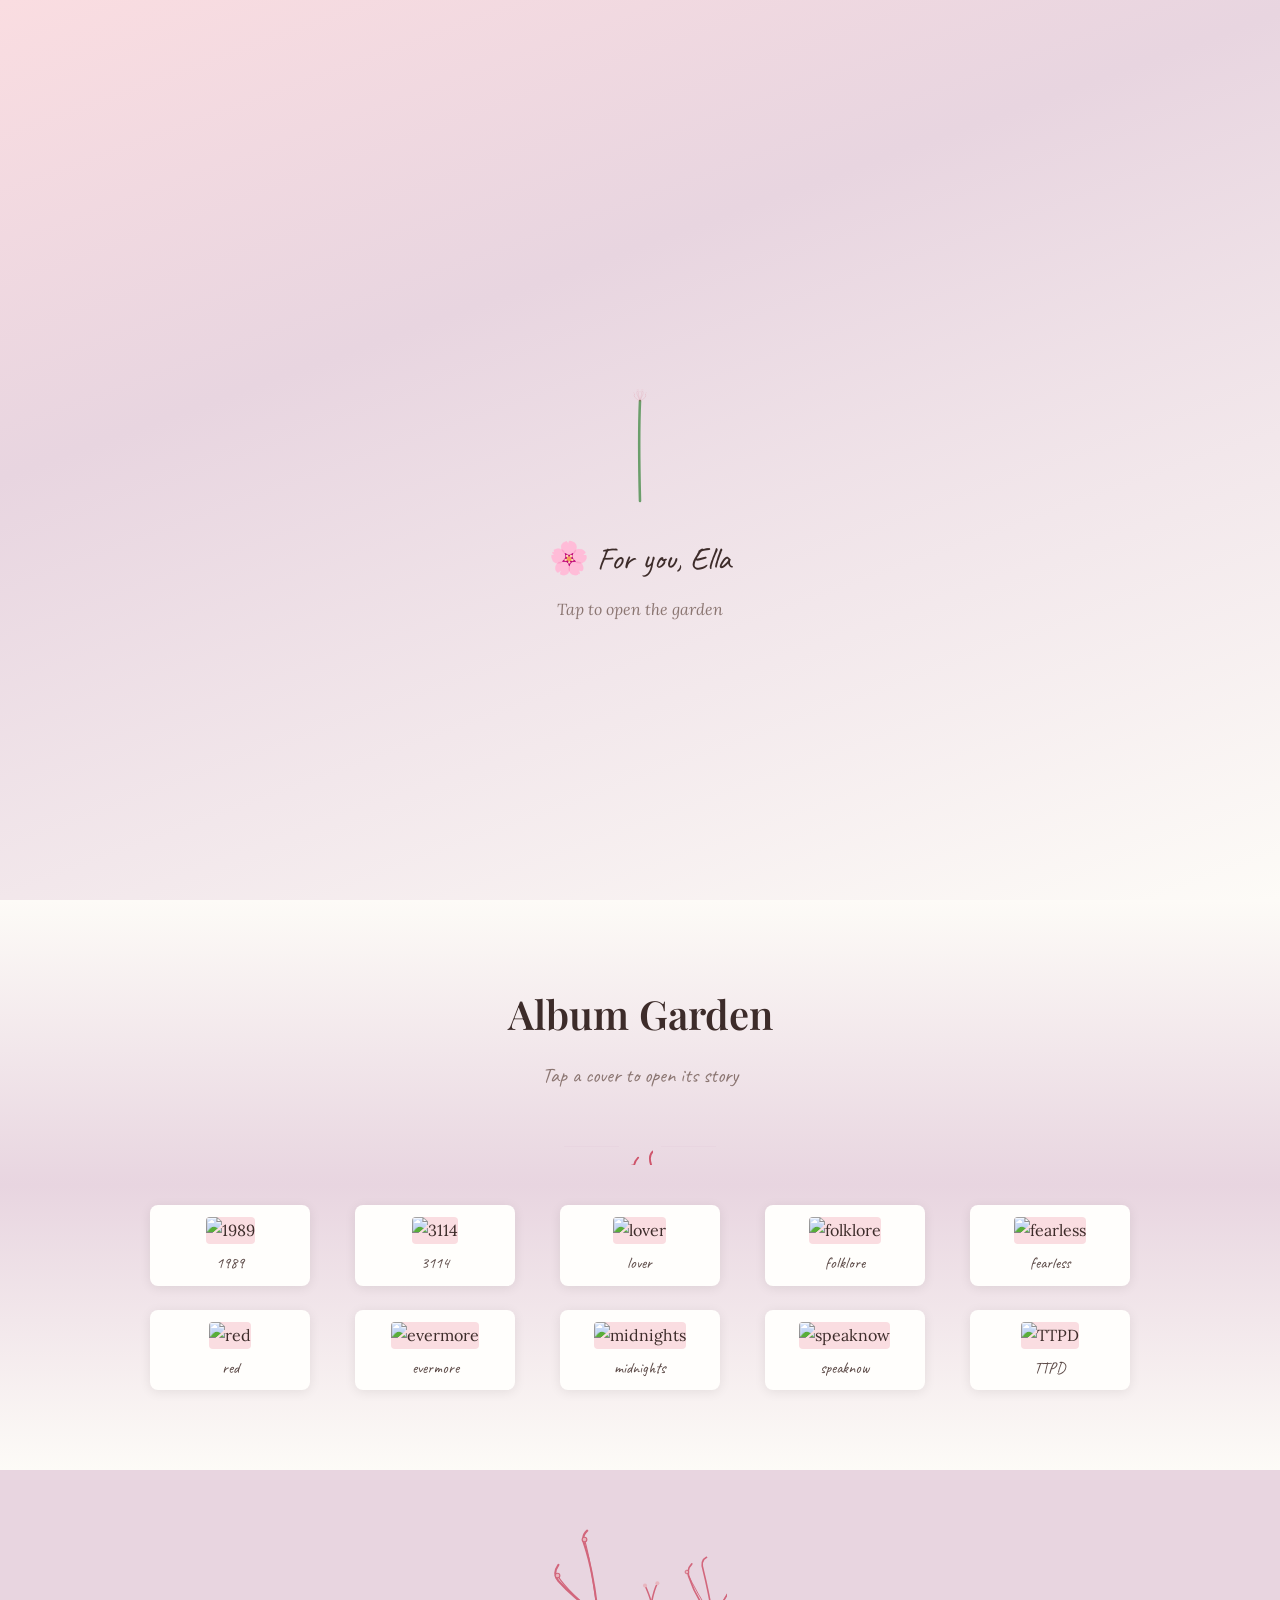
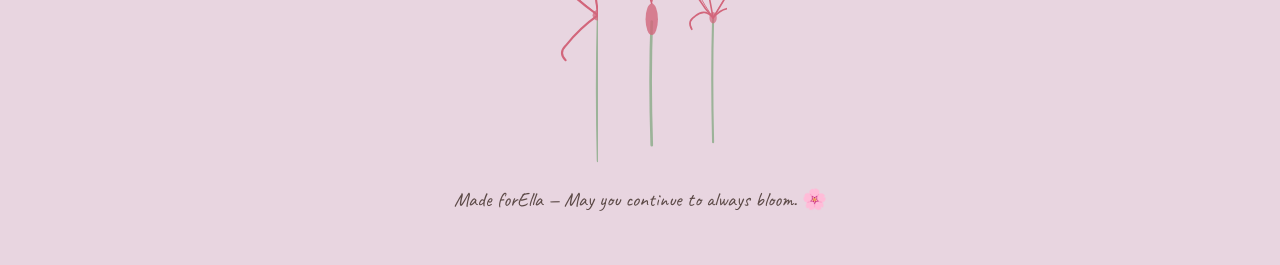
==== commit 2c024c7c: "deployment checkpoint will upload the assets next" ====
--- a/index.html
+++ b/index.html
@@ -12,6 +12,7 @@
         href="https://fonts.googleapis.com/css2?family=Caveat:wght@400;600;700&family=Lora:ital,wght@0,400;0,500;0,600;1,400;1,500&family=Playfair+Display:ital,wght@0,400;0,500;0,600;0,700;1,400;1,500;1,600&display=swap"
         rel="stylesheet"
     />
+    <link rel="icon" href="data:image/svg+xml,<svg xmlns=%22http://www.w3.org/2000/svg%22 viewBox=%220 0 100 100%22><text y=%22.9em%22 font-size=%2290%22>🌸</text></svg>">
 
     <link rel="stylesheet" href="styles.css" />
 </head>
@@ -109,7 +110,7 @@
                     </g>
                 </svg>
             </div>
-            <p class="gate-overlay__text" id="gateText">🌸 For you, Alice</p>
+            <p class="gate-overlay__text" id="gateText">🌸 For you, Ella</p>
             <p class="gate-overlay__hint">Tap to open the garden</p>
         </div>
     </div>
@@ -178,13 +179,13 @@
         </div>
 
         <div class="hero__content">
-            <p class="hero__subtitle">🌸 Made with love, for</p>
-            <h1 class="hero__title" id="friendName">Alice</h1>
+            <p class="hero__subtitle">🌸</p>
+            <h1 class="hero__title" id="friendName">Ella</h1>
             <p class="hero__message">
                 The rest of the page is <em>her</em> world.<br />
                 A garden of petals, pages, and songs that feel like home.
             </p>
-            <p class="hero__birthday" id="heroBirthday">Happy Birthday, Alice! May your garden always bloom. 🌸</p>
+            <p class="hero__birthday" id="heroBirthday">Happy Birthday, Ella! May your garden always bloom. 🌸</p>
         </div>
         <div class="hero__scroll-hint" onclick="document.getElementById('album-garden').scrollIntoView({behavior:'smooth'})" title="Scroll down">
             <svg viewBox="0 0 24 24"><polyline points="6 9 12 15 18 9"/></svg>
@@ -227,9 +228,13 @@
 
         <div class="modal-content">
             <div class="modal-page modal-page--left">
-                <img id="modalAlbumCover" src="" alt="Album cover" class="modal-album-img">
+                <div class="modal-album-cover">
+                    <div class="modal-petal-container" id="modalPetalContainer" aria-hidden="true"></div>
+                    <img id="modalAlbumCover" src="" alt="Album cover" class="modal-album-img">
+                </div>
             </div>
             <div class="modal-page modal-page--right">
+                <div class="now-playing" id="nowPlaying"></div>
                 <div class="modal-lyrics" id="modalLyrics"></div>
             </div>
         </div>
@@ -268,7 +273,7 @@
             <svg viewBox="0 0 40 200" class="swaying-lily"><use href="#spider-lily-bud"/></svg>
             <svg viewBox="0 0 55 260" class="swaying-lily"><use href="#spider-lily-side"/></svg>
         </div>
-        <p>Made with love, for <span id="footerFriendName">Alice</span> — May our garden always bloom. 🌸</p>
+        <p>Made for<span id="footerFriendName"> Ella</span> — May you continue to always bloom. 🌸</p>
     </footer>
 
     <script src="script.js" defer></script>
--- a/styles.css
+++ b/styles.css
@@ -68,25 +68,66 @@
     overflow:hidden; padding:2rem; z-index:1;
 }
 .hero__petal-container { position:absolute; inset:0; pointer-events:none; z-index:2; }
-.falling-petal {
-    position:absolute; top:-60px; animation: petalFall linear infinite; opacity:0.7; will-change:transform;
-}
-.falling-petal svg { width:26px; height:auto; }
+
+/* ===== CSS PETAL (hero & modal) ===== */
+.falling-petal,
+.modal-falling-petal {
+    position: absolute;
+    top: -30px;
+    opacity: 0.85;
+    will-change: transform;
+    width: 12px;
+    height: 28px;
+    background: var(--crimson);
+    border-radius: 50% 50% 50% 50% / 60% 60% 40% 40%;
+    box-shadow: inset 0 -4px 6px rgba(0,0,0,0.2);
+}
+.falling-petal::after,
+.modal-falling-petal::after {
+    content: '';
+    position: absolute;
+    bottom: 100%;
+    left: 50%;
+    transform: translateX(-50%);
+    width: 1.2px;
+    height: 10px;
+    background: var(--crimson-dark);
+    border-radius: 1px;
+}
+.falling-petal:nth-child(odd) { background: #D32F2F; }
+.falling-petal:nth-child(3n) { background: #B71C1C; }
+.modal-falling-petal {
+    width: 10px;
+    height: 22px;
+    top: -20px;
+    animation: modalPetalFall linear infinite;
+}
+.modal-falling-petal:nth-child(even) { background: #E8A0A8; }
+.modal-falling-petal:nth-child(3n) { background: #C41E3A; }
+
 @keyframes petalFall {
-    0% { transform:translateY(-60px) rotate(0deg) translateX(0px); opacity:0.85; }
-    25% { transform:translateY(22vh) rotate(90deg) translateX(35px); opacity:0.75; }
-    50% { transform:translateY(48vh) rotate(200deg) translateX(-25px); opacity:0.6; }
-    75% { transform:translateY(72vh) rotate(310deg) translateX(30px); opacity:0.4; }
-    100% { transform:translateY(105vh) rotate(400deg) translateX(-15px); opacity:0; }
+    0%   { transform: translateY(-60px) rotate(0deg) translateX(0px); opacity:0.85; }
+    25%  { transform: translateY(22vh) rotate(90deg) translateX(35px); opacity:0.75; }
+    50%  { transform: translateY(48vh) rotate(200deg) translateX(-25px); opacity:0.6; }
+    75%  { transform: translateY(72vh) rotate(310deg) translateX(30px); opacity:0.4; }
+    100% { transform: translateY(105vh) rotate(400deg) translateX(-15px); opacity:0; }
 }
 @keyframes petalFallAlt {
-    0% { transform:translateY(-60px) rotate(0deg) translateX(0px); opacity:0.8; }
-    20% { transform:translateY(18vh) rotate(-80deg) translateX(-40px); opacity:0.8; }
-    40% { transform:translateY(40vh) rotate(-170deg) translateX(30px); opacity:0.65; }
-    60% { transform:translateY(60vh) rotate(-260deg) translateX(-35px); opacity:0.5; }
-    80% { transform:translateY(82vh) rotate(-340deg) translateX(20px); opacity:0.25; }
-    100% { transform:translateY(105vh) rotate(-420deg) translateX(-10px); opacity:0; }
-}
+    0%   { transform: translateY(-60px) rotate(0deg) translateX(0px); opacity:0.8; }
+    20%  { transform: translateY(18vh) rotate(-80deg) translateX(-40px); opacity:0.8; }
+    40%  { transform: translateY(40vh) rotate(-170deg) translateX(30px); opacity:0.65; }
+    60%  { transform: translateY(60vh) rotate(-260deg) translateX(-35px); opacity:0.5; }
+    80%  { transform: translateY(82vh) rotate(-340deg) translateX(20px); opacity:0.25; }
+    100% { transform: translateY(105vh) rotate(-420deg) translateX(-10px); opacity:0; }
+}
+@keyframes modalPetalFall {
+    0%   { transform: translateY(0px) rotate(0deg) translateX(0px); opacity:0.9; }
+    25%  { transform: translateY(70px) rotate(75deg) translateX(15px); opacity:0.75; }
+    50%  { transform: translateY(140px) rotate(160deg) translateX(-10px); opacity:0.6; }
+    75%  { transform: translateY(210px) rotate(250deg) translateX(15px); opacity:0.3; }
+    100% { transform: translateY(310px) rotate(360deg) translateX(-5px); opacity:0; }
+}
+
 .hero__lily { position:absolute; z-index:3; pointer-events:none; opacity:0.55; }
 .hero__lily--left { bottom:8%; left:6%; width:90px; height:200px; }
 .hero__lily--right { bottom:10%; right:5%; width:80px; height:180px; }
@@ -164,7 +205,7 @@
     color: var(--text-medium);
 }
 
-/* ---------- Modal Overlay (blurred) ---------- */
+/* ---------- Modal Overlay ---------- */
 .modal-overlay {
     position: fixed; inset:0; background: rgba(0,0,0,0.35);
     backdrop-filter: blur(8px);
@@ -174,7 +215,7 @@
 }
 .modal-overlay.active { opacity:1; pointer-events:auto; }
 
-/* ---------- Modal Book (opening animation) ---------- */
+/* ---------- Modal Book ---------- */
 .modal-book {
     position: fixed; top:50%; left:50%;
     transform: translate(-50%, -50%) scale(0.15);
@@ -187,13 +228,29 @@
     pointer-events: none;
     overflow: hidden;
     display: flex; flex-direction: column;
-    animation: none;
-}
+}
+
+/* ---------- Active state – book open animation ---------- */
 .modal-book.active {
-    animation: bookOpen 0.9s cubic-bezier(0.25, 0.8, 0.25, 1.2) forwards;
     opacity: 1;
     pointer-events: auto;
-    border-radius: 12px;
+    animation: bookOpen 0.9s cubic-bezier(0.25, 0.8, 0.25, 1.2) forwards;
+}
+
+/* ---------- Playing effects layered on top ---------- */
+.modal-book.active.playing {
+    animation:
+        bookOpen 0.9s cubic-bezier(0.25, 0.8, 0.25, 1.2) forwards,
+        gradientShift 12s ease infinite,
+        softGlow 3s ease-in-out infinite;
+}
+
+/* Intensified glow after 8s */
+.modal-book.intense {
+    box-shadow: 0 0 50px rgba(196,30,58,0.4), 0 0 70px rgba(230,194,122,0.5);
+}
+.modal-book.super-intense {
+    box-shadow: 0 0 80px rgba(196,30,58,0.6), 0 0 100px rgba(230,194,122,0.7);
 }
 
 @keyframes bookOpen {
@@ -219,7 +276,19 @@
     }
 }
 
-/* Inner content delayed appearance */
+@keyframes gradientShift {
+    0%   { background-position: 0% 0%; }
+    25%  { background-position: 100% 0%; }
+    50%  { background-position: 100% 100%; }
+    75%  { background-position: 0% 100%; }
+    100% { background-position: 0% 0%; }
+}
+@keyframes softGlow {
+    0%, 100% { box-shadow: 0 20px 60px rgba(196,30,58,0.15), 0 0 30px rgba(230,194,122,0.2); }
+    50%      { box-shadow: 0 20px 60px rgba(196,30,58,0.3), 0 0 45px rgba(230,194,122,0.4); }
+}
+
+/* Inner content fades in */
 .modal-book .modal-content,
 .modal-book .modal-player,
 .modal-book .modal-vines {
@@ -240,14 +309,25 @@
 .modal-book.active .modal-close { opacity: 1; }
 .modal-close:hover { color: var(--crimson); }
 
-/* Vines & lily */
+/* ---------- Vines & lilies (reworked) ---------- */
 .modal-vines { position: absolute; inset:0; pointer-events: none; }
-.modal-vines-svg { width:100%; height:100%; opacity: 0.5; }
+.modal-vines-svg { width:100%; height:100%; opacity: 0.6; }
+/* Left lily added */
 .modal-lily {
-    position: absolute; top:-30px; right:-20px; width:80px; height:auto; z-index:3;
+    position: absolute; top:-25px; right:-15px; width:70px; height:auto; z-index:3;
     filter: drop-shadow(0 2px 4px rgba(0,0,0,0.2));
 }
-
+.modal-lily--left {
+    left: -15px; right: auto; top: -25px;
+    transform: scaleX(-1); /* mirror */
+}
+/* Sway for both */
+.modal-lily.swaying-lily,
+.modal-lily--left.swaying-lily {
+    animation: gentleSway 4s ease-in-out infinite;
+}
+
+/* ---------- Modal Content Layout ---------- */
 .modal-content {
     display: flex; flex: 1; padding: 2rem 2rem 1rem;
     position: relative; z-index:1;
@@ -259,16 +339,111 @@
 }
 .modal-page { flex:1; padding: 1rem; }
 .modal-page--left { display: flex; align-items: center; justify-content: center; }
-.modal-album-img { max-width:100%; max-height:260px; border-radius: 8px; box-shadow: 0 4px 12px rgba(0,0,0,0.2); }
-.modal-page--right { overflow-y: auto; max-height: 300px; }
-.modal-lyrics { font-family: 'Caveat', cursive; font-size: 1.4rem; color: var(--text-dark); line-height: 1.8; }
-.modal-lyrics .lyric-line {
-    opacity: 0.4; transition: opacity 0.2s;
-    margin-bottom: 6px;
-}
-.modal-lyrics .lyric-line.active { opacity:1; color: var(--crimson-dark); font-weight: 600; }
-
-/* Player area */
+
+/* ---------- Album Cover (with slow zoom when playing) ---------- */
+.modal-album-cover {
+    position: relative;
+    display: inline-block;
+    border-radius: 8px;
+    overflow: hidden;
+    box-shadow: 0 4px 12px rgba(0,0,0,0.2);
+    animation: albumFloat 6s ease-in-out infinite;
+}
+.modal-album-cover .modal-album-img {
+    display: block;
+    max-width: 100%;
+    max-height: 260px;
+    border-radius: 8px;
+    animation: albumBreathe 4s ease-in-out infinite;
+    position: relative;
+    z-index: 1;
+}
+/* When music is playing, slow zoom-in */
+.modal-book.playing .modal-album-cover .modal-album-img {
+    animation: albumBreathe 4s ease-in-out infinite, albumZoom 20s ease-in-out infinite;
+}
+@keyframes albumZoom {
+    0%, 100% { transform: scale(1); }
+    50%      { transform: scale(1.06); }
+}
+.modal-album-cover::after {
+    content: '';
+    position: absolute;
+    top: -50%;
+    left: -50%;
+    width: 200%;
+    height: 200%;
+    background: linear-gradient(
+        115deg,
+        transparent 40%,
+        rgba(255, 255, 255, 0.2) 45%,
+        rgba(255, 255, 255, 0.35) 50%,
+        rgba(255, 255, 255, 0.2) 55%,
+        transparent 60%
+    );
+    animation: shimmerSweep 3s linear infinite;
+    pointer-events: none;
+}
+@keyframes albumFloat {
+    0%, 100% { transform: translateY(0) rotate(0deg); }
+    25%      { transform: translateY(-3px) rotate(0.2deg); }
+    75%      { transform: translateY(3px) rotate(-0.2deg); }
+}
+@keyframes albumBreathe {
+    0%, 100% { transform: scale(1); }
+    50%      { transform: scale(1.03); }
+}
+@keyframes shimmerSweep {
+    0%   { transform: translateX(-100%) translateY(-100%); }
+    100% { transform: translateX(100%) translateY(100%); }
+}
+
+/* ---------- Now Playing Banner ---------- */
+.now-playing {
+    font-family: 'Caveat', cursive;
+    font-size: 1.2rem;
+    color: var(--crimson);
+    text-align: center;
+    margin-bottom: 1rem;
+    opacity: 0;
+    transform: translateY(-6px);
+    transition: opacity 0.5s ease, transform 0.5s ease;
+    letter-spacing: 0.3px;
+}
+.now-playing.active { opacity: 1; transform: translateY(0); }
+
+.modal-page--right {
+    display: flex;
+    flex-direction: column;
+    align-items: center;
+    justify-content: center;
+    max-height: 300px;
+    overflow: hidden;
+}
+
+/* ---------- Lyric Reel (with soft pulsing shadow) ---------- */
+#lyricReel {
+    position: relative;
+    width: 100%;
+    min-height: 2.8em;
+    line-height: 1.8;
+    text-align: center;
+    font-family: 'Caveat', cursive;
+    font-size: 1.6rem;
+    color: var(--text-dark);
+    white-space: normal;
+    word-break: break-word;
+    transition: text-shadow 0.5s;
+}
+.modal-book.playing #lyricReel {
+    animation: lyricGlow 2s ease-in-out infinite;
+}
+@keyframes lyricGlow {
+    0%, 100% { text-shadow: 0 0 5px rgba(196,30,58,0.2); }
+    50%      { text-shadow: 0 0 12px rgba(196,30,58,0.5); }
+}
+
+/* ---------- Player area ---------- */
 .modal-player {
     display: flex; align-items: center; justify-content: center;
     gap: 1.2rem; padding: 0.8rem 2rem 1.2rem;
@@ -279,6 +454,15 @@
 .modal-vinyl { width: 55px; height: 55px; cursor: pointer; }
 .modal-vinyl.playing .vinyl-record-svg { animation: spinRecord 2s linear infinite; }
 @keyframes spinRecord { from{transform:rotate(0deg)} to{transform:rotate(360deg)} }
+
+/* ---------- Modal Petal Container ---------- */
+.modal-petal-container {
+    position: absolute;
+    inset: 0;
+    pointer-events: none;
+    z-index: 5;
+    overflow: hidden;
+}
 
 .waveform-pill {
     display: flex; align-items: center; gap: 4px; height: 30px;
@@ -317,7 +501,7 @@
     100% { transform: translate(5px, -35px) scale(1); opacity: 0.4; }
 }
 
-/* ---------- Swaying lilies ---------- */
+/* ---------- Swaying lilies (generic) ---------- */
 .swaying-lily {
     animation: gentleSway 4s ease-in-out infinite;
     transform-origin: bottom center;
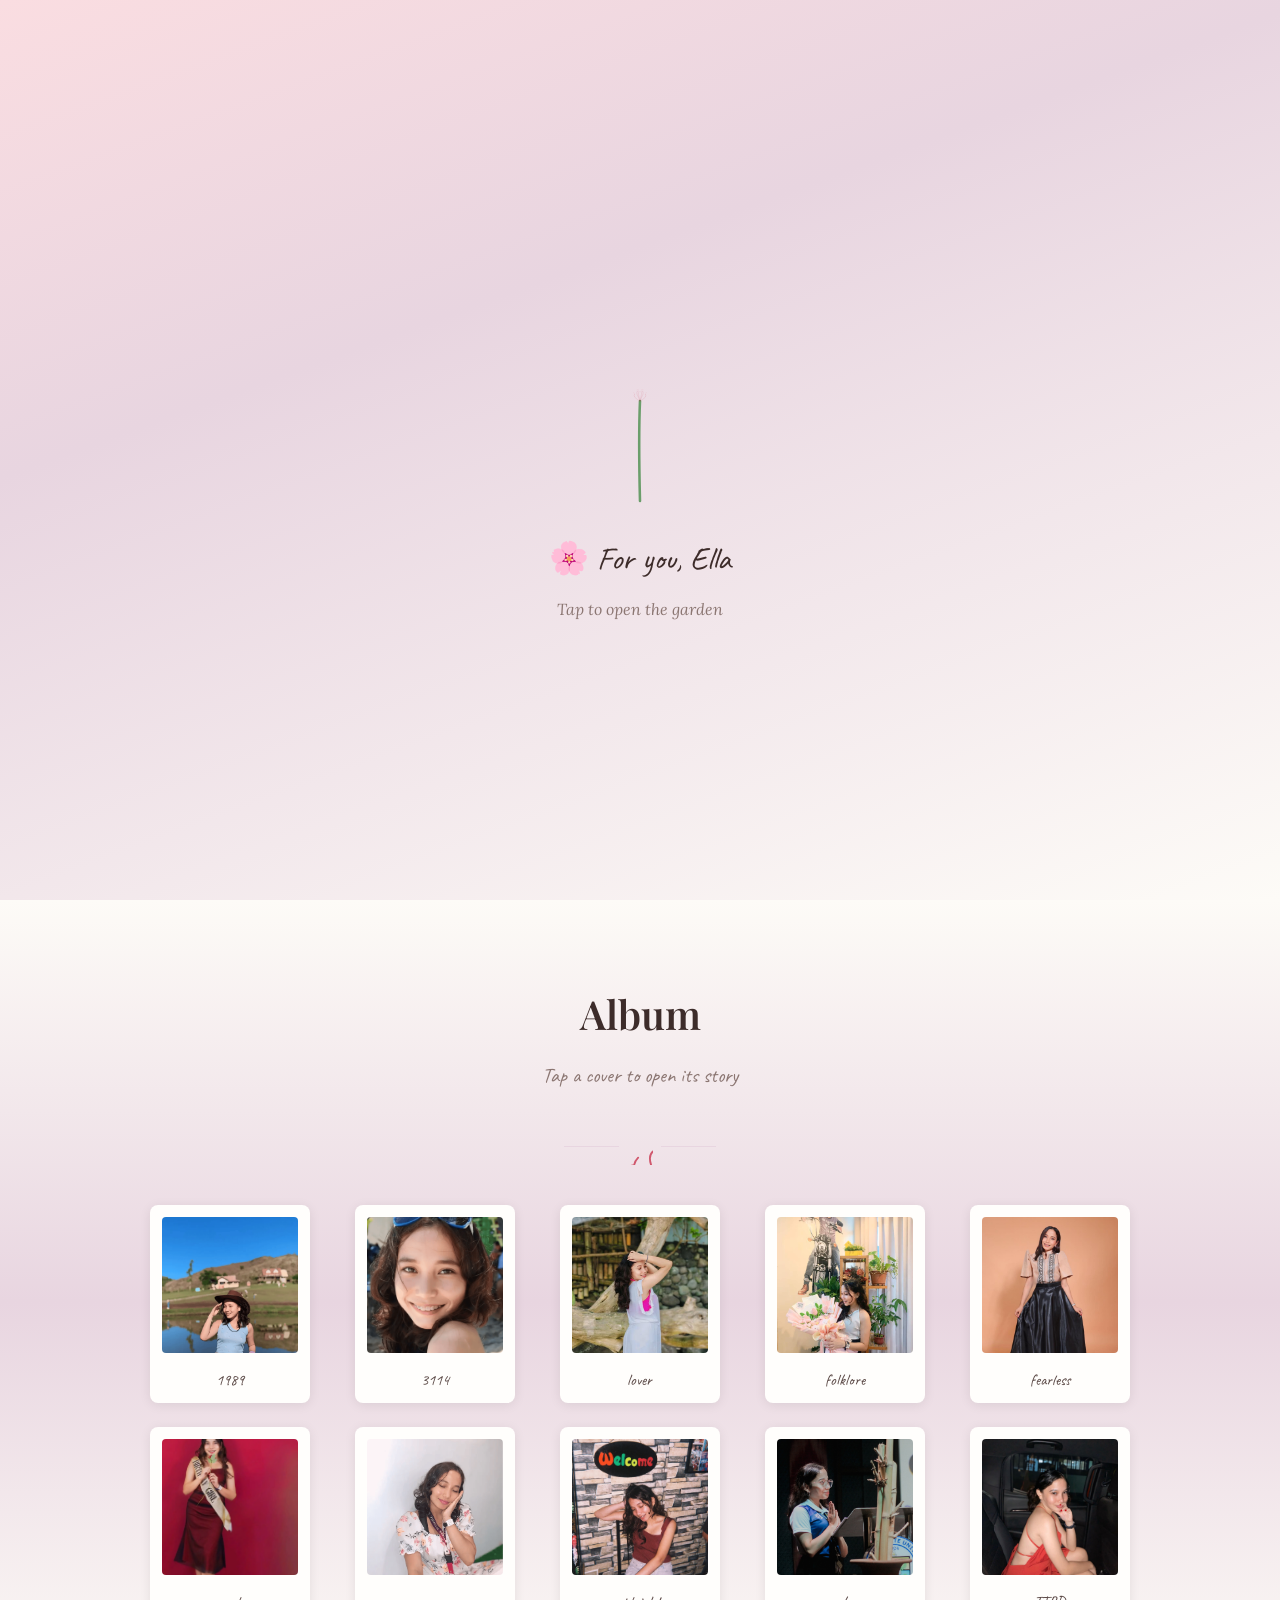
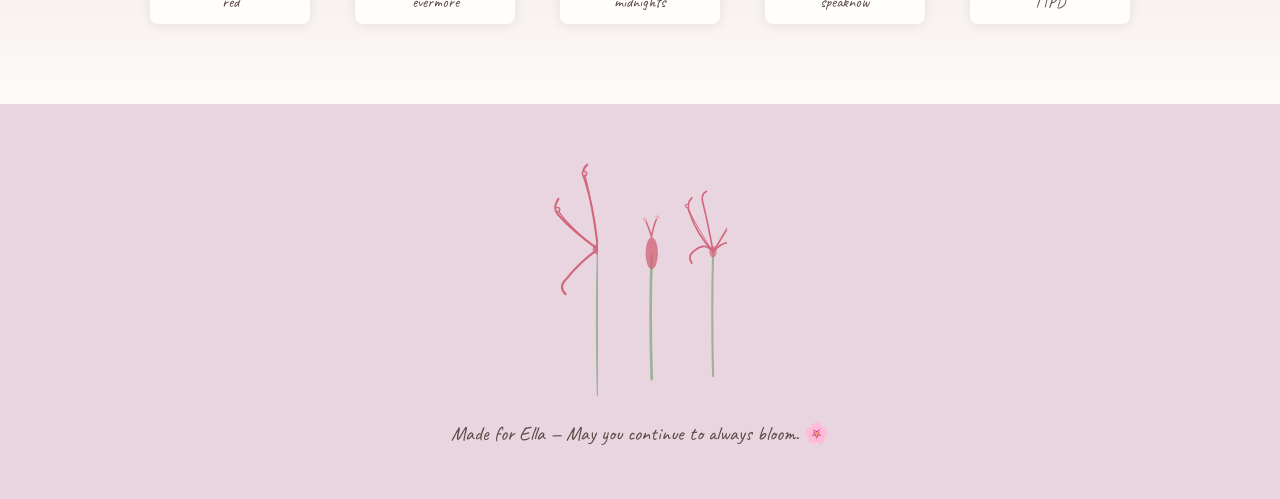
==== commit 81f01a4e: "Happy Birthday" ====
--- a/index.html
+++ b/index.html
@@ -3,7 +3,7 @@
 <head>
     <meta charset="UTF-8" />
     <meta name="viewport" content="width=device-width, initial-scale=1.0" />
-    <title>Dear Reader's Garden</title>
+    <title>ELLA</title>
 
     <!-- Google Fonts -->
     <link rel="preconnect" href="https://fonts.googleapis.com" />
@@ -182,10 +182,10 @@
             <p class="hero__subtitle">🌸</p>
             <h1 class="hero__title" id="friendName">Ella</h1>
             <p class="hero__message">
-                The rest of the page is <em>her</em> world.<br />
-                A garden of petals, pages, and songs that feel like home.
+                Happiest Birthday to the <em>tiniest</em> kid with the <em>biggest</em> personality<br />
+                I hope you are a SWIFTIE cause this is useless if not.
             </p>
-            <p class="hero__birthday" id="heroBirthday">Happy Birthday, Ella! May your garden always bloom. 🌸</p>
+            <p class="hero__birthday" id="heroBirthday"></p>
         </div>
         <div class="hero__scroll-hint" onclick="document.getElementById('album-garden').scrollIntoView({behavior:'smooth'})" title="Scroll down">
             <svg viewBox="0 0 24 24"><polyline points="6 9 12 15 18 9"/></svg>
@@ -195,7 +195,7 @@
     <!-- ==================== ALBUM GARDEN ==================== -->
     <section class="section album-garden reveal" id="album-garden">
         <div class="section__inner">
-            <h2 class="section__heading">Album Garden</h2>
+            <h2 class="section__heading">Album</h2>
             <p class="section__subheading">Tap a cover to open its story</p>
             <div class="section__divider">
                 <span class="section__divider-line"></span>
@@ -203,7 +203,6 @@
                 <span class="section__divider-line"></span>
             </div>
             <div class="album-cards" id="albumCards">
-                <!-- dynamically filled by JS -->
             </div>
         </div>
     </section>
@@ -273,7 +272,7 @@
             <svg viewBox="0 0 40 200" class="swaying-lily"><use href="#spider-lily-bud"/></svg>
             <svg viewBox="0 0 55 260" class="swaying-lily"><use href="#spider-lily-side"/></svg>
         </div>
-        <p>Made for<span id="footerFriendName"> Ella</span> — May you continue to always bloom. 🌸</p>
+        <p>Made for <span id="footerFriendName"> Ella</span> — May you continue to always bloom. 🌸</p>
     </footer>
 
     <script src="script.js" defer></script>
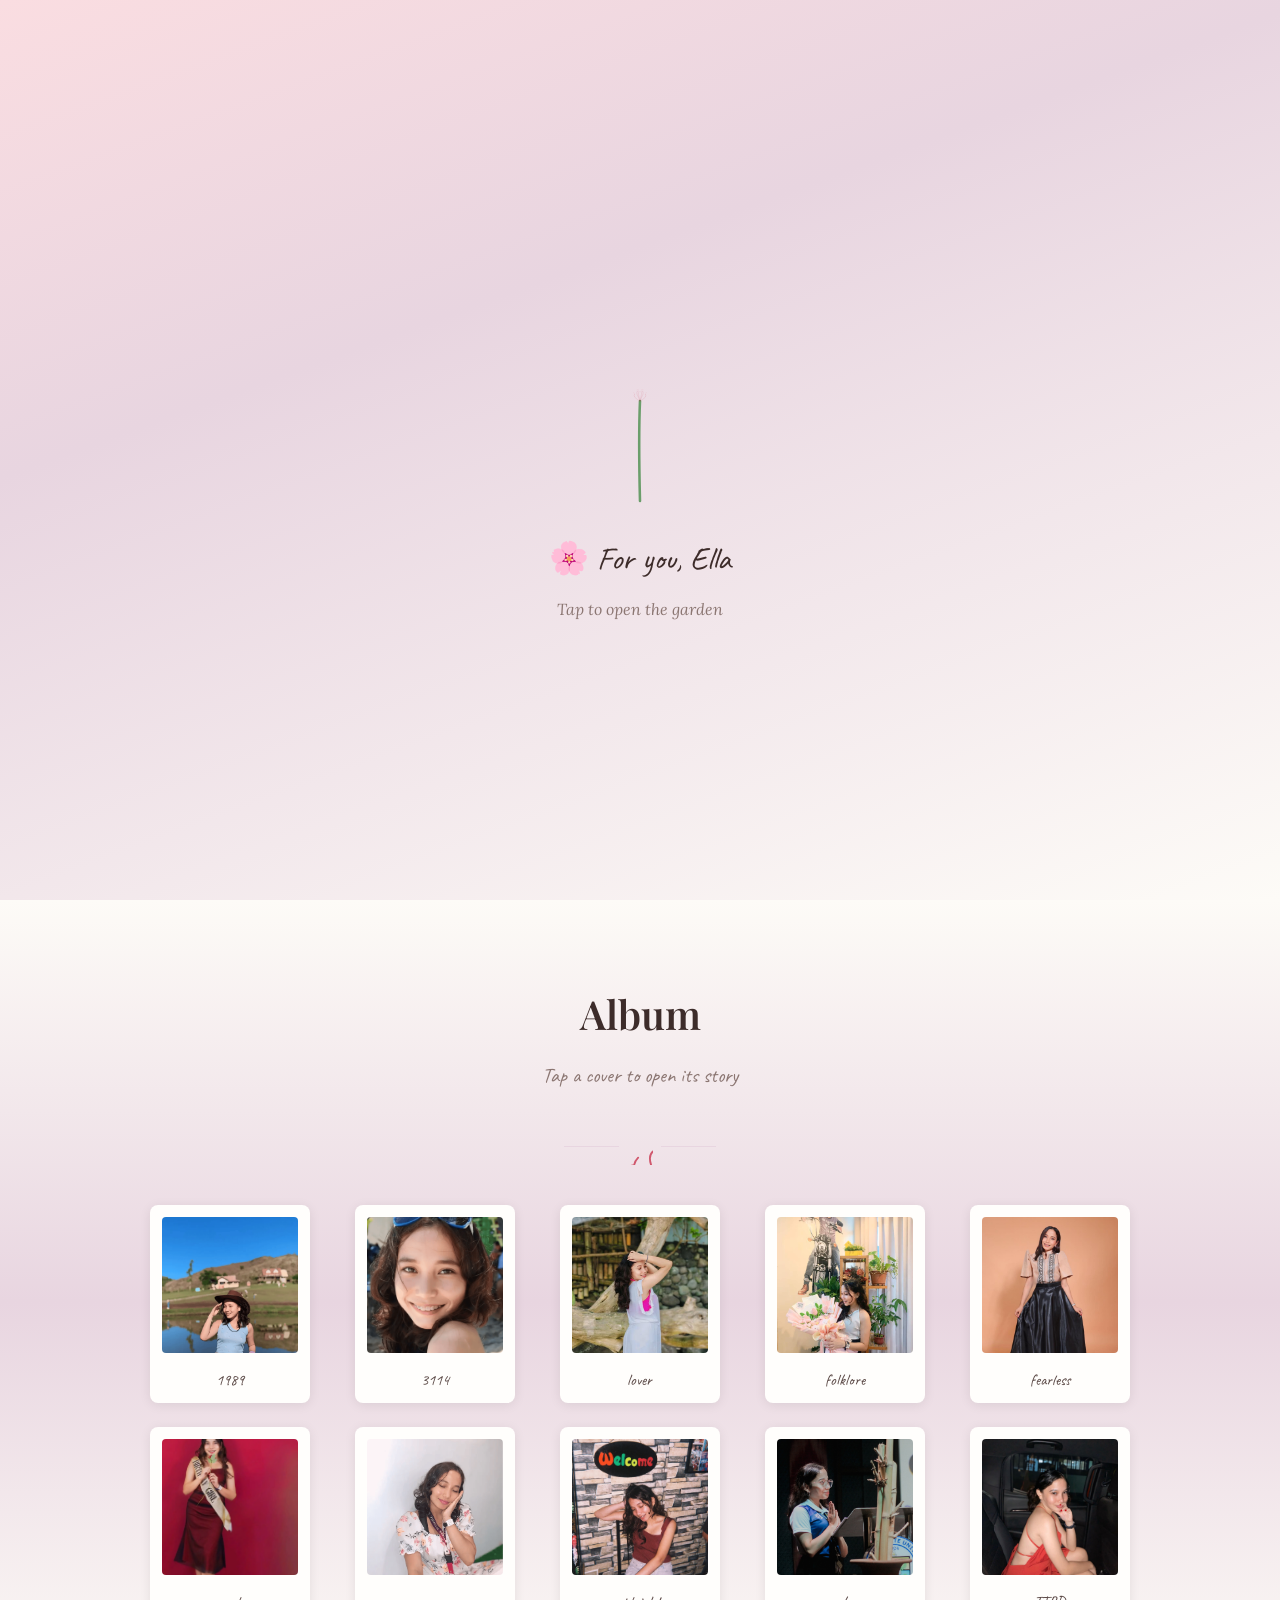
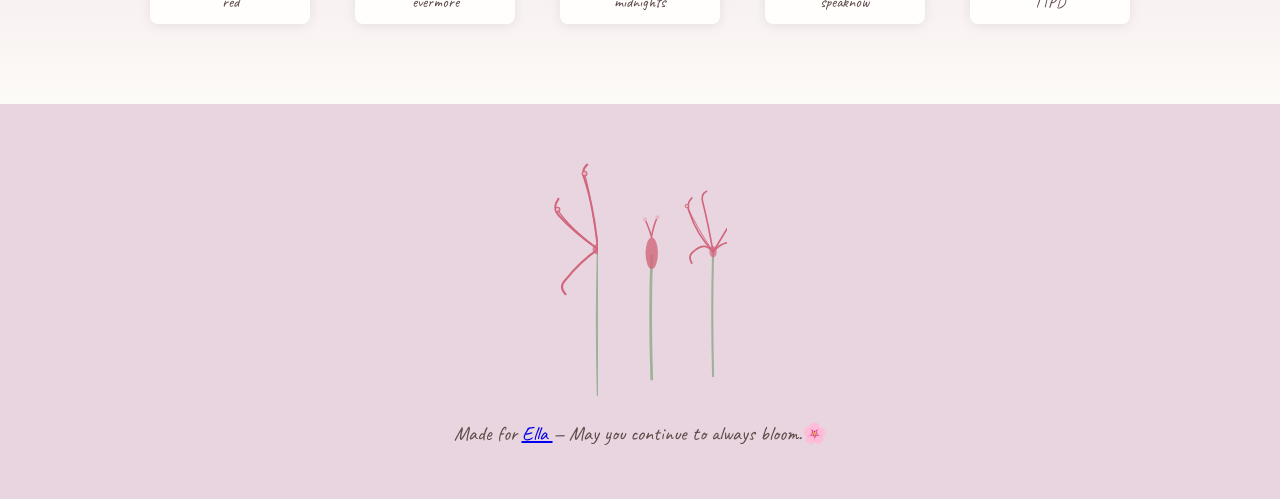
==== commit 4abdb476: "added hyperlink" ====
--- a/index.html
+++ b/index.html
@@ -272,7 +272,7 @@
             <svg viewBox="0 0 40 200" class="swaying-lily"><use href="#spider-lily-bud"/></svg>
             <svg viewBox="0 0 55 260" class="swaying-lily"><use href="#spider-lily-side"/></svg>
         </div>
-        <p>Made for <span id="footerFriendName"> Ella</span> — May you continue to always bloom. 🌸</p>
+        <p>Made for <span id="footerFriendName"> <a href="https://aimisnotavailable.github.io/ProjectR/"> Ella </a> </span> — May you continue to always bloom.🌸</p>
     </footer>
 
     <script src="script.js" defer></script>
